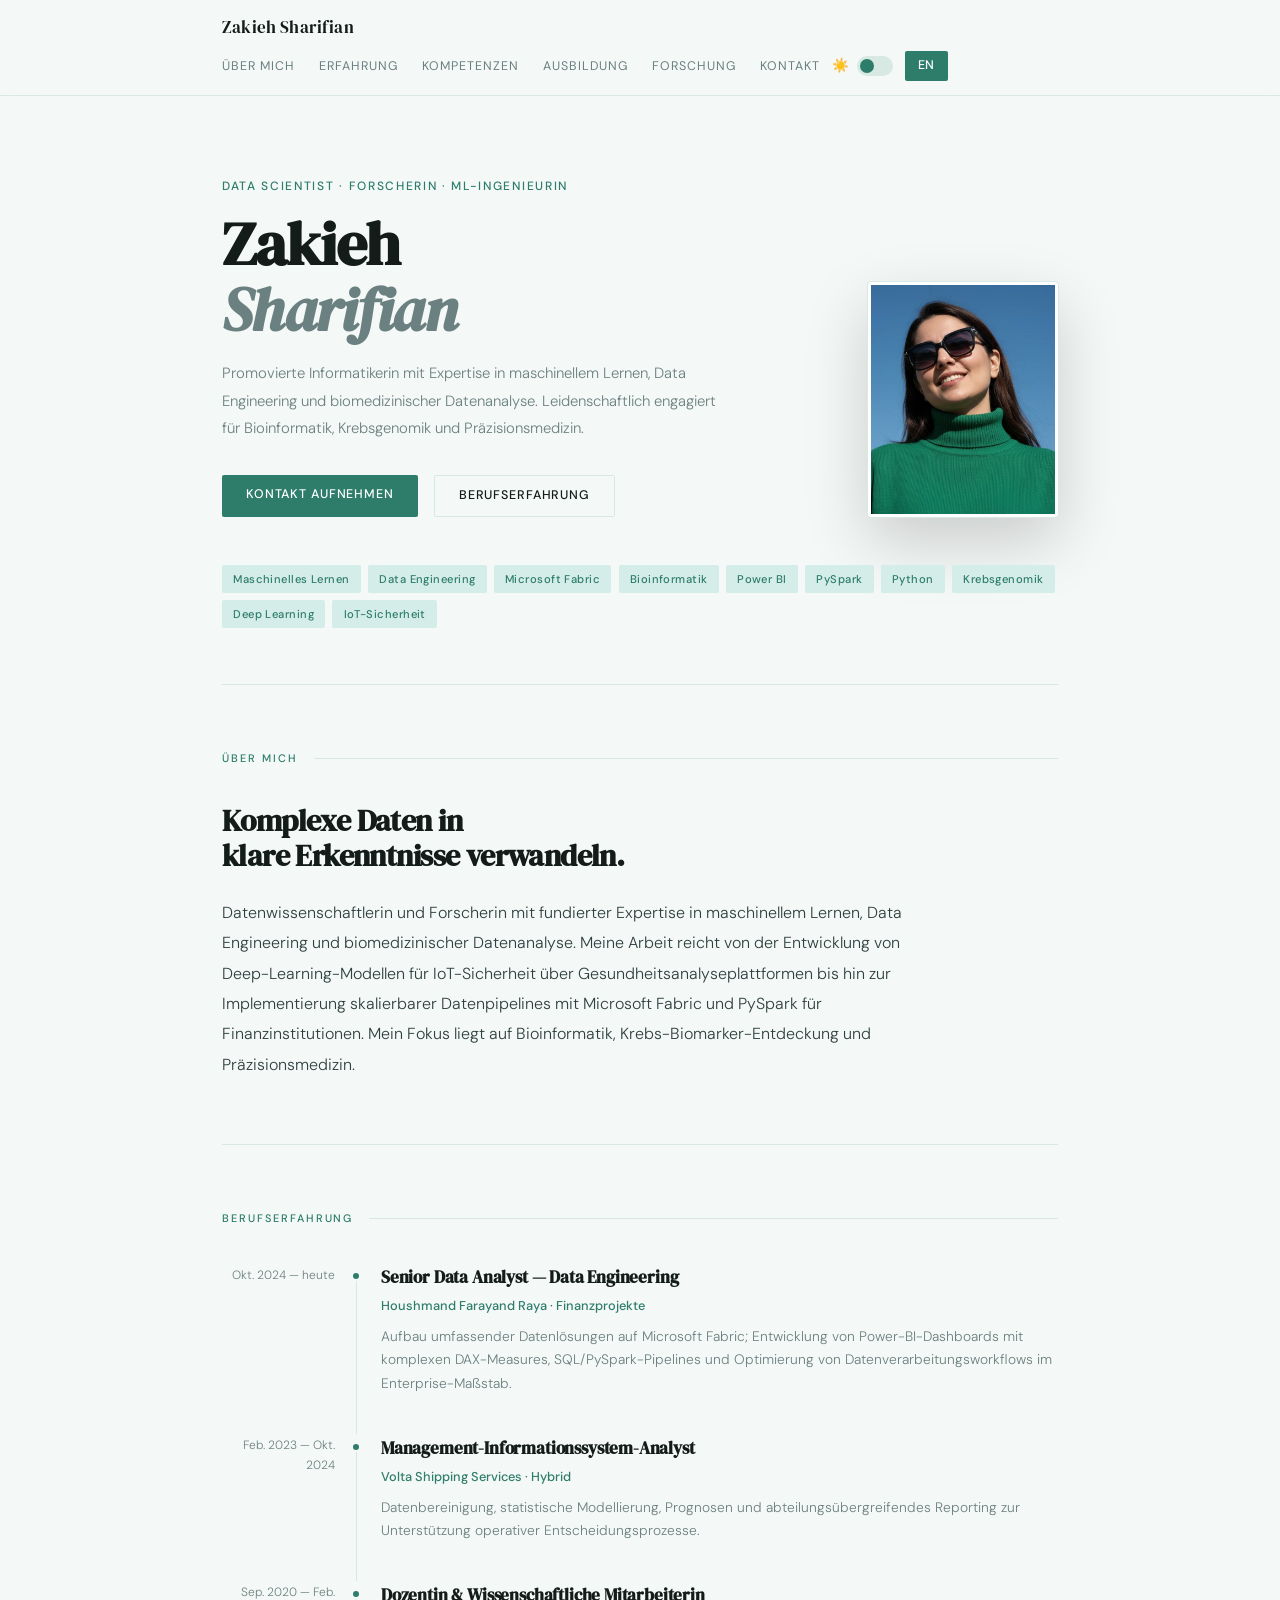
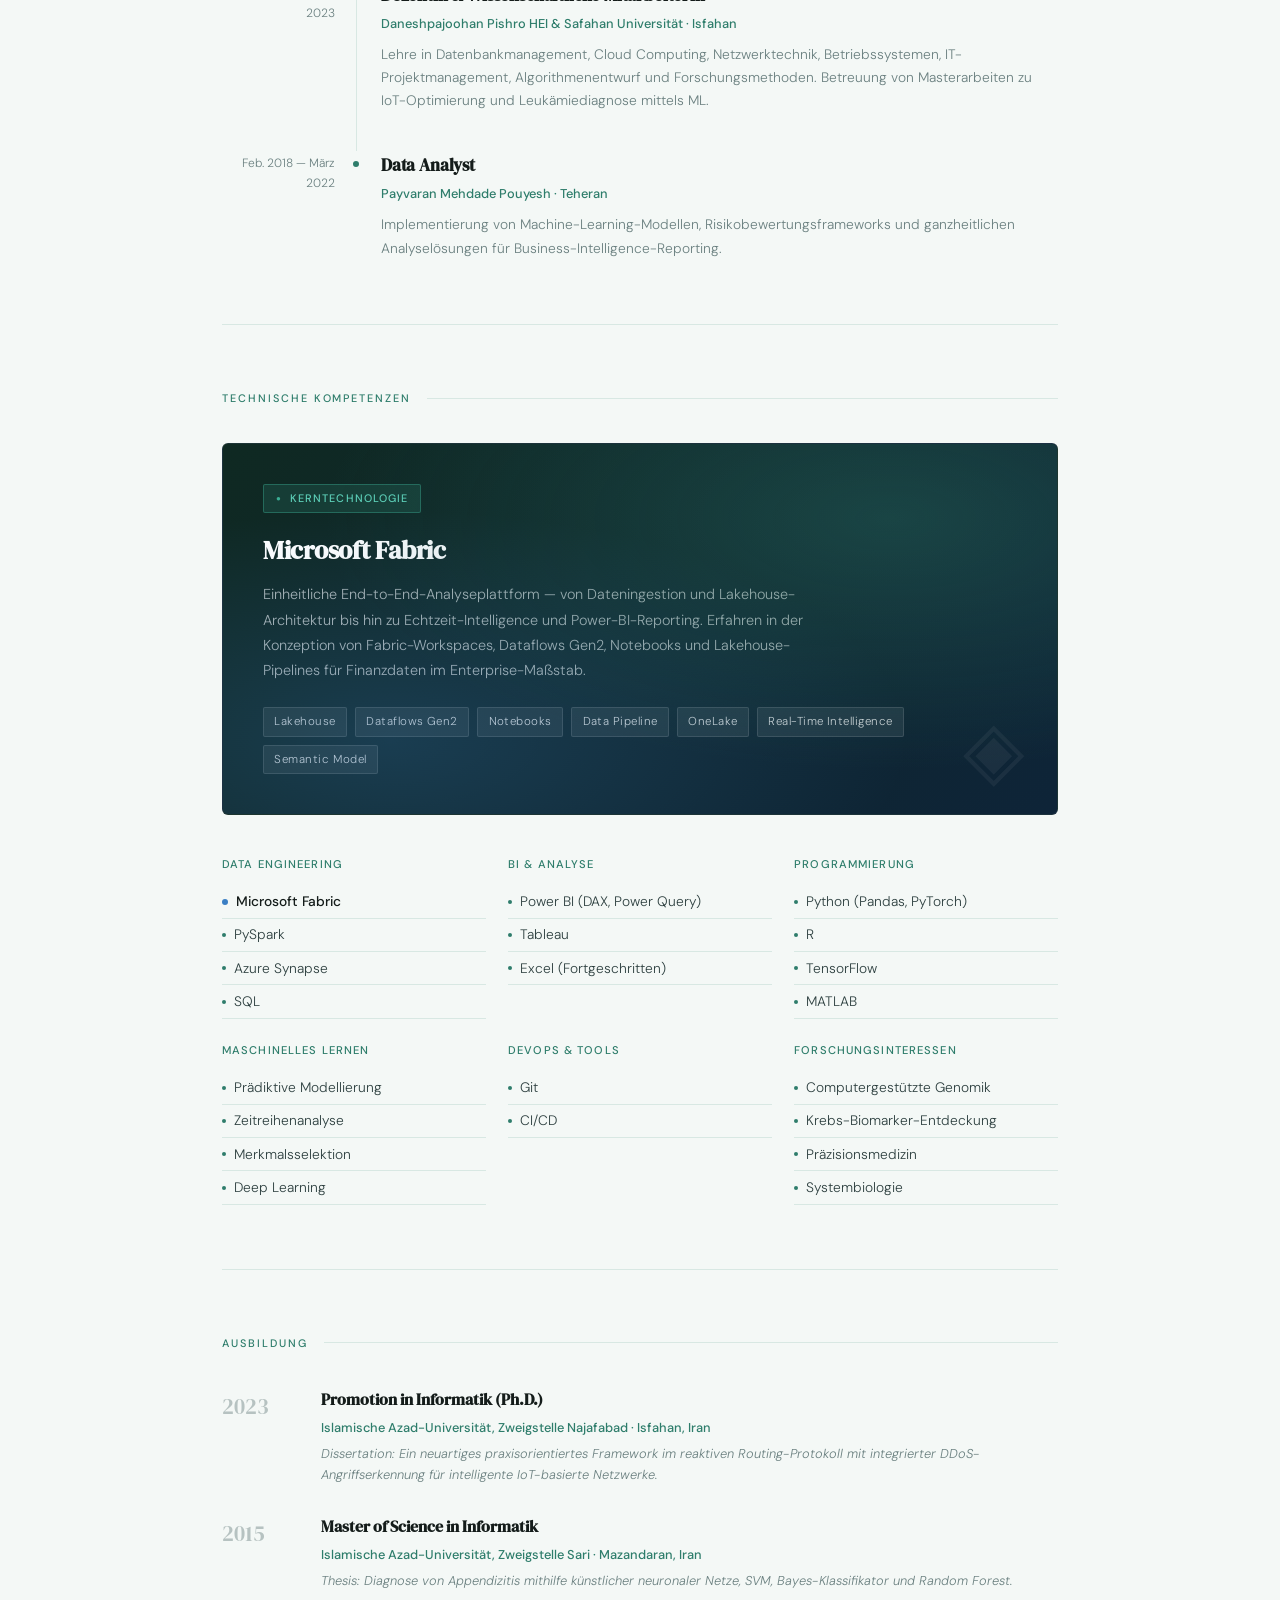
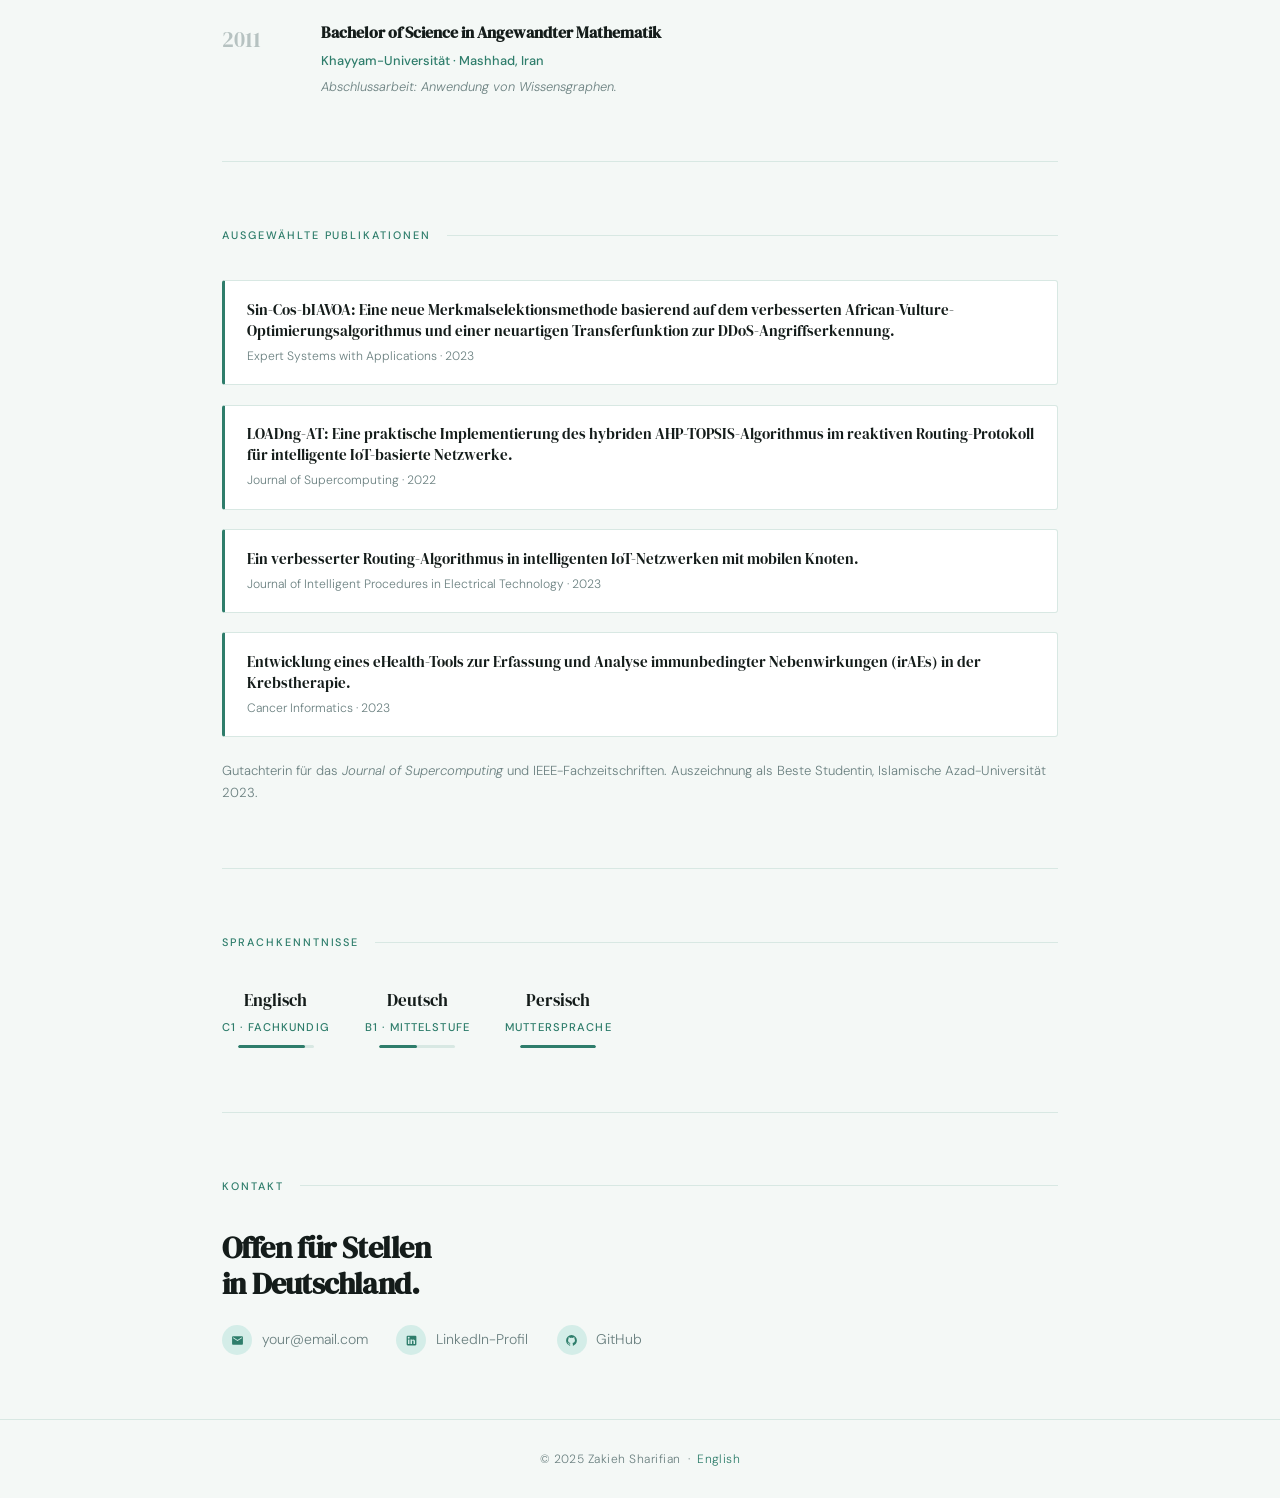
==== de.html @ 58f63179 "Update de.html" ====
<!DOCTYPE html>
<html lang="de" data-theme="light">
<head>
<meta charset="UTF-8">
<meta name="viewport" content="width=device-width, initial-scale=1.0">
<title>Zakieh Sharifian — Data Scientist</title>
<link rel="preconnect" href="https://fonts.googleapis.com">
<link rel="preconnect" href="https://fonts.gstatic.com" crossorigin>
<link href="https://fonts.googleapis.com/css2?family=DM+Serif+Display:ital@0;1&family=DM+Sans:opsz,wght@9..40,300;9..40,400;9..40,500&display=swap" rel="stylesheet">
<style>
:root{
  --green:#2E7D6B;--green-mid:#3A9B85;--green-light:#D4EDE8;
  --blue:#3B7FC4;--blue-light:#DDE9F5;--near-black:#141C1A;
  --bg:#F4F8F6;--bg-alt:#FFFFFF;--ink:#141C1A;--ink-mid:#2E4040;
  --muted:#6B8080;--rule:#D8E8E3;--card:#FFFFFF;
  --accent:var(--green);--accent-rgb:46,125,107;--accent-light:var(--green-light);--accent2:var(--blue);
  --serif:'DM Serif Display',Georgia,serif;--sans:'DM Sans',sans-serif;--transition:.25s ease;
}
[data-theme="dark"]{
  --bg:#0D1514;--bg-alt:#141C1A;--ink:#E8F4F0;--ink-mid:#B0CEC7;
  --muted:#6E9990;--rule:#1E3330;--card:#182220;
  --accent:#3AAD93;--accent-rgb:58,173,147;--accent-light:#0F2922;--accent2:#5BA3D4;
}
*,*::before,*::after{box-sizing:border-box;margin:0;padding:0}
html{scroll-behavior:smooth}
body{background:var(--bg);color:var(--ink);font-family:var(--sans);font-weight:300;font-size:15px;line-height:1.7;-webkit-font-smoothing:antialiased;transition:background var(--transition),color var(--transition)}
.page{max-width:900px;margin:0 auto;padding:0 2rem}
nav{position:sticky;top:0;z-index:100;backdrop-filter:blur(16px);-webkit-backdrop-filter:blur(16px);border-bottom:1px solid var(--rule);padding:.9rem 0;transition:background var(--transition),border-color var(--transition)}
[data-theme="light"] nav{background:rgba(244,248,246,0.88)}
[data-theme="dark"] nav{background:rgba(13,21,20,0.88)}
nav .page{display:flex;align-items:center;justify-content:space-between;flex-wrap:wrap;gap:.5rem}
nav .brand{font-family:var(--serif);font-size:1.05rem;color:var(--ink);text-decoration:none;letter-spacing:.01em;transition:color var(--transition)}
nav .links{display:flex;gap:1.5rem;list-style:none;align-items:center;flex-wrap:wrap}
nav .links a{text-decoration:none;color:var(--muted);font-size:.78rem;font-weight:400;letter-spacing:.08em;text-transform:uppercase;transition:color .2s}
nav .links a:hover{color:var(--accent)}
.nav-right{display:flex;align-items:center;gap:.75rem}
.theme-btn{width:36px;height:20px;background:var(--rule);border:none;border-radius:10px;cursor:pointer;position:relative;transition:background .25s;flex-shrink:0}
.theme-btn::after{content:'';position:absolute;top:3px;left:3px;width:14px;height:14px;border-radius:50%;background:var(--accent);transition:transform .25s,background .25s}
[data-theme="dark"] .theme-btn::after{transform:translateX(16px)}
.theme-btn-wrap{display:flex;align-items:center;gap:.45rem;font-size:.72rem;color:var(--muted);letter-spacing:.06em;text-transform:uppercase}
.theme-icon{font-size:.85rem;line-height:1}
.lang-toggle{background:var(--accent);color:#fff !important;padding:.28rem .8rem;border-radius:2px;font-size:.78rem;letter-spacing:.06em;text-decoration:none;font-weight:500;transition:opacity .2s}
.lang-toggle:hover{opacity:.82}
.hero{padding:5rem 0 3rem;display:grid;grid-template-columns:1fr auto;gap:3rem;align-items:end}
.hero-meta{font-size:.75rem;letter-spacing:.14em;text-transform:uppercase;color:var(--accent);font-weight:500;margin-bottom:.9rem;opacity:0;animation:fadeUp .6s ease forwards}
.hero h1{font-family:var(--serif);font-size:clamp(2.5rem,6vw,3.8rem);line-height:1.08;letter-spacing:-.02em;margin-bottom:1.1rem;opacity:0;animation:fadeUp .6s ease .1s forwards;color:var(--ink)}
.hero h1 em{font-style:italic;color:var(--muted)}
.hero-desc{max-width:500px;color:var(--muted);font-size:.93rem;line-height:1.85;margin-bottom:2rem;opacity:0;animation:fadeUp .6s ease .2s forwards}
.hero-cta{display:flex;gap:1rem;flex-wrap:wrap;opacity:0;animation:fadeUp .6s ease .3s forwards}
.btn{display:inline-block;padding:.6rem 1.5rem;font-family:var(--sans);font-size:.78rem;font-weight:500;letter-spacing:.07em;text-transform:uppercase;text-decoration:none;border-radius:2px;transition:all .2s;cursor:pointer;border:none}
.btn-primary{background:var(--accent);color:#fff}
.btn-primary:hover{filter:brightness(1.1)}
.btn-outline{background:transparent;color:var(--ink);border:1.5px solid var(--rule);transition:border-color .2s,color .2s}
.btn-outline:hover{border-color:var(--accent);color:var(--accent)}
.hero-photo{width:190px;height:235px;object-fit:cover;object-position:center top;border-radius:3px;filter:grayscale(8%);box-shadow:0 24px 64px rgba(0,0,0,.18);opacity:0;animation:fadeIn .8s ease .4s forwards;flex-shrink:0;border:3px solid var(--bg-alt);outline:1px solid var(--rule)}
.tags{display:flex;gap:.45rem;flex-wrap:wrap;margin-bottom:3.5rem;opacity:0;animation:fadeUp .6s ease .35s forwards}
.tag{background:var(--accent-light);color:var(--accent);font-size:.7rem;font-weight:500;padding:.28rem .7rem;border-radius:2px;letter-spacing:.04em;transition:background var(--transition),color var(--transition)}
section{padding:4rem 0;border-top:1px solid var(--rule);transition:border-color var(--transition)}
.section-label{font-size:.68rem;letter-spacing:.18em;text-transform:uppercase;color:var(--accent);font-weight:500;margin-bottom:2.2rem;display:flex;align-items:center;gap:1rem}
.section-label::after{content:'';flex:1;height:1px;background:var(--rule);transition:background var(--transition)}
h2{font-family:var(--serif);font-size:1.85rem;letter-spacing:-.02em;margin-bottom:1.5rem;line-height:1.2;color:var(--ink)}
.about-text{font-size:1rem;line-height:1.9;max-width:680px;color:var(--ink-mid)}
.fabric-spotlight{background:linear-gradient(135deg,var(--near-black) 0%,#1A2E2A 60%,#1A3048 100%);border-radius:6px;padding:2.5rem;margin-bottom:2.5rem;position:relative;overflow:hidden;border:1px solid rgba(255,255,255,.06)}
[data-theme="light"] .fabric-spotlight{background:linear-gradient(135deg,#0F2922 0%,#0E2438 100%)}
.fabric-spotlight::before{content:'';position:absolute;inset:0;background:radial-gradient(ellipse at 80% 20%,rgba(46,125,107,.35) 0%,transparent 60%),radial-gradient(ellipse at 20% 80%,rgba(59,127,196,.25) 0%,transparent 55%);pointer-events:none}
.fabric-spotlight::after{content:'◈';position:absolute;right:2rem;bottom:1.5rem;font-size:5rem;opacity:.05;color:#fff;line-height:1;pointer-events:none}
.fabric-badge{display:inline-flex;align-items:center;gap:.5rem;background:rgba(46,125,107,.25);border:1px solid rgba(58,173,147,.4);color:#5DCFB8;font-size:.68rem;font-weight:500;letter-spacing:.1em;text-transform:uppercase;padding:.28rem .75rem;border-radius:2px;margin-bottom:1rem}
.fabric-badge::before{content:'●';font-size:.5rem;color:#3AAD93}
.fabric-spotlight h3{font-family:var(--serif);font-size:1.6rem;color:#fff;margin-bottom:.6rem;letter-spacing:-.01em}
.fabric-spotlight .fabric-desc{color:rgba(255,255,255,.65);font-size:.9rem;line-height:1.75;max-width:560px;margin-bottom:1.5rem}
.fabric-pills{display:flex;gap:.5rem;flex-wrap:wrap}
.fabric-pill{background:rgba(255,255,255,.08);border:1px solid rgba(255,255,255,.12);color:rgba(255,255,255,.8);font-size:.72rem;padding:.25rem .65rem;border-radius:2px;letter-spacing:.04em}
.skills-grid{display:grid;grid-template-columns:repeat(auto-fill,minmax(195px,1fr));gap:1.4rem}
.skill-group h4{font-size:.7rem;letter-spacing:.1em;text-transform:uppercase;color:var(--accent);font-weight:500;margin-bottom:.7rem}
.skill-group ul{list-style:none}
.skill-group li{font-size:.86rem;color:var(--ink-mid);padding:.28rem 0;border-bottom:1px solid var(--rule);display:flex;align-items:center;gap:.5rem;transition:color .2s,border-color var(--transition)}
.skill-group li::before{content:'';width:4px;height:4px;background:var(--accent);border-radius:50%;flex-shrink:0}
.skill-group li.highlight{color:var(--ink);font-weight:500}
.skill-group li.highlight::before{background:var(--accent2);width:6px;height:6px}
.timeline{display:flex;flex-direction:column;gap:2.4rem}
.entry{display:grid;grid-template-columns:135px 1fr;gap:1.5rem;position:relative}
.entry::before{content:'';position:absolute;left:134px;top:8px;bottom:-2.4rem;width:1px;background:var(--rule);transition:background var(--transition)}
.entry:last-child::before{display:none}
.entry-date{font-size:.75rem;color:var(--muted);padding-top:.1rem;text-align:right;padding-right:1.4rem}
.entry-dot{position:absolute;left:129px;top:8px;width:10px;height:10px;background:var(--accent);border-radius:50%;border:2px solid var(--bg);transition:background var(--transition),border-color var(--transition)}
.entry-content h3{font-family:var(--serif);font-size:1.08rem;margin-bottom:.18rem;letter-spacing:-.01em;color:var(--ink)}
.entry-org{font-size:.8rem;color:var(--accent);font-weight:500;margin-bottom:.5rem}
.entry-content p{font-size:.86rem;color:var(--muted);line-height:1.7}
.edu-grid{display:flex;flex-direction:column;gap:1.8rem}
.edu-item{display:grid;grid-template-columns:75px 1fr;gap:1.5rem;align-items:start}
.edu-year{font-family:var(--serif);font-size:1.35rem;color:var(--muted);opacity:.45;padding-top:.1rem}
.edu-item h3{font-family:var(--serif);font-size:.98rem;margin-bottom:.18rem;color:var(--ink)}
.edu-item .edu-inst{font-size:.8rem;color:var(--accent);font-weight:500;margin-bottom:.35rem}
.edu-item .edu-thesis{font-size:.8rem;color:var(--muted);font-style:italic;line-height:1.6}
.pubs{display:flex;flex-direction:column;gap:1.2rem}
.pub{padding:1.1rem 1.4rem;background:var(--card);border:1px solid var(--rule);border-radius:3px;border-left:3px solid var(--accent);transition:box-shadow .2s,background var(--transition),border-color var(--transition)}
.pub:hover{box-shadow:0 4px 24px rgba(var(--accent-rgb),.1)}
.pub-title{font-family:var(--serif);font-size:.95rem;margin-bottom:.3rem;line-height:1.4;color:var(--ink)}
.pub-meta{font-size:.76rem;color:var(--muted)}
.lang-grid{display:flex;gap:2.2rem;flex-wrap:wrap}
.lang-item{text-align:center}
.lang-name{font-family:var(--serif);font-size:1.05rem;margin-bottom:.18rem;color:var(--ink)}
.lang-level{font-size:.7rem;letter-spacing:.1em;text-transform:uppercase;color:var(--accent);font-weight:500}
.lang-bar{width:76px;height:3px;background:var(--rule);border-radius:2px;margin:.45rem auto 0;overflow:hidden;transition:background var(--transition)}
.lang-fill{height:100%;background:var(--accent);border-radius:2px;transition:background var(--transition)}
.contact-grid{display:flex;gap:1.8rem;flex-wrap:wrap}
.contact-item{display:flex;align-items:center;gap:.6rem;font-size:.88rem;color:var(--muted);text-decoration:none;transition:color .2s}
.contact-item:hover{color:var(--accent)}
.contact-icon{width:30px;height:30px;background:var(--accent-light);border-radius:50%;display:flex;align-items:center;justify-content:center;flex-shrink:0;transition:background var(--transition)}
.contact-icon svg{width:13px;height:13px;fill:var(--accent)}
footer{border-top:1px solid var(--rule);padding:1.8rem 0;text-align:center;font-size:.75rem;color:var(--muted);letter-spacing:.04em;transition:border-color var(--transition)}
footer a{color:var(--accent);text-decoration:none}
@keyframes fadeUp{from{opacity:0;transform:translateY(16px)}to{opacity:1;transform:translateY(0)}}
@keyframes fadeIn{from{opacity:0}to{opacity:1}}
@media(max-width:660px){
  .hero{grid-template-columns:1fr}
  .hero-photo{width:130px;height:156px;justify-self:start;order:-1}
  .entry{grid-template-columns:1fr}
  .entry-date{text-align:left;padding-right:0}
  .entry::before,.entry-dot{display:none}
  .edu-item{grid-template-columns:1fr}
  .edu-year{font-size:1rem}
  nav .links{gap:1rem}
}
</style>
</head>
<body>

<nav>
  <div class="page">
    <a href="#" class="brand">Zakieh Sharifian</a>
    <div class="nav-right">
      <ul class="links">
        <li><a href="#ueber-mich">Über mich</a></li>
        <li><a href="#erfahrung">Erfahrung</a></li>
        <li><a href="#kompetenzen">Kompetenzen</a></li>
        <li><a href="#ausbildung">Ausbildung</a></li>
        <li><a href="#publikationen">Forschung</a></li>
        <li><a href="#kontakt">Kontakt</a></li>
      </ul>
      <div class="theme-btn-wrap">
        <span class="theme-icon" id="theme-icon">☀️</span>
        <button class="theme-btn" id="theme-btn" aria-label="Dunkelmodus umschalten"></button>
      </div>
      <a href="index.html" class="lang-toggle">EN</a>
    </div>
  </div>
</nav>

<div class="page">
  <div class="hero">
    <div>
      <div class="hero-meta">Data Scientist · Forscherin · ML-Ingenieurin</div>
      <h1>Zakieh<br><em>Sharifian</em></h1>
      <p class="hero-desc">
        Promovierte Informatikerin mit Expertise in maschinellem Lernen, Data Engineering und biomedizinischer Datenanalyse. Leidenschaftlich engagiert für Bioinformatik, Krebsgenomik und Präzisionsmedizin.
      </p>
      <div class="hero-cta">
        <a href="#kontakt" class="btn btn-primary">Kontakt aufnehmen</a>
        <a href="#erfahrung" class="btn btn-outline">Berufserfahrung</a>
      </div>
    </div>
    <img class="hero-photo" src="[data-uri]" alt="Zakieh Sharifian">
  </div>
  <div class="tags">
    <span class="tag">Maschinelles Lernen</span>
    <span class="tag">Data Engineering</span>
    <span class="tag">Microsoft Fabric</span>
    <span class="tag">Bioinformatik</span>
    <span class="tag">Power BI</span>
    <span class="tag">PySpark</span>
    <span class="tag">Python</span>
    <span class="tag">Krebsgenomik</span>
    <span class="tag">Deep Learning</span>
    <span class="tag">IoT-Sicherheit</span>
  </div>
</div>

<div class="page">
  <section id="ueber-mich">
    <div class="section-label">Über mich</div>
    <h2>Komplexe Daten in<br>klare Erkenntnisse verwandeln.</h2>
    <p class="about-text">
      Datenwissenschaftlerin und Forscherin mit fundierter Expertise in maschinellem Lernen, Data Engineering und biomedizinischer Datenanalyse. Meine Arbeit reicht von der Entwicklung von Deep-Learning-Modellen für IoT-Sicherheit über Gesundheitsanalyseplattformen bis hin zur Implementierung skalierbarer Datenpipelines mit Microsoft Fabric und PySpark für Finanzinstitutionen. Mein Fokus liegt auf Bioinformatik, Krebs-Biomarker-Entdeckung und Präzisionsmedizin.
    </p>
  </section>
</div>

<div class="page">
  <section id="erfahrung">
    <div class="section-label">Berufserfahrung</div>
    <div class="timeline">
      <div class="entry">
        <div class="entry-date">Okt. 2024 — heute</div>
        <div class="entry-dot"></div>
        <div class="entry-content">
          <h3>Senior Data Analyst — Data Engineering</h3>
          <div class="entry-org">Houshmand Farayand Raya · Finanzprojekte</div>
          <p>Aufbau umfassender Datenlösungen auf Microsoft Fabric; Entwicklung von Power-BI-Dashboards mit komplexen DAX-Measures, SQL/PySpark-Pipelines und Optimierung von Datenverarbeitungsworkflows im Enterprise-Maßstab.</p>
        </div>
      </div>
      <div class="entry">
        <div class="entry-date">Feb. 2023 — Okt. 2024</div>
        <div class="entry-dot"></div>
        <div class="entry-content">
          <h3>Management-Informationssystem-Analyst</h3>
          <div class="entry-org">Volta Shipping Services · Hybrid</div>
          <p>Datenbereinigung, statistische Modellierung, Prognosen und abteilungsübergreifendes Reporting zur Unterstützung operativer Entscheidungsprozesse.</p>
        </div>
      </div>
      <div class="entry">
        <div class="entry-date">Sep. 2020 — Feb. 2023</div>
        <div class="entry-dot"></div>
        <div class="entry-content">
          <h3>Dozentin & Wissenschaftliche Mitarbeiterin</h3>
          <div class="entry-org">Daneshpajoohan Pishro HEI & Safahan Universität · Isfahan</div>
          <p>Lehre in Datenbankmanagement, Cloud Computing, Netzwerktechnik, Betriebssystemen, IT-Projektmanagement, Algorithmenentwurf und Forschungsmethoden. Betreuung von Masterarbeiten zu IoT-Optimierung und Leukämiediagnose mittels ML.</p>
        </div>
      </div>
      <div class="entry">
        <div class="entry-date">Feb. 2018 — März 2022</div>
        <div class="entry-dot"></div>
        <div class="entry-content">
          <h3>Data Analyst</h3>
          <div class="entry-org">Payvaran Mehdade Pouyesh · Teheran</div>
          <p>Implementierung von Machine-Learning-Modellen, Risikobewertungsframeworks und ganzheitlichen Analyselösungen für Business-Intelligence-Reporting.</p>
        </div>
      </div>
    </div>
  </section>
</div>

<div class="page">
  <section id="kompetenzen">
    <div class="section-label">Technische Kompetenzen</div>
    <div class="fabric-spotlight">
      <div class="fabric-badge">Kerntechnologie</div>
      <h3>Microsoft Fabric</h3>
      <p class="fabric-desc">
        Einheitliche End-to-End-Analyseplattform — von Dateningestion und Lakehouse-Architektur bis hin zu Echtzeit-Intelligence und Power-BI-Reporting. Erfahren in der Konzeption von Fabric-Workspaces, Dataflows Gen2, Notebooks und Lakehouse-Pipelines für Finanzdaten im Enterprise-Maßstab.
      </p>
      <div class="fabric-pills">
        <span class="fabric-pill">Lakehouse</span>
        <span class="fabric-pill">Dataflows Gen2</span>
        <span class="fabric-pill">Notebooks</span>
        <span class="fabric-pill">Data Pipeline</span>
        <span class="fabric-pill">OneLake</span>
        <span class="fabric-pill">Real-Time Intelligence</span>
        <span class="fabric-pill">Semantic Model</span>
      </div>
    </div>
    <div class="skills-grid">
      <div class="skill-group">
        <h4>Data Engineering</h4>
        <ul>
          <li class="highlight">Microsoft Fabric</li>
          <li>PySpark</li>
          <li>Azure Synapse</li>
          <li>SQL</li>
        </ul>
      </div>
      <div class="skill-group">
        <h4>BI & Analyse</h4>
        <ul>
          <li>Power BI (DAX, Power Query)</li>
          <li>Tableau</li>
          <li>Excel (Fortgeschritten)</li>
        </ul>
      </div>
      <div class="skill-group">
        <h4>Programmierung</h4>
        <ul>
          <li>Python (Pandas, PyTorch)</li>
          <li>R</li>
          <li>TensorFlow</li>
          <li>MATLAB</li>
        </ul>
      </div>
      <div class="skill-group">
        <h4>Maschinelles Lernen</h4>
        <ul>
          <li>Prädiktive Modellierung</li>
          <li>Zeitreihenanalyse</li>
          <li>Merkmalsselektion</li>
          <li>Deep Learning</li>
        </ul>
      </div>
      <div class="skill-group">
        <h4>DevOps & Tools</h4>
        <ul>
          <li>Git</li>
          <li>CI/CD</li>
        </ul>
      </div>
      <div class="skill-group">
        <h4>Forschungsinteressen</h4>
        <ul>
          <li>Computergestützte Genomik</li>
          <li>Krebs-Biomarker-Entdeckung</li>
          <li>Präzisionsmedizin</li>
          <li>Systembiologie</li>
        </ul>
      </div>
    </div>
  </section>
</div>

<div class="page">
  <section id="ausbildung">
    <div class="section-label">Ausbildung</div>
    <div class="edu-grid">
      <div class="edu-item">
        <div class="edu-year">2023</div>
        <div>
          <h3>Promotion in Informatik (Ph.D.)</h3>
          <div class="edu-inst">Islamische Azad-Universität, Zweigstelle Najafabad · Isfahan, Iran</div>
          <div class="edu-thesis">Dissertation: Ein neuartiges praxisorientiertes Framework im reaktiven Routing-Protokoll mit integrierter DDoS-Angriffserkennung für intelligente IoT-basierte Netzwerke.</div>
        </div>
      </div>
      <div class="edu-item">
        <div class="edu-year">2015</div>
        <div>
          <h3>Master of Science in Informatik</h3>
          <div class="edu-inst">Islamische Azad-Universität, Zweigstelle Sari · Mazandaran, Iran</div>
          <div class="edu-thesis">Thesis: Diagnose von Appendizitis mithilfe künstlicher neuronaler Netze, SVM, Bayes-Klassifikator und Random Forest.</div>
        </div>
      </div>
      <div class="edu-item">
        <div class="edu-year">2011</div>
        <div>
          <h3>Bachelor of Science in Angewandter Mathematik</h3>
          <div class="edu-inst">Khayyam-Universität · Mashhad, Iran</div>
          <div class="edu-thesis">Abschlussarbeit: Anwendung von Wissensgraphen.</div>
        </div>
      </div>
    </div>
  </section>
</div>

<div class="page">
  <section id="publikationen">
    <div class="section-label">Ausgewählte Publikationen</div>
    <div class="pubs">
      <div class="pub">
        <div class="pub-title">Sin-Cos-bIAVOA: Eine neue Merkmalselektionsmethode basierend auf dem verbesserten African-Vulture-Optimierungsalgorithmus und einer neuartigen Transferfunktion zur DDoS-Angriffserkennung.</div>
        <div class="pub-meta">Expert Systems with Applications · 2023</div>
      </div>
      <div class="pub">
        <div class="pub-title">LOADng-AT: Eine praktische Implementierung des hybriden AHP-TOPSIS-Algorithmus im reaktiven Routing-Protokoll für intelligente IoT-basierte Netzwerke.</div>
        <div class="pub-meta">Journal of Supercomputing · 2022</div>
      </div>
      <div class="pub">
        <div class="pub-title">Ein verbesserter Routing-Algorithmus in intelligenten IoT-Netzwerken mit mobilen Knoten.</div>
        <div class="pub-meta">Journal of Intelligent Procedures in Electrical Technology · 2023</div>
      </div>
      <div class="pub">
        <div class="pub-title">Entwicklung eines eHealth-Tools zur Erfassung und Analyse immunbedingter Nebenwirkungen (irAEs) in der Krebstherapie.</div>
        <div class="pub-meta">Cancer Informatics · 2023</div>
      </div>
    </div>
    <p style="margin-top:1.4rem;font-size:.82rem;color:var(--muted)">Gutachterin für das <em>Journal of Supercomputing</em> und IEEE-Fachzeitschriften. Auszeichnung als Beste Studentin, Islamische Azad-Universität 2023.</p>
  </section>
</div>

<div class="page">
  <section id="sprachen">
    <div class="section-label">Sprachkenntnisse</div>
    <div class="lang-grid">
      <div class="lang-item">
        <div class="lang-name">Englisch</div>
        <div class="lang-level">C1 · Fachkundig</div>
        <div class="lang-bar"><div class="lang-fill" style="width:88%"></div></div>
      </div>
      <div class="lang-item">
        <div class="lang-name">Deutsch</div>
        <div class="lang-level">B1 · Mittelstufe</div>
        <div class="lang-bar"><div class="lang-fill" style="width:50%"></div></div>
      </div>
      <div class="lang-item">
        <div class="lang-name">Persisch</div>
        <div class="lang-level">Muttersprache</div>
        <div class="lang-bar"><div class="lang-fill" style="width:100%"></div></div>
      </div>
    </div>
  </section>
</div>

<div class="page">
  <section id="kontakt">
    <div class="section-label">Kontakt</div>
    <h2>Offen für Stellen<br>in Deutschland.</h2>
    <div class="contact-grid">
      <a href="mailto:your@email.com" class="contact-item">
        <div class="contact-icon"><svg viewBox="0 0 24 24"><path d="M20 4H4c-1.1 0-2 .9-2 2v12c0 1.1.9 2 2 2h16c1.1 0 2-.9 2-2V6c0-1.1-.9-2-2-2zm0 4l-8 5-8-5V6l8 5 8-5v2z"/></svg></div>
        your@email.com
      </a>
      <a href="https://linkedin.com/in/zaksharifian" target="_blank" class="contact-item">
        <div class="contact-icon"><svg viewBox="0 0 24 24"><path d="M19 3a2 2 0 0 1 2 2v14a2 2 0 0 1-2 2H5a2 2 0 0 1-2-2V5a2 2 0 0 1 2-2h14m-.5 15.5v-5.3a3.26 3.26 0 0 0-3.26-3.26c-.85 0-1.84.52-2.32 1.3v-1.11h-2.79v8.37h2.79v-4.93c0-.77.62-1.4 1.39-1.4a1.4 1.4 0 0 1 1.4 1.4v4.93h2.79M6.88 8.56a1.68 1.68 0 0 0 1.68-1.68c0-.93-.75-1.69-1.68-1.69a1.69 1.69 0 0 0-1.69 1.69c0 .93.76 1.68 1.69 1.68m1.39 9.94v-8.37H5.5v8.37h2.77z"/></svg></div>
        LinkedIn-Profil
      </a>
      <a href="https://github.com/ZakShar/zaksharifian.github.io" target="_blank" class="contact-item">
        <div class="contact-icon"><svg viewBox="0 0 24 24"><path d="M12 2A10 10 0 0 0 2 12c0 4.42 2.87 8.17 6.84 9.5.5.08.66-.23.66-.5v-1.69c-2.77.6-3.36-1.34-3.36-1.34-.46-1.16-1.11-1.47-1.11-1.47-.91-.62.07-.6.07-.6 1 .07 1.53 1.03 1.53 1.03.87 1.52 2.34 1.07 2.91.83.09-.65.35-1.09.63-1.34-2.22-.25-4.55-1.11-4.55-4.92 0-1.11.38-2 1.03-2.71-.1-.25-.45-1.29.1-2.64 0 0 .84-.27 2.75 1.02.79-.22 1.65-.33 2.5-.33.85 0 1.71.11 2.5.33 1.91-1.29 2.75-1.02 2.75-1.02.55 1.35.2 2.39.1 2.64.65.71 1.03 1.6 1.03 2.71 0 3.82-2.34 4.66-4.57 4.91.36.31.69.92.69 1.85V21c0 .27.16.59.67.5C19.14 20.16 22 16.42 22 12A10 10 0 0 0 12 2z"/></svg></div>
        GitHub
      </a>
    </div>
  </section>
</div>

<footer>
  <div class="page">© 2025 Zakieh Sharifian &nbsp;·&nbsp; <a href="index.html">English</a></div>
</footer>

<script>
  const btn = document.getElementById('theme-btn');
  const icon = document.getElementById('theme-icon');
  const html = document.documentElement;
  const saved = localStorage.getItem('theme') || 'light';
  html.setAttribute('data-theme', saved);
  icon.textContent = saved === 'dark' ? '🌙' : '☀️';
  btn.addEventListener('click', () => {
    const next = html.getAttribute('data-theme') === 'dark' ? 'light' : 'dark';
    html.setAttribute('data-theme', next);
    icon.textContent = next === 'dark' ? '🌙' : '☀️';
    localStorage.setItem('theme', next);
  });
</script>
</body>
</html>
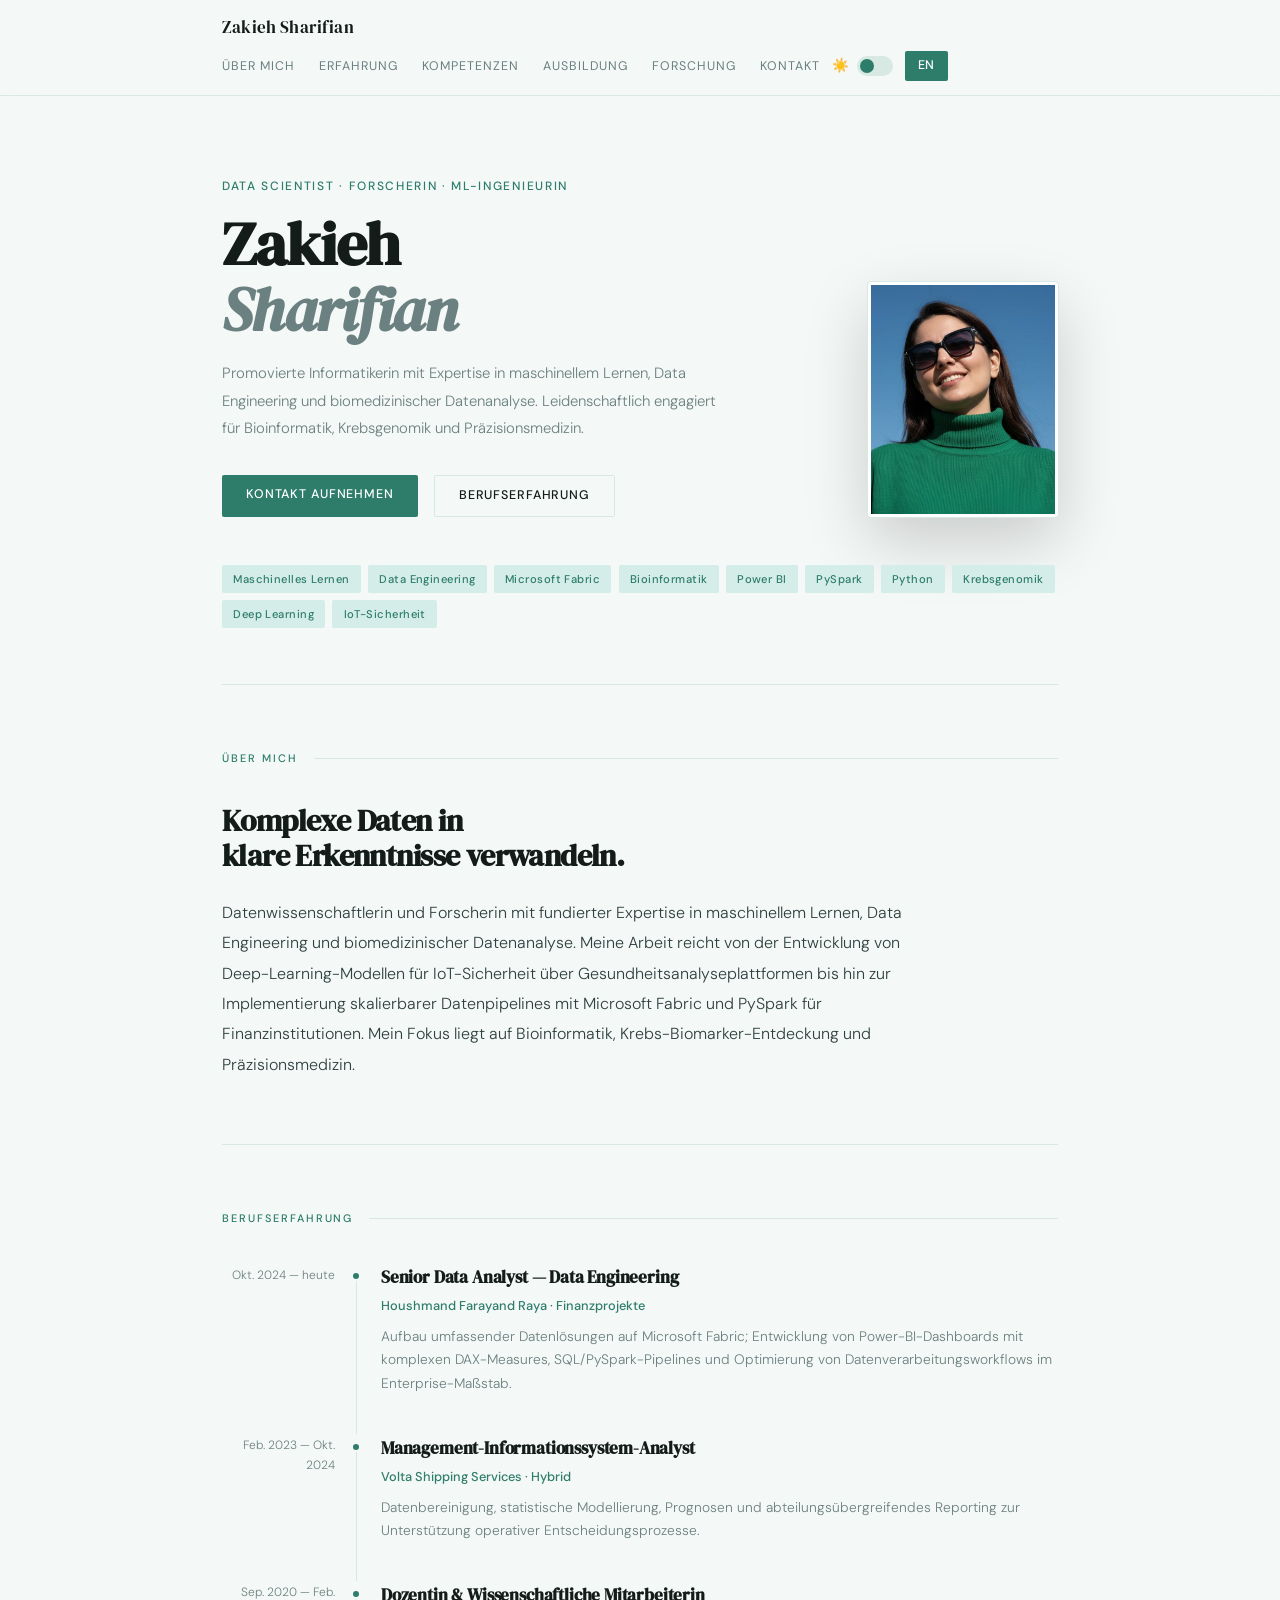
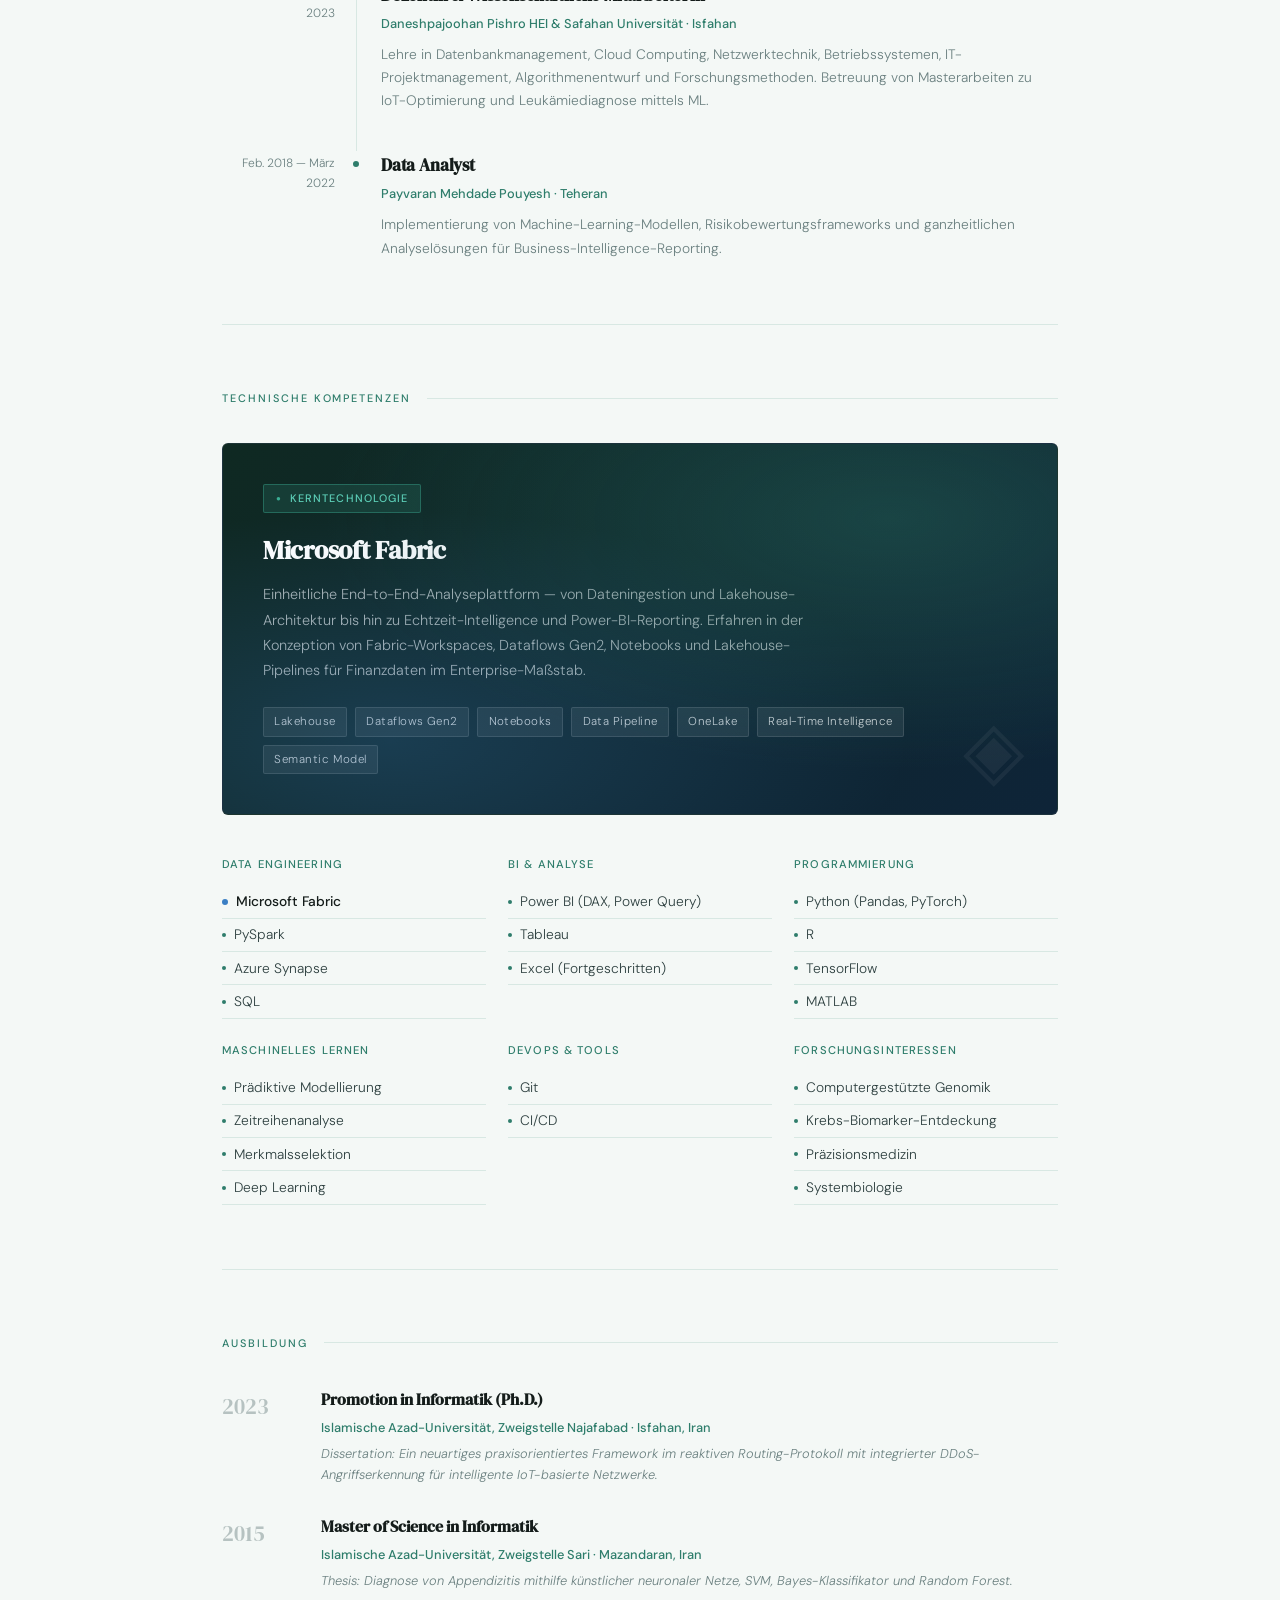
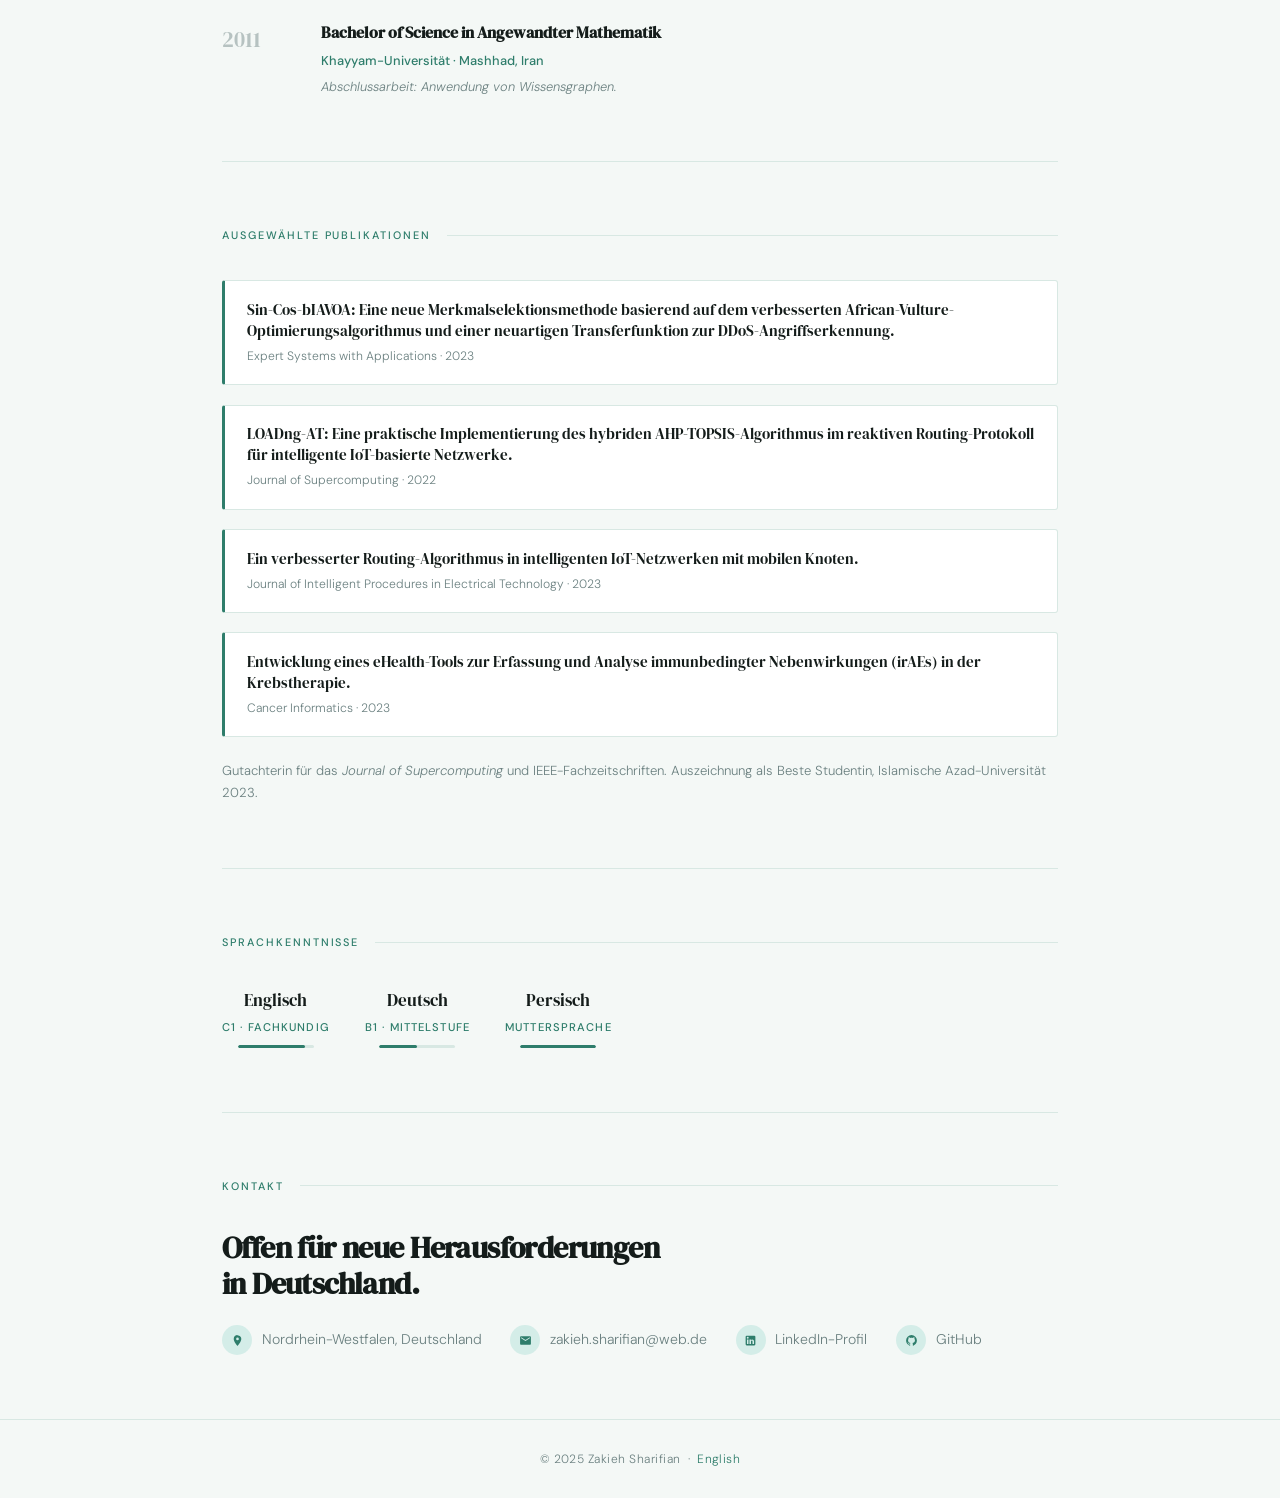
==== commit 95dac332: "Update de.html" ====
--- a/de.html
+++ b/de.html
@@ -384,24 +384,40 @@
     </div>
   </section>
 </div>
-
 <div class="page">
   <section id="kontakt">
     <div class="section-label">Kontakt</div>
-    <h2>Offen für Stellen<br>in Deutschland.</h2>
+    <h2>Offen für neue Herausforderungen<br>in Deutschland.</h2>
     <div class="contact-grid">
-      <a href="mailto:your@email.com" class="contact-item">
-        <div class="contact-icon"><svg viewBox="0 0 24 24"><path d="M20 4H4c-1.1 0-2 .9-2 2v12c0 1.1.9 2 2 2h16c1.1 0 2-.9 2-2V6c0-1.1-.9-2-2-2zm0 4l-8 5-8-5V6l8 5 8-5v2z"/></svg></div>
-        your@email.com
+      
+      <div class="contact-item">
+        <div class="contact-icon">
+          <svg viewBox="0 0 24 24"><path d="M12 2C8.13 2 5 5.13 5 9c0 5.25 7 13 7 13s7-7.75 7-13c0-3.87-3.13-7-12-7zm0 9.5a2.5 2.5 0 0 1 0-5 2.5 2.5 0 0 1 0 5z"/></svg>
+        </div>
+        <span> Nordrhein-Westfalen, Deutschland</span>
+      </div>
+
+      <a href="mailto:zakieh.sharifian@web.de" class="contact-item">
+        <div class="contact-icon">
+          <svg viewBox="0 0 24 24"><path d="M20 4H4c-1.1 0-2 .9-2 2v12c0 1.1.9 2 2 2h16c1.1 0 2-.9 2-2V6c0-1.1-.9-2-2-2zm0 4l-8 5-8-5V6l8 5 8-5v2z"/></svg>
+        </div>
+        zakieh.sharifian@web.de
       </a>
-      <a href="https://linkedin.com/in/zaksharifian" target="_blank" class="contact-item">
-        <div class="contact-icon"><svg viewBox="0 0 24 24"><path d="M19 3a2 2 0 0 1 2 2v14a2 2 0 0 1-2 2H5a2 2 0 0 1-2-2V5a2 2 0 0 1 2-2h14m-.5 15.5v-5.3a3.26 3.26 0 0 0-3.26-3.26c-.85 0-1.84.52-2.32 1.3v-1.11h-2.79v8.37h2.79v-4.93c0-.77.62-1.4 1.39-1.4a1.4 1.4 0 0 1 1.4 1.4v4.93h2.79M6.88 8.56a1.68 1.68 0 0 0 1.68-1.68c0-.93-.75-1.69-1.68-1.69a1.69 1.69 0 0 0-1.69 1.69c0 .93.76 1.68 1.69 1.68m1.39 9.94v-8.37H5.5v8.37h2.77z"/></svg></div>
+
+      <a href="https://www.linkedin.com/in/zakieh-sharifian/" target="_blank" class="contact-item">
+        <div class="contact-icon">
+          <svg viewBox="0 0 24 24"><path d="M19 3a2 2 0 0 1 2 2v14a2 2 0 0 1-2 2H5a2 2 0 0 1-2-2V5a2 2 0 0 1 2-2h14m-.5 15.5v-5.3a3.26 3.26 0 0 0-3.26-3.26c-.85 0-1.84.52-2.32 1.3v-1.11h-2.79v8.37h2.79v-4.93c0-.77.62-1.4 1.39-1.4a1.4 1.4 0 0 1 1.4 1.4v4.93h2.79M6.88 8.56a1.68 1.68 0 0 0 1.68-1.68c0-.93-.75-1.69-1.68-1.69a1.69 1.69 0 0 0-1.69 1.69c0 .93.76 1.68 1.69 1.68m1.39 9.94v-8.37H5.5v8.37h2.77z"/></svg>
+        </div>
         LinkedIn-Profil
       </a>
-      <a href="https://github.com/ZakShar/zaksharifian.github.io" target="_blank" class="contact-item">
-        <div class="contact-icon"><svg viewBox="0 0 24 24"><path d="M12 2A10 10 0 0 0 2 12c0 4.42 2.87 8.17 6.84 9.5.5.08.66-.23.66-.5v-1.69c-2.77.6-3.36-1.34-3.36-1.34-.46-1.16-1.11-1.47-1.11-1.47-.91-.62.07-.6.07-.6 1 .07 1.53 1.03 1.53 1.03.87 1.52 2.34 1.07 2.91.83.09-.65.35-1.09.63-1.34-2.22-.25-4.55-1.11-4.55-4.92 0-1.11.38-2 1.03-2.71-.1-.25-.45-1.29.1-2.64 0 0 .84-.27 2.75 1.02.79-.22 1.65-.33 2.5-.33.85 0 1.71.11 2.5.33 1.91-1.29 2.75-1.02 2.75-1.02.55 1.35.2 2.39.1 2.64.65.71 1.03 1.6 1.03 2.71 0 3.82-2.34 4.66-4.57 4.91.36.31.69.92.69 1.85V21c0 .27.16.59.67.5C19.14 20.16 22 16.42 22 12A10 10 0 0 0 12 2z"/></svg></div>
+
+      <a href="https://github.com/ZakShar" target="_blank" class="contact-item">
+        <div class="contact-icon">
+          <svg viewBox="0 0 24 24"><path d="M12 2A10 10 0 0 0 2 12c0 4.42 2.87 8.17 6.84 9.5.5.08.66-.23.66-.5v-1.69c-2.77.6-3.36-1.34-3.36-1.34-.46-1.16-1.11-1.47-1.11-1.47-.91-.62.07-.6.07-.6 1 .07 1.53 1.03 1.53 1.03.87 1.52 2.34 1.07 2.91.83.09-.65.35-1.09.63-1.34-2.22-.25-4.55-1.11-4.55-4.92 0-1.11.38-2 1.03-2.71-.1-.25-.45-1.29.1-2.64 0 0 .84-.27 2.75 1.02.79-.22 1.65-.33 2.5-.33.85 0 1.71.11 2.5.33 1.91-1.29 2.75-1.02 2.75-1.02.55 1.35.2 2.39.1 2.64.65.71 1.03 1.6 1.03 2.71 0 3.82-2.34 4.66-4.57 4.91.36.31.69.92.69 1.85V21c0 .27.16.59.67.5C19.14 20.16 22 16.42 22 12A10 10 0 0 0 12 2z"/></svg>
+        </div>
         GitHub
       </a>
+
     </div>
   </section>
 </div>
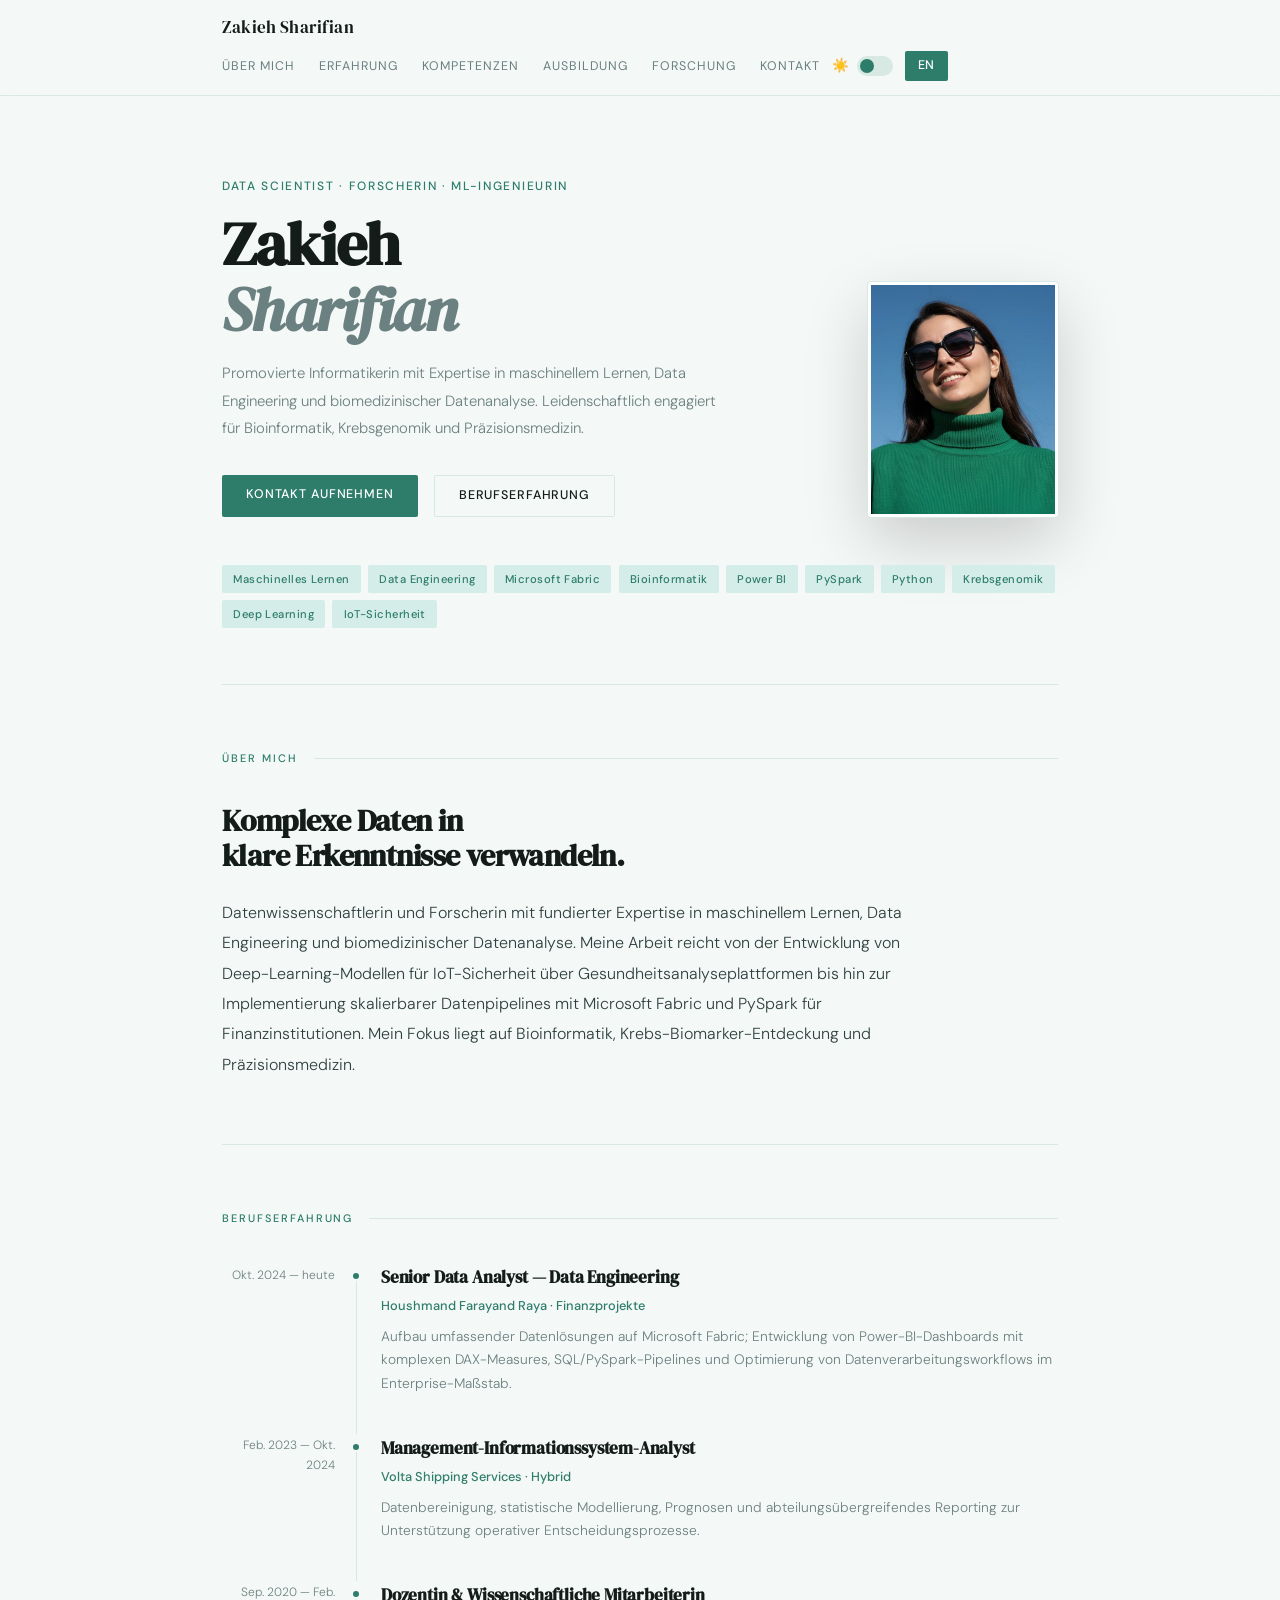
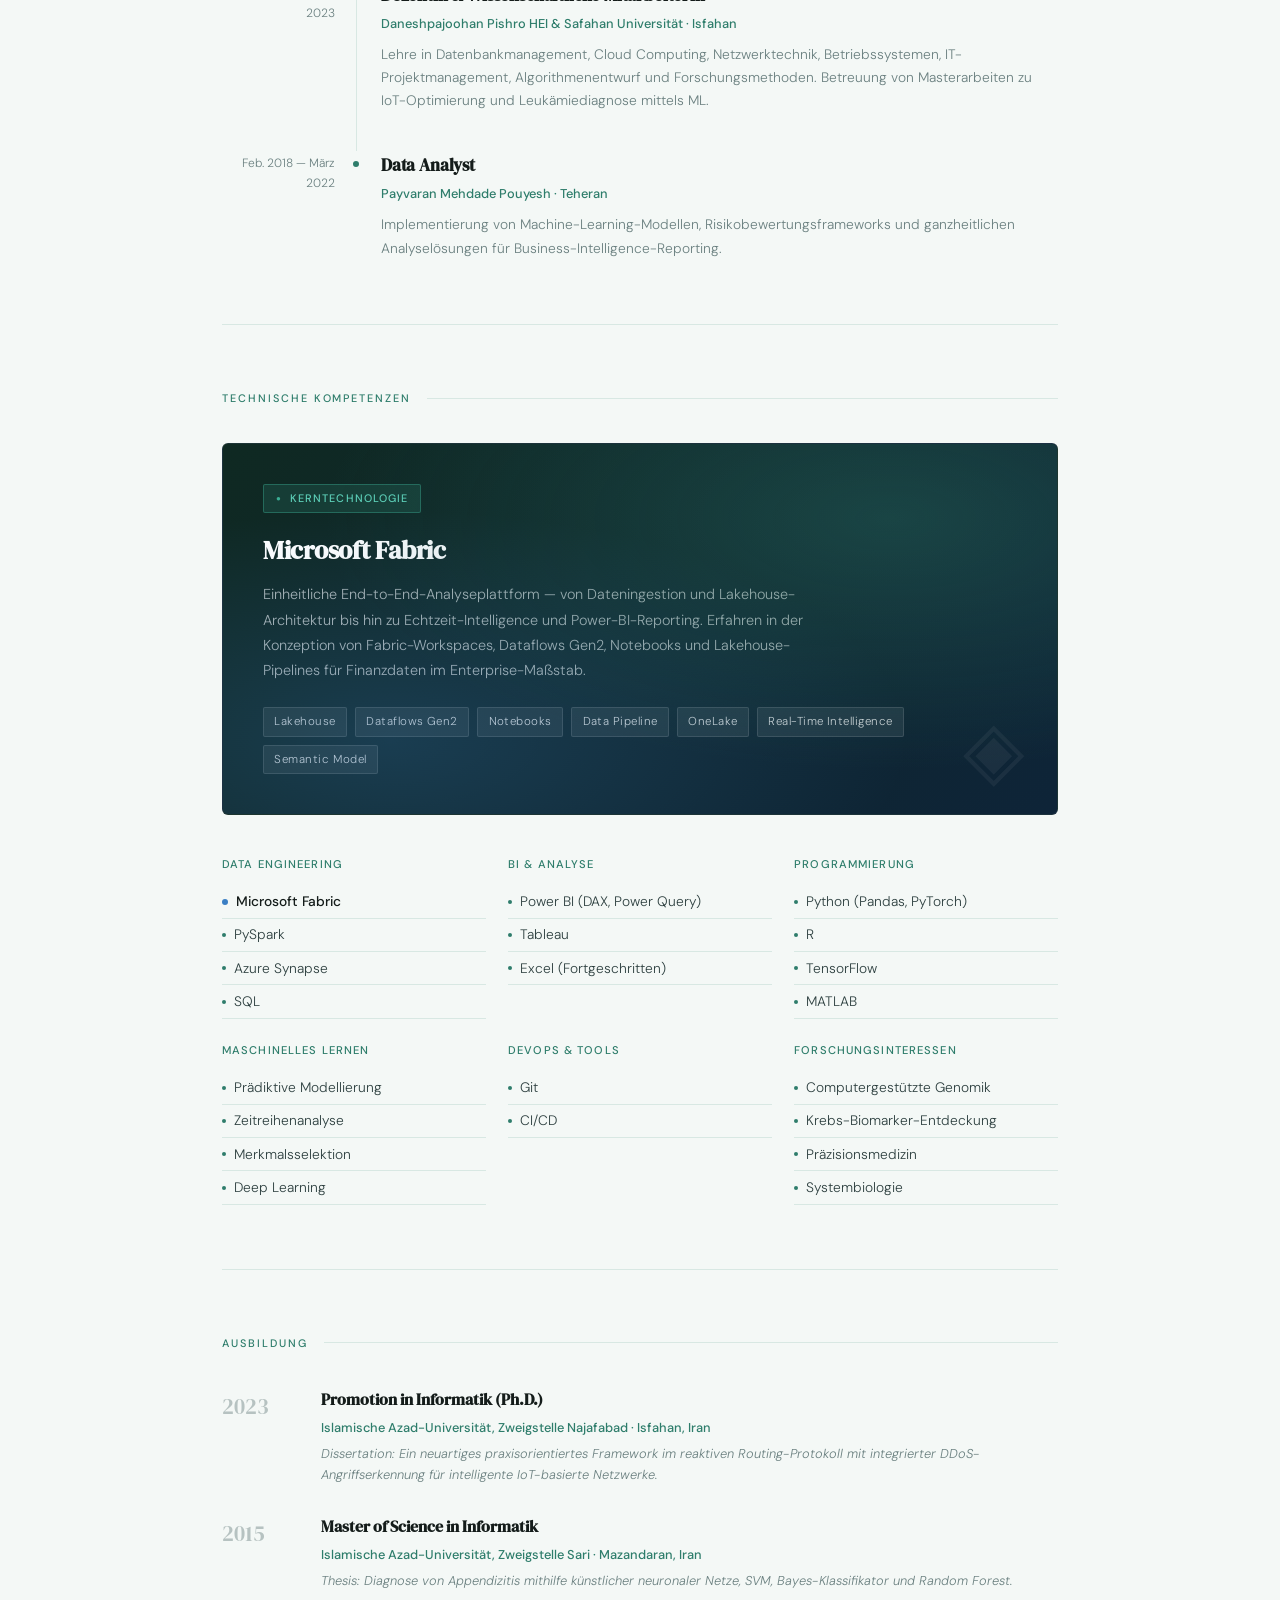
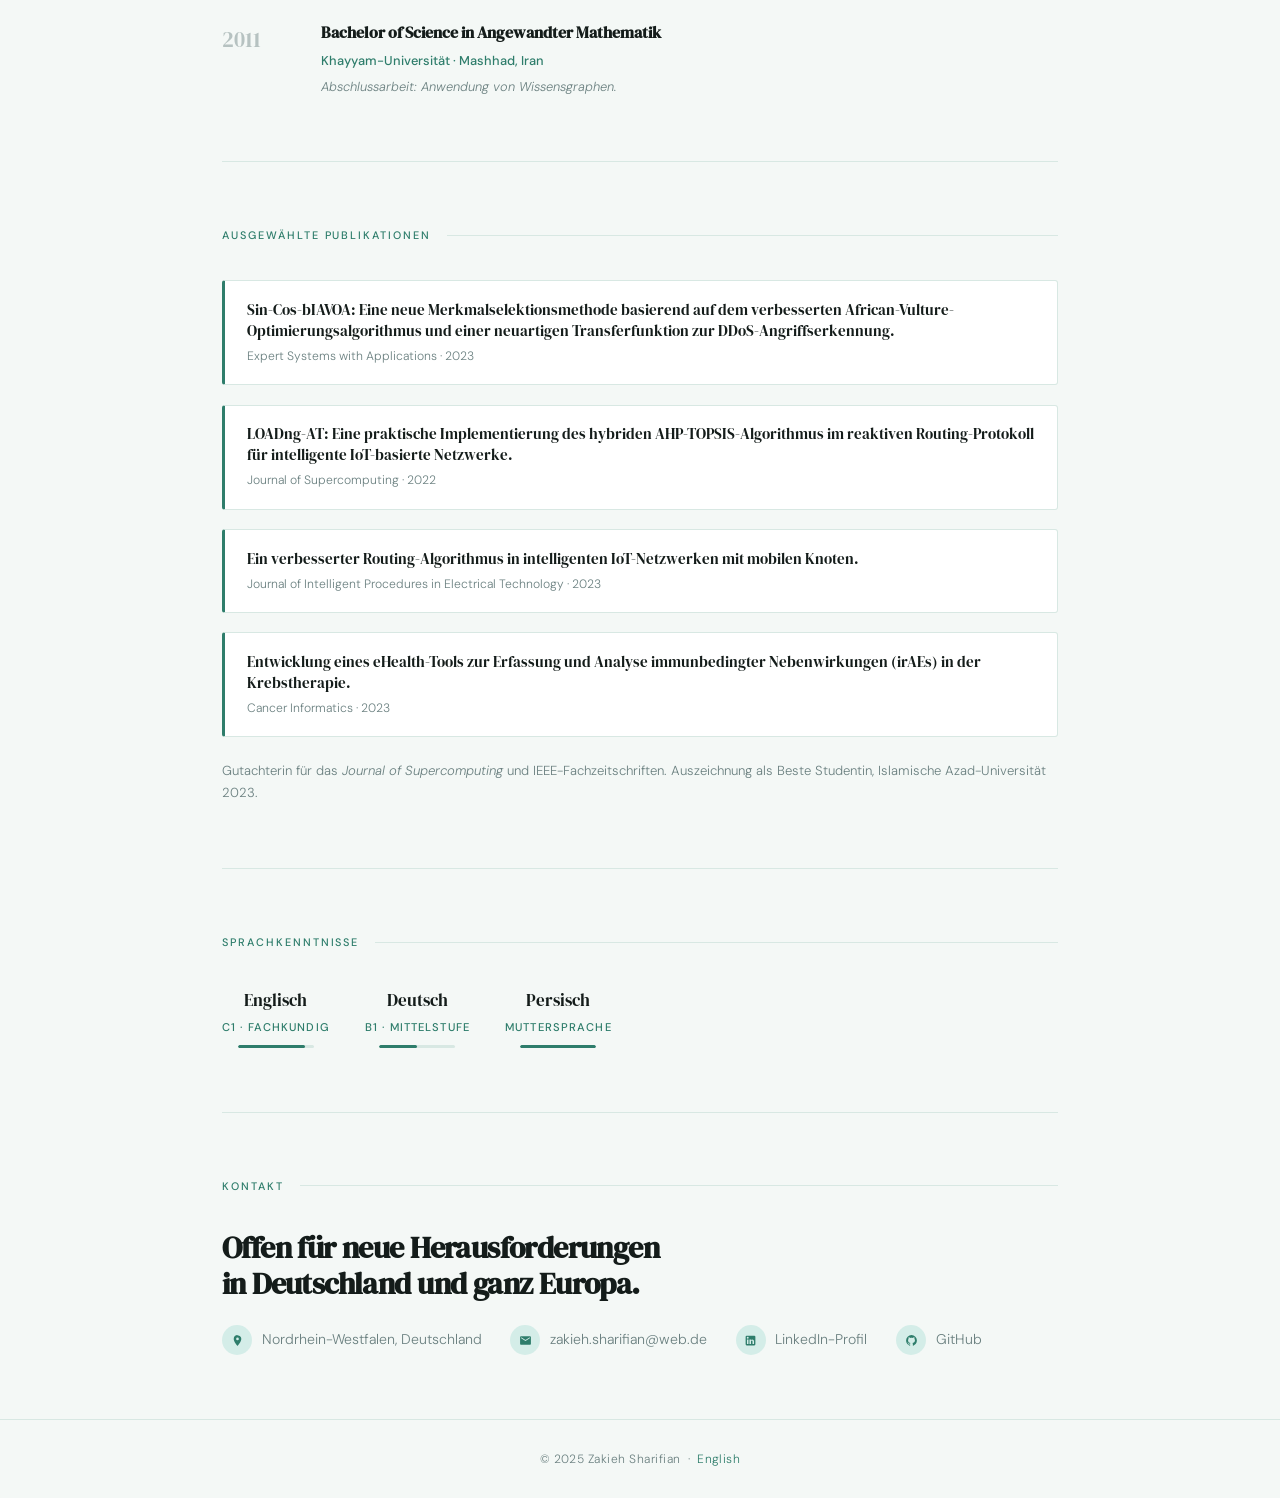
==== commit c344d14f: "Update de.html" ====
--- a/de.html
+++ b/de.html
@@ -387,7 +387,7 @@
 <div class="page">
   <section id="kontakt">
     <div class="section-label">Kontakt</div>
-    <h2>Offen für neue Herausforderungen<br>in Deutschland.</h2>
+    <h2>Offen für neue Herausforderungen<br>in Deutschland und ganz Europa.</h2>
     <div class="contact-grid">
       
       <div class="contact-item">
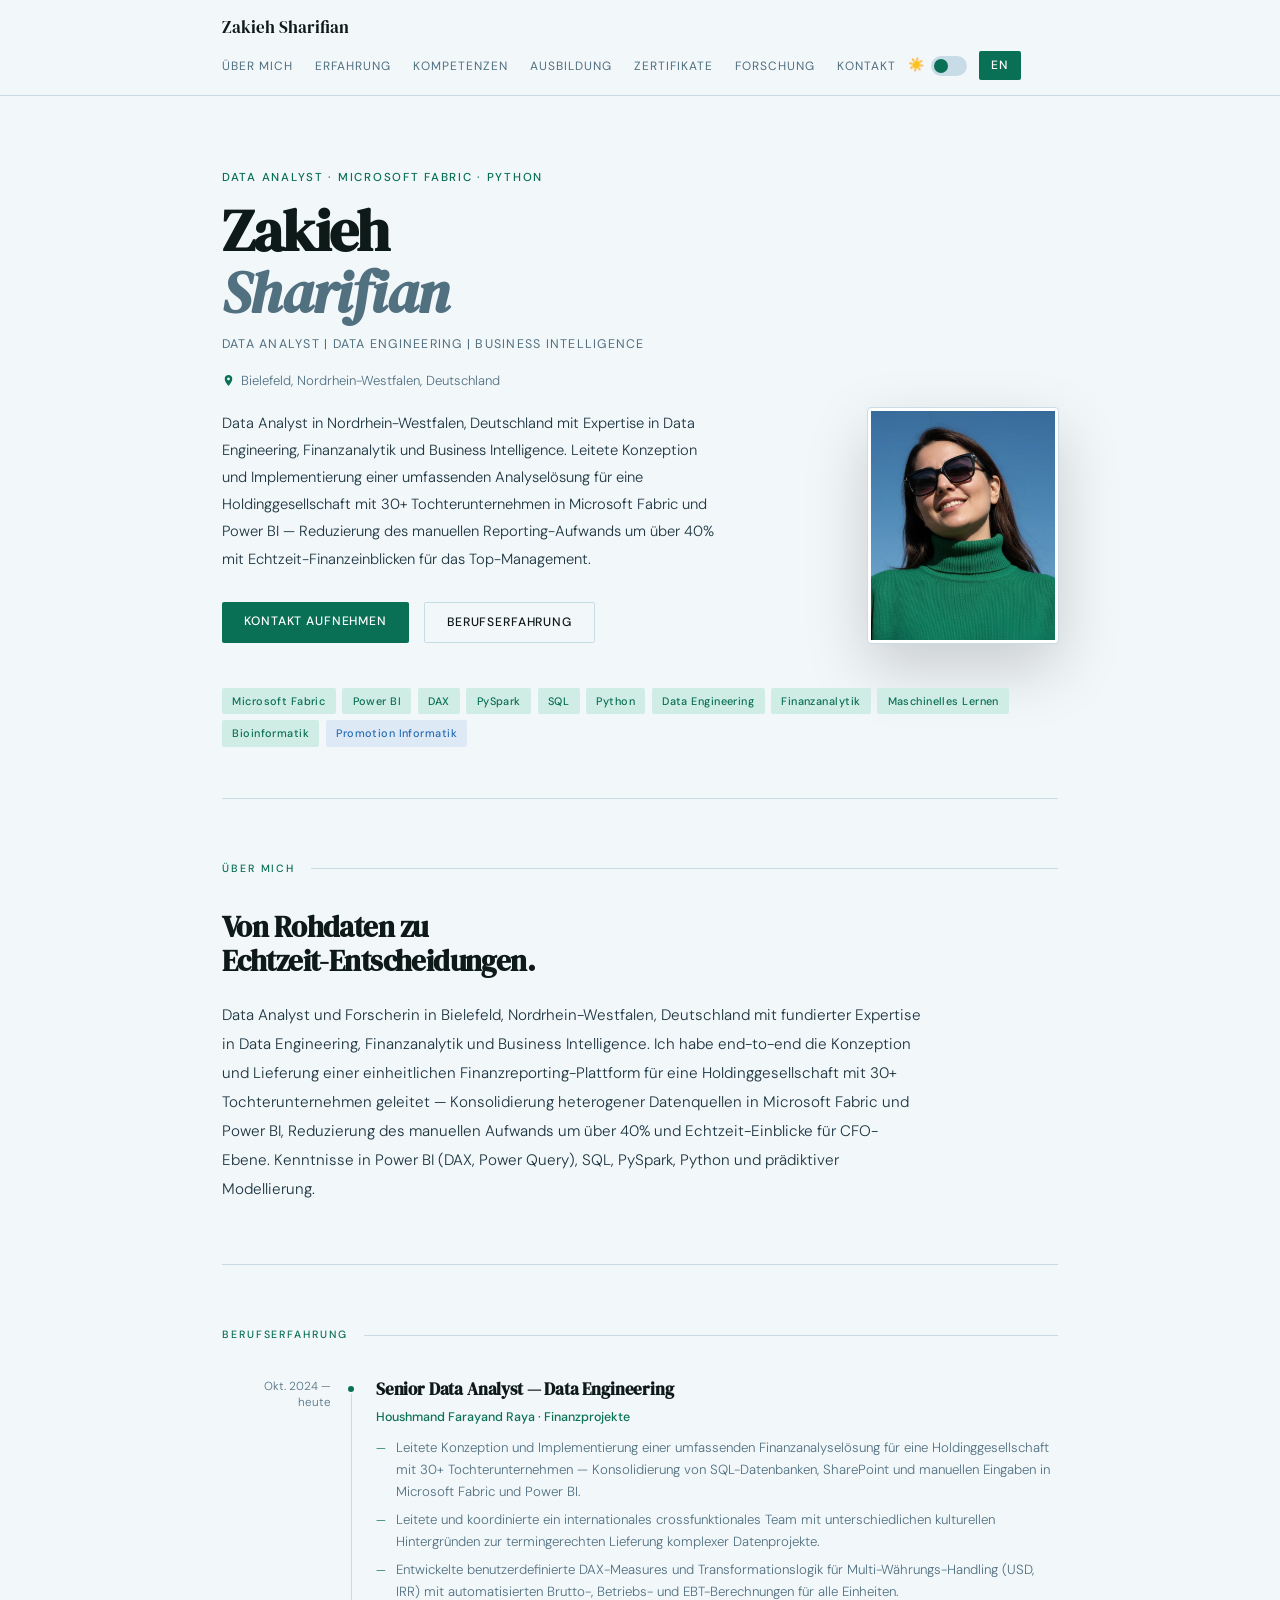
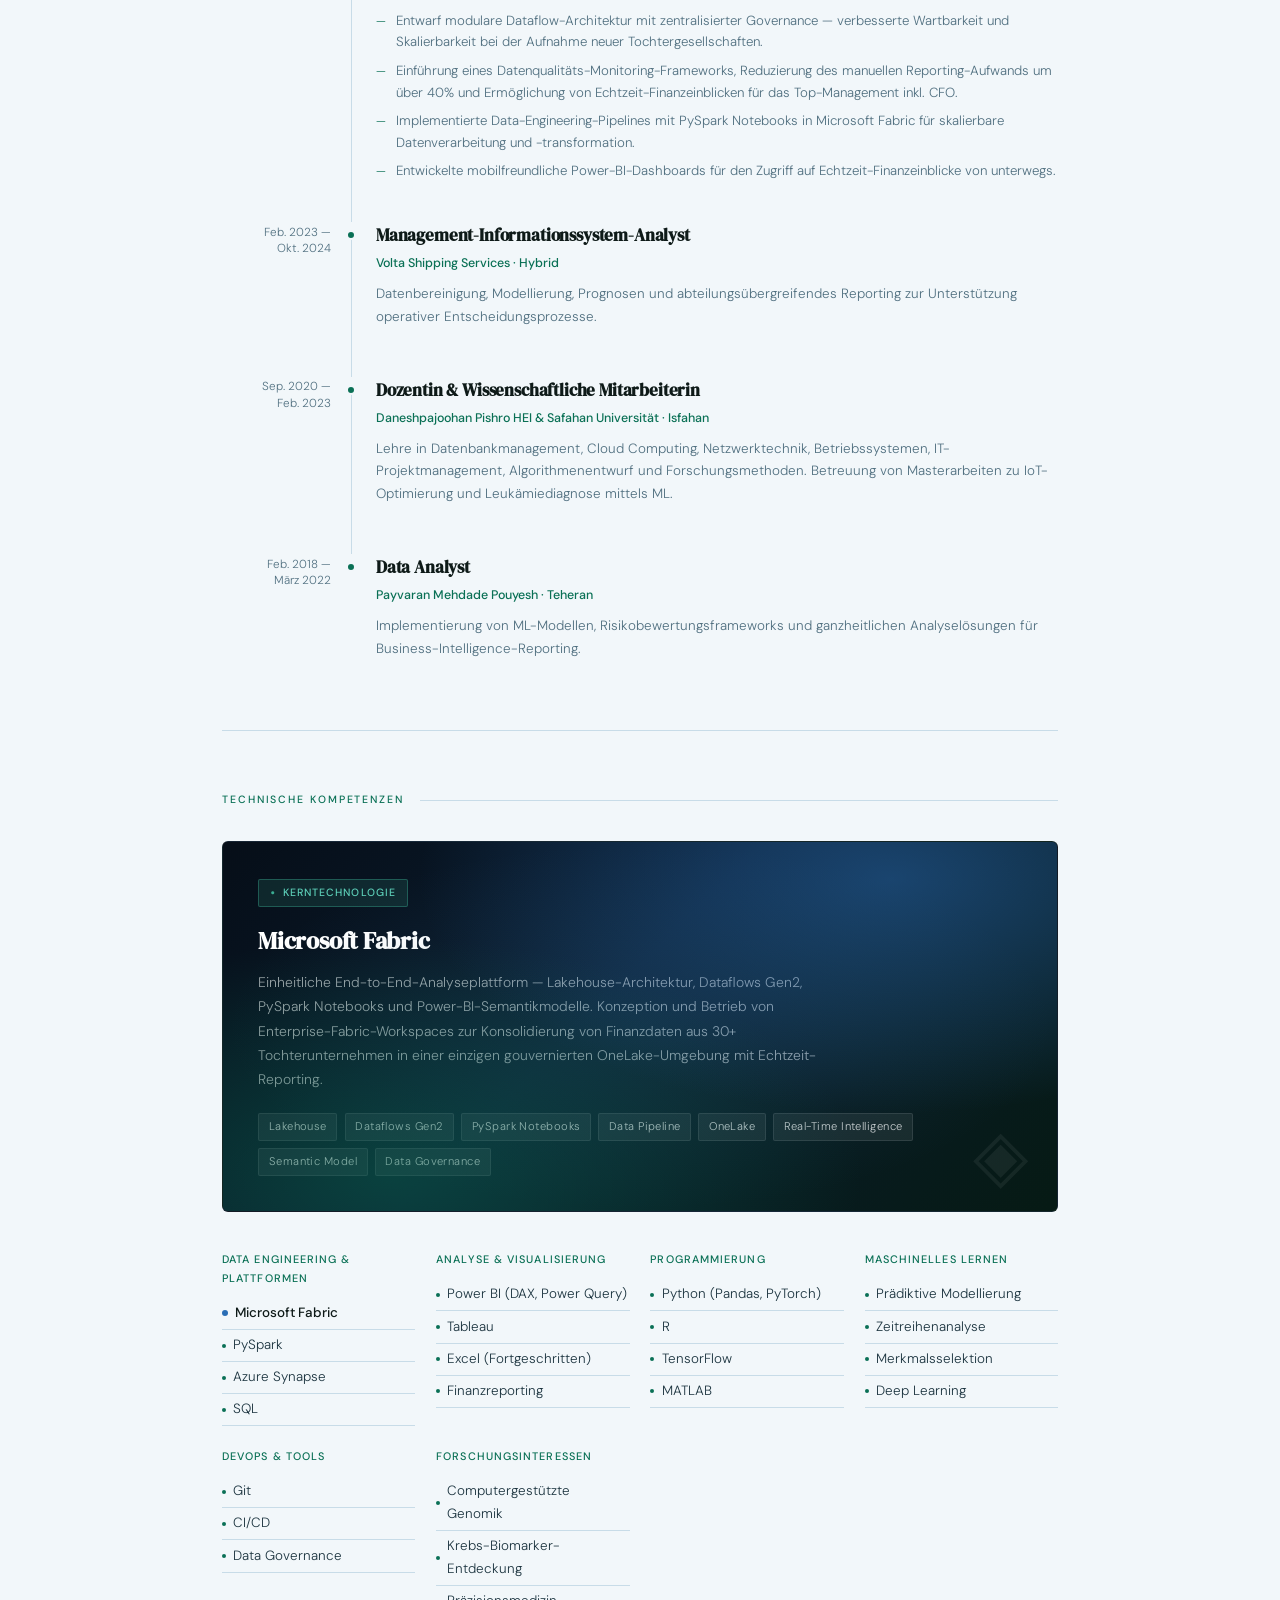
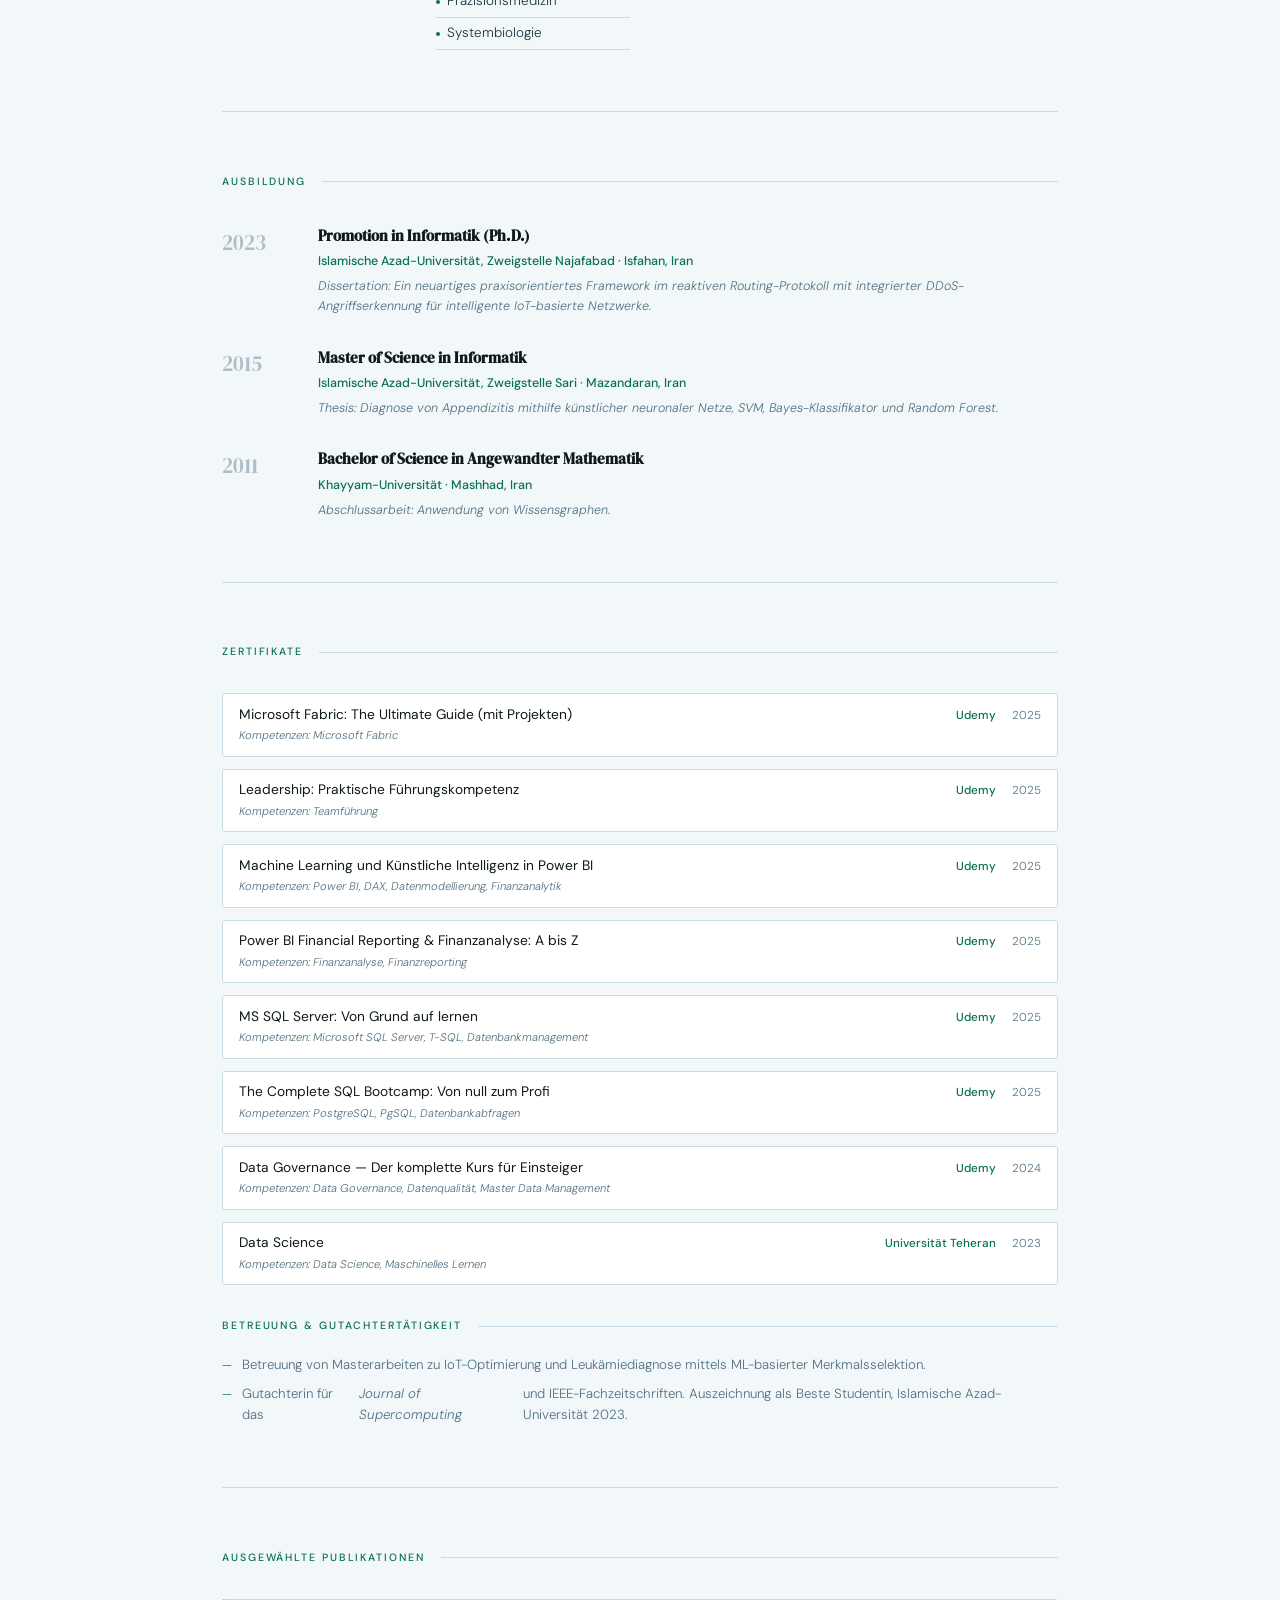
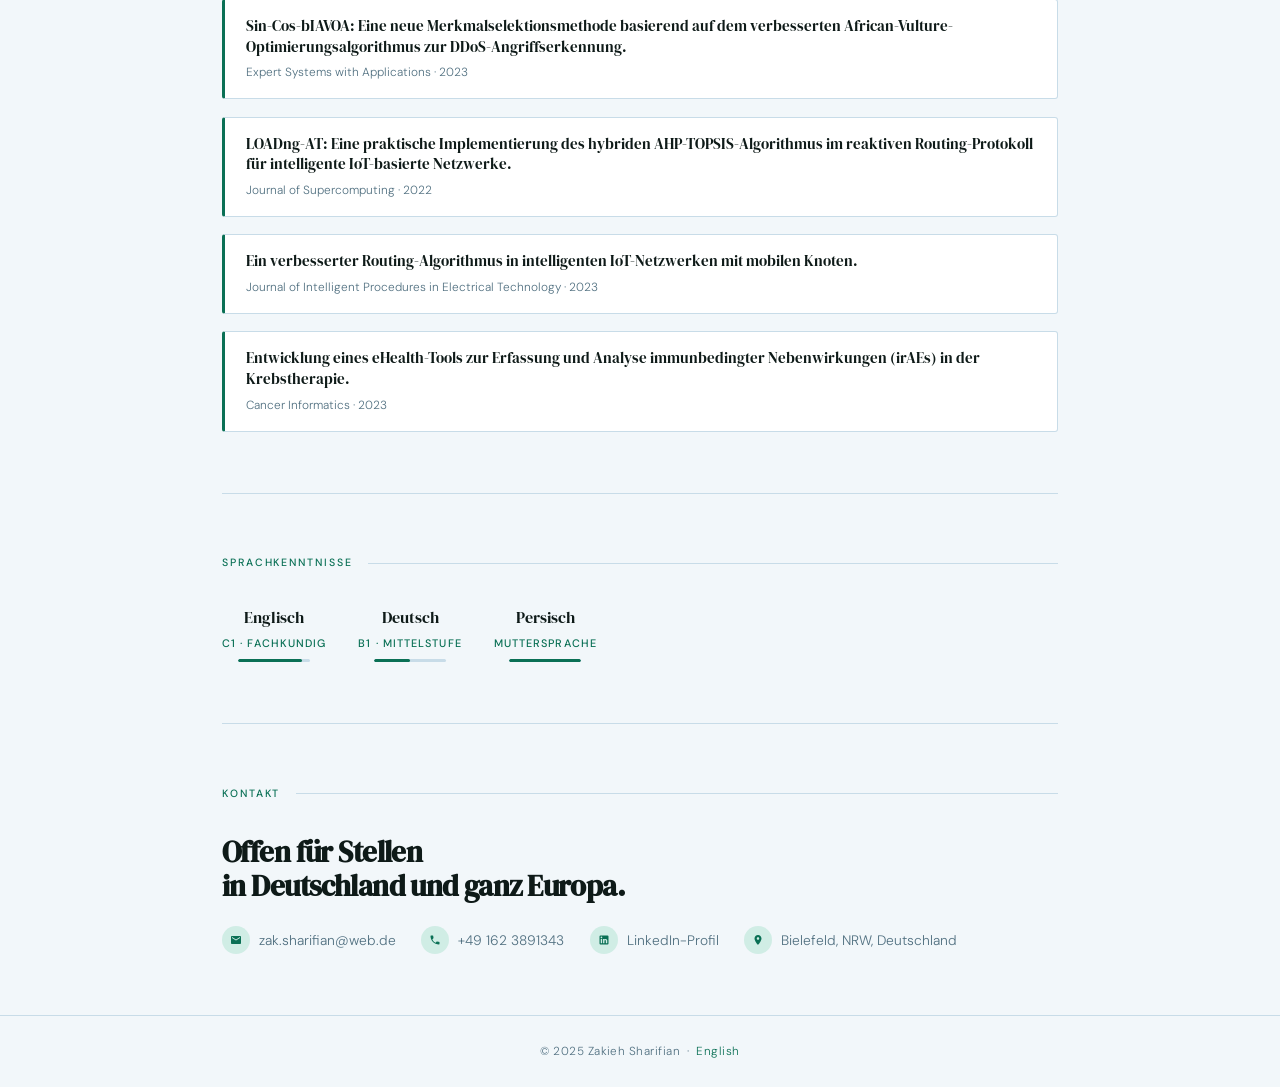
==== commit 5ef2b4a8: "Update de.html" ====
--- a/de.html
+++ b/de.html
@@ -3,125 +3,165 @@
 <head>
 <meta charset="UTF-8">
 <meta name="viewport" content="width=device-width, initial-scale=1.0">
-<title>Zakieh Sharifian — Data Scientist</title>
+<title>Zakieh Sharifian — Data Analyst</title>
 <link rel="preconnect" href="https://fonts.googleapis.com">
 <link rel="preconnect" href="https://fonts.gstatic.com" crossorigin>
 <link href="https://fonts.googleapis.com/css2?family=DM+Serif+Display:ital@0;1&family=DM+Sans:opsz,wght@9..40,300;9..40,400;9..40,500&display=swap" rel="stylesheet">
 <style>
 :root{
-  --green:#2E7D6B;--green-mid:#3A9B85;--green-light:#D4EDE8;
-  --blue:#3B7FC4;--blue-light:#DDE9F5;--near-black:#141C1A;
-  --bg:#F4F8F6;--bg-alt:#FFFFFF;--ink:#141C1A;--ink-mid:#2E4040;
-  --muted:#6B8080;--rule:#D8E8E3;--card:#FFFFFF;
-  --accent:var(--green);--accent-rgb:46,125,107;--accent-light:var(--green-light);--accent2:var(--blue);
-  --serif:'DM Serif Display',Georgia,serif;--sans:'DM Sans',sans-serif;--transition:.25s ease;
+  /* ── Exact photo palette ──────────────────────────────── */
+  /* Sky blue dominant: #2060A0 / #4080C0               */
+  /* Teal-green:        #006040 / #008060               */
+  /* Deep blue:         #4060A0                         */
+  /* Near-black:        #141C1A                         */
+  --photo-blue:      #2A6DB5;   /* sky blue, main blue   */
+  --photo-teal:      #0A7055;   /* rich teal-green       */
+  --photo-deep:      #1A4A8A;   /* deep navy-blue        */
+  --photo-mid:       #3D85B0;   /* mid sky blue          */
+  --near-black:      #0E1A18;
+
+  /* ── Light theme ─────────────────────────────────────── */
+  --bg:          #F2F7FA;        /* very faint blue-white  */
+  --bg-alt:      #FFFFFF;
+  --ink:         #0E1A18;
+  --ink-mid:     #1D3540;
+  --muted:       #517080;
+  --rule:        #C8DCE8;        /* blue-tinted dividers   */
+  --card:        #FFFFFF;
+
+  /* Primary accent = teal-green, secondary = sky blue   */
+  --accent:      #0A7055;
+  --accent-rgb:  10,112,85;
+  --accent-light:#D0EDE5;
+  --accent2:     #2A6DB5;        /* sky blue accent        */
+  --accent2-rgb: 42,109,181;
+  --accent2-light:#D4E6F5;
+
+  --serif:'DM Serif Display',Georgia,serif;
+  --sans:'DM Sans',sans-serif;
+  --transition:.25s ease;
 }
 [data-theme="dark"]{
-  --bg:#0D1514;--bg-alt:#141C1A;--ink:#E8F4F0;--ink-mid:#B0CEC7;
-  --muted:#6E9990;--rule:#1E3330;--card:#182220;
-  --accent:#3AAD93;--accent-rgb:58,173,147;--accent-light:#0F2922;--accent2:#5BA3D4;
+  --bg:          #080F14;        /* deep navy-black        */
+  --bg-alt:      #0E1A24;
+  --ink:         #E4F0F8;
+  --ink-mid:     #A8C8D8;
+  --muted:       #5A8898;
+  --rule:        #0E2A38;
+  --card:        #0C1C28;
+  --accent:      #1A9E78;        /* brighter teal in dark  */
+  --accent-rgb:  26,158,120;
+  --accent-light:#062218;
+  --accent2:     #4A90D4;        /* brighter blue in dark  */
+  --accent2-rgb: 74,144,212;
+  --accent2-light:#061828;
 }
 *,*::before,*::after{box-sizing:border-box;margin:0;padding:0}
 html{scroll-behavior:smooth}
 body{background:var(--bg);color:var(--ink);font-family:var(--sans);font-weight:300;font-size:15px;line-height:1.7;-webkit-font-smoothing:antialiased;transition:background var(--transition),color var(--transition)}
 .page{max-width:900px;margin:0 auto;padding:0 2rem}
 nav{position:sticky;top:0;z-index:100;backdrop-filter:blur(16px);-webkit-backdrop-filter:blur(16px);border-bottom:1px solid var(--rule);padding:.9rem 0;transition:background var(--transition),border-color var(--transition)}
-[data-theme="light"] nav{background:rgba(244,248,246,0.88)}
-[data-theme="dark"] nav{background:rgba(13,21,20,0.88)}
+[data-theme="light"] nav{background:rgba(242,247,250,0.92)}
+[data-theme="dark"] nav{background:rgba(8,15,20,0.93)}
 nav .page{display:flex;align-items:center;justify-content:space-between;flex-wrap:wrap;gap:.5rem}
-nav .brand{font-family:var(--serif);font-size:1.05rem;color:var(--ink);text-decoration:none;letter-spacing:.01em;transition:color var(--transition)}
-nav .links{display:flex;gap:1.5rem;list-style:none;align-items:center;flex-wrap:wrap}
-nav .links a{text-decoration:none;color:var(--muted);font-size:.78rem;font-weight:400;letter-spacing:.08em;text-transform:uppercase;transition:color .2s}
+nav .brand{font-family:var(--serif);font-size:1.05rem;color:var(--ink);text-decoration:none;transition:color var(--transition)}
+.nav-right{display:flex;align-items:center;gap:.75rem;flex-wrap:wrap}
+nav .links{display:flex;gap:1.4rem;list-style:none;align-items:center;flex-wrap:wrap}
+nav .links a{text-decoration:none;color:var(--muted);font-size:.75rem;font-weight:400;letter-spacing:.08em;text-transform:uppercase;transition:color .2s}
 nav .links a:hover{color:var(--accent)}
-.nav-right{display:flex;align-items:center;gap:.75rem}
+.theme-btn-wrap{display:flex;align-items:center;gap:.4rem;font-size:.7rem;color:var(--muted);letter-spacing:.05em;text-transform:uppercase}
+.theme-icon{font-size:.82rem}
 .theme-btn{width:36px;height:20px;background:var(--rule);border:none;border-radius:10px;cursor:pointer;position:relative;transition:background .25s;flex-shrink:0}
-.theme-btn::after{content:'';position:absolute;top:3px;left:3px;width:14px;height:14px;border-radius:50%;background:var(--accent);transition:transform .25s,background .25s}
+.theme-btn::after{content:'';position:absolute;top:3px;left:3px;width:14px;height:14px;border-radius:50%;background:var(--accent);transition:transform .25s}
 [data-theme="dark"] .theme-btn::after{transform:translateX(16px)}
-.theme-btn-wrap{display:flex;align-items:center;gap:.45rem;font-size:.72rem;color:var(--muted);letter-spacing:.06em;text-transform:uppercase}
-.theme-icon{font-size:.85rem;line-height:1}
-.lang-toggle{background:var(--accent);color:#fff !important;padding:.28rem .8rem;border-radius:2px;font-size:.78rem;letter-spacing:.06em;text-decoration:none;font-weight:500;transition:opacity .2s}
+.lang-toggle{background:var(--accent);color:#fff !important;padding:.28rem .8rem;border-radius:2px;font-size:.75rem;letter-spacing:.06em;text-decoration:none;font-weight:500;transition:opacity .2s}
 .lang-toggle:hover{opacity:.82}
-.hero{padding:5rem 0 3rem;display:grid;grid-template-columns:1fr auto;gap:3rem;align-items:end}
-.hero-meta{font-size:.75rem;letter-spacing:.14em;text-transform:uppercase;color:var(--accent);font-weight:500;margin-bottom:.9rem;opacity:0;animation:fadeUp .6s ease forwards}
-.hero h1{font-family:var(--serif);font-size:clamp(2.5rem,6vw,3.8rem);line-height:1.08;letter-spacing:-.02em;margin-bottom:1.1rem;opacity:0;animation:fadeUp .6s ease .1s forwards;color:var(--ink)}
+.hero{padding:4.5rem 0 2.8rem;display:grid;grid-template-columns:1fr auto;gap:3rem;align-items:end}
+.hero-meta{font-size:.72rem;letter-spacing:.15em;text-transform:uppercase;color:var(--accent);font-weight:500;margin-bottom:.8rem;opacity:0;animation:fadeUp .6s ease forwards}
+.hero h1{font-family:var(--serif);font-size:clamp(2.4rem,5.5vw,3.6rem);line-height:1.08;letter-spacing:-.02em;margin-bottom:.6rem;opacity:0;animation:fadeUp .6s ease .1s forwards;color:var(--ink)}
 .hero h1 em{font-style:italic;color:var(--muted)}
-.hero-desc{max-width:500px;color:var(--muted);font-size:.93rem;line-height:1.85;margin-bottom:2rem;opacity:0;animation:fadeUp .6s ease .2s forwards}
-.hero-cta{display:flex;gap:1rem;flex-wrap:wrap;opacity:0;animation:fadeUp .6s ease .3s forwards}
-.btn{display:inline-block;padding:.6rem 1.5rem;font-family:var(--sans);font-size:.78rem;font-weight:500;letter-spacing:.07em;text-transform:uppercase;text-decoration:none;border-radius:2px;transition:all .2s;cursor:pointer;border:none}
-.btn-primary{background:var(--accent);color:#fff}
-.btn-primary:hover{filter:brightness(1.1)}
-.btn-outline{background:transparent;color:var(--ink);border:1.5px solid var(--rule);transition:border-color .2s,color .2s}
-.btn-outline:hover{border-color:var(--accent);color:var(--accent)}
+.hero-role{font-size:.78rem;letter-spacing:.1em;text-transform:uppercase;color:var(--muted);margin-bottom:.9rem;font-weight:400;opacity:0;animation:fadeUp .6s ease .15s forwards}
+.hero-location{display:flex;align-items:center;gap:.4rem;font-size:.82rem;color:var(--muted);margin-bottom:1.1rem;opacity:0;animation:fadeUp .6s ease .18s forwards}
+.hero-location svg{width:13px;height:13px;fill:var(--accent);flex-shrink:0}
+.hero-desc{max-width:500px;color:var(--ink-mid);font-size:.92rem;line-height:1.85;margin-bottom:1.8rem;opacity:0;animation:fadeUp .6s ease .2s forwards}
+.hero-desc strong{color:var(--ink);font-weight:500}
+.hero-cta{display:flex;gap:.9rem;flex-wrap:wrap;opacity:0;animation:fadeUp .6s ease .3s forwards}
+.btn{display:inline-block;padding:.58rem 1.4rem;font-family:var(--sans);font-size:.76rem;font-weight:500;letter-spacing:.07em;text-transform:uppercase;text-decoration:none;border-radius:2px;transition:all .2s;cursor:pointer;border:none}
+.btn-primary{background:var(--accent);color:#fff}.btn-primary:hover{filter:brightness(1.12)}
+.btn-outline{background:transparent;color:var(--ink);border:1.5px solid var(--rule);transition:border-color .2s,color .2s}.btn-outline:hover{border-color:var(--accent);color:var(--accent)}
 .hero-photo{width:190px;height:235px;object-fit:cover;object-position:center top;border-radius:3px;filter:grayscale(8%);box-shadow:0 24px 64px rgba(0,0,0,.18);opacity:0;animation:fadeIn .8s ease .4s forwards;flex-shrink:0;border:3px solid var(--bg-alt);outline:1px solid var(--rule)}
-.tags{display:flex;gap:.45rem;flex-wrap:wrap;margin-bottom:3.5rem;opacity:0;animation:fadeUp .6s ease .35s forwards}
-.tag{background:var(--accent-light);color:var(--accent);font-size:.7rem;font-weight:500;padding:.28rem .7rem;border-radius:2px;letter-spacing:.04em;transition:background var(--transition),color var(--transition)}
-section{padding:4rem 0;border-top:1px solid var(--rule);transition:border-color var(--transition)}
-.section-label{font-size:.68rem;letter-spacing:.18em;text-transform:uppercase;color:var(--accent);font-weight:500;margin-bottom:2.2rem;display:flex;align-items:center;gap:1rem}
+.tags{display:flex;gap:.4rem;flex-wrap:wrap;margin-bottom:3.2rem;opacity:0;animation:fadeUp .6s ease .35s forwards}
+.tag{background:var(--accent-light);color:var(--accent);font-size:.68rem;font-weight:500;padding:.25rem .65rem;border-radius:2px;letter-spacing:.04em;transition:background var(--transition),color var(--transition)}
+.tag.blue{background:#DDE9F5;color:var(--accent2)}[data-theme="dark"] .tag.blue{background:#0D2040;color:var(--accent2)}
+section{padding:3.8rem 0;border-top:1px solid var(--rule);transition:border-color var(--transition)}
+.section-label{font-size:.66rem;letter-spacing:.18em;text-transform:uppercase;color:var(--accent);font-weight:500;margin-bottom:2rem;display:flex;align-items:center;gap:1rem}
 .section-label::after{content:'';flex:1;height:1px;background:var(--rule);transition:background var(--transition)}
-h2{font-family:var(--serif);font-size:1.85rem;letter-spacing:-.02em;margin-bottom:1.5rem;line-height:1.2;color:var(--ink)}
-.about-text{font-size:1rem;line-height:1.9;max-width:680px;color:var(--ink-mid)}
-.fabric-spotlight{background:linear-gradient(135deg,var(--near-black) 0%,#1A2E2A 60%,#1A3048 100%);border-radius:6px;padding:2.5rem;margin-bottom:2.5rem;position:relative;overflow:hidden;border:1px solid rgba(255,255,255,.06)}
-[data-theme="light"] .fabric-spotlight{background:linear-gradient(135deg,#0F2922 0%,#0E2438 100%)}
-.fabric-spotlight::before{content:'';position:absolute;inset:0;background:radial-gradient(ellipse at 80% 20%,rgba(46,125,107,.35) 0%,transparent 60%),radial-gradient(ellipse at 20% 80%,rgba(59,127,196,.25) 0%,transparent 55%);pointer-events:none}
-.fabric-spotlight::after{content:'◈';position:absolute;right:2rem;bottom:1.5rem;font-size:5rem;opacity:.05;color:#fff;line-height:1;pointer-events:none}
-.fabric-badge{display:inline-flex;align-items:center;gap:.5rem;background:rgba(46,125,107,.25);border:1px solid rgba(58,173,147,.4);color:#5DCFB8;font-size:.68rem;font-weight:500;letter-spacing:.1em;text-transform:uppercase;padding:.28rem .75rem;border-radius:2px;margin-bottom:1rem}
-.fabric-badge::before{content:'●';font-size:.5rem;color:#3AAD93}
-.fabric-spotlight h3{font-family:var(--serif);font-size:1.6rem;color:#fff;margin-bottom:.6rem;letter-spacing:-.01em}
-.fabric-spotlight .fabric-desc{color:rgba(255,255,255,.65);font-size:.9rem;line-height:1.75;max-width:560px;margin-bottom:1.5rem}
-.fabric-pills{display:flex;gap:.5rem;flex-wrap:wrap}
-.fabric-pill{background:rgba(255,255,255,.08);border:1px solid rgba(255,255,255,.12);color:rgba(255,255,255,.8);font-size:.72rem;padding:.25rem .65rem;border-radius:2px;letter-spacing:.04em}
-.skills-grid{display:grid;grid-template-columns:repeat(auto-fill,minmax(195px,1fr));gap:1.4rem}
-.skill-group h4{font-size:.7rem;letter-spacing:.1em;text-transform:uppercase;color:var(--accent);font-weight:500;margin-bottom:.7rem}
+h2{font-family:var(--serif);font-size:1.8rem;letter-spacing:-.02em;margin-bottom:1.4rem;line-height:1.2;color:var(--ink)}
+.about-text{font-size:.95rem;line-height:1.9;max-width:700px;color:var(--ink-mid)}
+.about-text strong{color:var(--ink);font-weight:500}
+.fabric-spotlight{background:linear-gradient(135deg,#060E18 0%,#0A1C2E 45%,#061A14 100%);border-radius:6px;padding:2.2rem;margin-bottom:2.4rem;position:relative;overflow:hidden;border:1px solid rgba(255,255,255,.05)}
+.fabric-spotlight::before{content:'';position:absolute;inset:0;background:radial-gradient(ellipse at 80% 10%,rgba(42,109,181,.5) 0%,transparent 50%),radial-gradient(ellipse at 20% 90%,rgba(10,112,85,.45) 0%,transparent 50%),radial-gradient(ellipse at 50% 50%,rgba(61,133,176,.15) 0%,transparent 70%);pointer-events:none}
+.fabric-spotlight::after{content:'◈';position:absolute;right:1.8rem;bottom:1.2rem;font-size:4.5rem;opacity:.06;color:#fff;line-height:1;pointer-events:none}
+.fabric-badge{display:inline-flex;align-items:center;gap:.45rem;background:rgba(46,125,107,.22);border:1px solid rgba(58,173,147,.38);color:#5DCFB8;font-size:.66rem;font-weight:500;letter-spacing:.1em;text-transform:uppercase;padding:.26rem .7rem;border-radius:2px;margin-bottom:.9rem}
+.fabric-badge::before{content:'●';font-size:.45rem;color:#3AAD93}
+.fabric-spotlight h3{font-family:var(--serif);font-size:1.5rem;color:#fff;margin-bottom:.5rem;letter-spacing:-.01em}
+.fabric-spotlight .fabric-desc{color:rgba(255,255,255,.62);font-size:.87rem;line-height:1.75;max-width:580px;margin-bottom:1.3rem}
+.fabric-pills{display:flex;gap:.45rem;flex-wrap:wrap}
+.fabric-pill{background:rgba(255,255,255,.07);border:1px solid rgba(255,255,255,.1);color:rgba(255,255,255,.78);font-size:.7rem;padding:.22rem .6rem;border-radius:2px;letter-spacing:.04em}
+.skills-grid{display:grid;grid-template-columns:repeat(auto-fill,minmax(190px,1fr));gap:1.3rem}
+.skill-group h4{font-size:.68rem;letter-spacing:.1em;text-transform:uppercase;color:var(--accent);font-weight:500;margin-bottom:.65rem}
 .skill-group ul{list-style:none}
-.skill-group li{font-size:.86rem;color:var(--ink-mid);padding:.28rem 0;border-bottom:1px solid var(--rule);display:flex;align-items:center;gap:.5rem;transition:color .2s,border-color var(--transition)}
+.skill-group li{font-size:.84rem;color:var(--ink-mid);padding:.26rem 0;border-bottom:1px solid var(--rule);display:flex;align-items:center;gap:.45rem;transition:color .2s,border-color var(--transition)}
 .skill-group li::before{content:'';width:4px;height:4px;background:var(--accent);border-radius:50%;flex-shrink:0}
 .skill-group li.highlight{color:var(--ink);font-weight:500}
 .skill-group li.highlight::before{background:var(--accent2);width:6px;height:6px}
-.timeline{display:flex;flex-direction:column;gap:2.4rem}
-.entry{display:grid;grid-template-columns:135px 1fr;gap:1.5rem;position:relative}
-.entry::before{content:'';position:absolute;left:134px;top:8px;bottom:-2.4rem;width:1px;background:var(--rule);transition:background var(--transition)}
+.timeline{display:flex;flex-direction:column;gap:2.5rem}
+.entry{display:grid;grid-template-columns:130px 1fr;gap:1.5rem;position:relative}
+.entry::before{content:'';position:absolute;left:129px;top:8px;bottom:-2.5rem;width:1px;background:var(--rule);transition:background var(--transition)}
 .entry:last-child::before{display:none}
-.entry-date{font-size:.75rem;color:var(--muted);padding-top:.1rem;text-align:right;padding-right:1.4rem}
-.entry-dot{position:absolute;left:129px;top:8px;width:10px;height:10px;background:var(--accent);border-radius:50%;border:2px solid var(--bg);transition:background var(--transition),border-color var(--transition)}
-.entry-content h3{font-family:var(--serif);font-size:1.08rem;margin-bottom:.18rem;letter-spacing:-.01em;color:var(--ink)}
-.entry-org{font-size:.8rem;color:var(--accent);font-weight:500;margin-bottom:.5rem}
-.entry-content p{font-size:.86rem;color:var(--muted);line-height:1.7}
-.edu-grid{display:flex;flex-direction:column;gap:1.8rem}
-.edu-item{display:grid;grid-template-columns:75px 1fr;gap:1.5rem;align-items:start}
-.edu-year{font-family:var(--serif);font-size:1.35rem;color:var(--muted);opacity:.45;padding-top:.1rem}
-.edu-item h3{font-family:var(--serif);font-size:.98rem;margin-bottom:.18rem;color:var(--ink)}
-.edu-item .edu-inst{font-size:.8rem;color:var(--accent);font-weight:500;margin-bottom:.35rem}
-.edu-item .edu-thesis{font-size:.8rem;color:var(--muted);font-style:italic;line-height:1.6}
-.pubs{display:flex;flex-direction:column;gap:1.2rem}
-.pub{padding:1.1rem 1.4rem;background:var(--card);border:1px solid var(--rule);border-radius:3px;border-left:3px solid var(--accent);transition:box-shadow .2s,background var(--transition),border-color var(--transition)}
-.pub:hover{box-shadow:0 4px 24px rgba(var(--accent-rgb),.1)}
-.pub-title{font-family:var(--serif);font-size:.95rem;margin-bottom:.3rem;line-height:1.4;color:var(--ink)}
-.pub-meta{font-size:.76rem;color:var(--muted)}
-.lang-grid{display:flex;gap:2.2rem;flex-wrap:wrap}
+.entry-date{font-size:.73rem;color:var(--muted);padding-top:.1rem;text-align:right;padding-right:1.3rem;line-height:1.4}
+.entry-dot{position:absolute;left:124px;top:8px;width:10px;height:10px;background:var(--accent);border-radius:50%;border:2px solid var(--bg);transition:background var(--transition),border-color var(--transition)}
+.entry-content h3{font-family:var(--serif);font-size:1.05rem;margin-bottom:.15rem;letter-spacing:-.01em;color:var(--ink)}
+.entry-org{font-size:.78rem;color:var(--accent);font-weight:500;margin-bottom:.55rem}
+.entry-content p{font-size:.84rem;color:var(--muted);line-height:1.7;margin-bottom:.5rem}
+.entry-bullets{list-style:none;margin-top:.4rem;display:flex;flex-direction:column;gap:.4rem}
+.entry-bullets li{font-size:.83rem;color:var(--muted);line-height:1.65;display:flex;gap:.6rem;align-items:baseline}
+.entry-bullets li::before{content:'—';color:var(--accent);font-size:.75rem;flex-shrink:0;margin-top:.05rem}
+.entry-bullets li strong{color:var(--ink-mid);font-weight:500}
+.edu-grid{display:flex;flex-direction:column;gap:1.7rem}
+.edu-item{display:grid;grid-template-columns:72px 1fr;gap:1.5rem;align-items:start}
+.edu-year{font-family:var(--serif);font-size:1.3rem;color:var(--muted);opacity:.42;padding-top:.1rem}
+.edu-item h3{font-family:var(--serif);font-size:.96rem;margin-bottom:.15rem;color:var(--ink)}
+.edu-item .edu-inst{font-size:.78rem;color:var(--accent);font-weight:500;margin-bottom:.3rem}
+.edu-item .edu-thesis{font-size:.78rem;color:var(--muted);font-style:italic;line-height:1.6}
+.certs-grid{display:flex;flex-direction:column;gap:.75rem}
+.cert-item{display:flex;align-items:baseline;gap:1rem;padding:.65rem 1rem;background:var(--card);border:1px solid var(--rule);border-radius:3px;transition:box-shadow .2s,background var(--transition),border-color var(--transition)}
+.cert-item:hover{box-shadow:0 3px 16px rgba(var(--accent-rgb),.08)}
+.cert-name{font-size:.86rem;color:var(--ink);font-weight:400;flex:1;line-height:1.4}
+.cert-issuer{font-size:.73rem;color:var(--accent);font-weight:500;white-space:nowrap}
+.cert-year{font-size:.72rem;color:var(--muted);white-space:nowrap}
+.cert-skills{font-size:.7rem;color:var(--muted);font-style:italic;margin-top:.15rem}
+.pubs{display:flex;flex-direction:column;gap:1.1rem}
+.pub{padding:1rem 1.3rem;background:var(--card);border:1px solid var(--rule);border-radius:3px;border-left:3px solid var(--accent);transition:box-shadow .2s,background var(--transition),border-color var(--transition)}
+.pub:hover{box-shadow:0 4px 20px rgba(var(--accent-rgb),.1)}
+.pub-title{font-family:var(--serif);font-size:.93rem;margin-bottom:.28rem;line-height:1.4;color:var(--ink)}
+.pub-meta{font-size:.74rem;color:var(--muted)}
+.lang-grid{display:flex;gap:2rem;flex-wrap:wrap}
 .lang-item{text-align:center}
-.lang-name{font-family:var(--serif);font-size:1.05rem;margin-bottom:.18rem;color:var(--ink)}
-.lang-level{font-size:.7rem;letter-spacing:.1em;text-transform:uppercase;color:var(--accent);font-weight:500}
-.lang-bar{width:76px;height:3px;background:var(--rule);border-radius:2px;margin:.45rem auto 0;overflow:hidden;transition:background var(--transition)}
-.lang-fill{height:100%;background:var(--accent);border-radius:2px;transition:background var(--transition)}
-.contact-grid{display:flex;gap:1.8rem;flex-wrap:wrap}
-.contact-item{display:flex;align-items:center;gap:.6rem;font-size:.88rem;color:var(--muted);text-decoration:none;transition:color .2s}
+.lang-name{font-family:var(--serif);font-size:1.02rem;margin-bottom:.15rem;color:var(--ink)}
+.lang-level{font-size:.68rem;letter-spacing:.1em;text-transform:uppercase;color:var(--accent);font-weight:500}
+.lang-bar{width:72px;height:3px;background:var(--rule);border-radius:2px;margin:.4rem auto 0;overflow:hidden;transition:background var(--transition)}
+.lang-fill{height:100%;background:var(--accent);border-radius:2px}
+.contact-grid{display:flex;gap:1.6rem;flex-wrap:wrap}
+.contact-item{display:flex;align-items:center;gap:.55rem;font-size:.86rem;color:var(--muted);text-decoration:none;transition:color .2s}
 .contact-item:hover{color:var(--accent)}
-.contact-icon{width:30px;height:30px;background:var(--accent-light);border-radius:50%;display:flex;align-items:center;justify-content:center;flex-shrink:0;transition:background var(--transition)}
-.contact-icon svg{width:13px;height:13px;fill:var(--accent)}
-footer{border-top:1px solid var(--rule);padding:1.8rem 0;text-align:center;font-size:.75rem;color:var(--muted);letter-spacing:.04em;transition:border-color var(--transition)}
+.contact-icon{width:28px;height:28px;background:var(--accent-light);border-radius:50%;display:flex;align-items:center;justify-content:center;flex-shrink:0;transition:background var(--transition)}
+.contact-icon svg{width:12px;height:12px;fill:var(--accent)}
+footer{border-top:1px solid var(--rule);padding:1.6rem 0;text-align:center;font-size:.73rem;color:var(--muted);letter-spacing:.04em;transition:border-color var(--transition)}
 footer a{color:var(--accent);text-decoration:none}
-@keyframes fadeUp{from{opacity:0;transform:translateY(16px)}to{opacity:1;transform:translateY(0)}}
+@keyframes fadeUp{from{opacity:0;transform:translateY(15px)}to{opacity:1;transform:translateY(0)}}
 @keyframes fadeIn{from{opacity:0}to{opacity:1}}
-@media(max-width:660px){
-  .hero{grid-template-columns:1fr}
-  .hero-photo{width:130px;height:156px;justify-self:start;order:-1}
-  .entry{grid-template-columns:1fr}
-  .entry-date{text-align:left;padding-right:0}
-  .entry::before,.entry-dot{display:none}
-  .edu-item{grid-template-columns:1fr}
-  .edu-year{font-size:1rem}
-  nav .links{gap:1rem}
-}
+@media(max-width:660px){.hero{grid-template-columns:1fr}.hero-photo{width:130px;height:156px;justify-self:start;order:-1}.entry{grid-template-columns:1fr}.entry-date{text-align:left;padding-right:0}.entry::before,.entry-dot{display:none}.edu-item{grid-template-columns:1fr}.cert-item{flex-wrap:wrap}nav .links{gap:.9rem}}
 </style>
 </head>
 <body>
@@ -135,6 +175,7 @@
         <li><a href="#erfahrung">Erfahrung</a></li>
         <li><a href="#kompetenzen">Kompetenzen</a></li>
         <li><a href="#ausbildung">Ausbildung</a></li>
+        <li><a href="#zertifikate">Zertifikate</a></li>
         <li><a href="#publikationen">Forschung</a></li>
         <li><a href="#kontakt">Kontakt</a></li>
       </ul>
@@ -150,10 +191,15 @@
 <div class="page">
   <div class="hero">
     <div>
-      <div class="hero-meta">Data Scientist · Forscherin · ML-Ingenieurin</div>
+      <div class="hero-meta">Data Analyst · Microsoft Fabric · Python</div>
       <h1>Zakieh<br><em>Sharifian</em></h1>
+      <div class="hero-role">Data Analyst | Data Engineering | Business Intelligence</div>
+      <div class="hero-location">
+        <svg viewBox="0 0 24 24"><path d="M12 2C8.13 2 5 5.13 5 9c0 5.25 7 13 7 13s7-7.75 7-13c0-3.87-3.13-7-7-7zm0 9.5c-1.38 0-2.5-1.12-2.5-2.5s1.12-2.5 2.5-2.5 2.5 1.12 2.5 2.5-1.12 2.5-2.5 2.5z"/></svg>
+        Bielefeld, Nordrhein-Westfalen, Deutschland
+      </div>
       <p class="hero-desc">
-        Promovierte Informatikerin mit Expertise in maschinellem Lernen, Data Engineering und biomedizinischer Datenanalyse. Leidenschaftlich engagiert für Bioinformatik, Krebsgenomik und Präzisionsmedizin.
+        Data Analyst in Nordrhein-Westfalen, Deutschland</strong> mit Expertise in Data Engineering, Finanzanalytik und Business Intelligence. Leitete Konzeption und Implementierung einer umfassenden Analyselösung für eine Holdinggesellschaft mit 30+ Tochterunternehmen</strong> in Microsoft Fabric und Power BI — Reduzierung des manuellen Reporting-Aufwands um über 40%</strong> mit Echtzeit-Finanzeinblicken für das Top-Management.
       </p>
       <div class="hero-cta">
         <a href="#kontakt" class="btn btn-primary">Kontakt aufnehmen</a>
@@ -163,25 +209,26 @@
     <img class="hero-photo" src="[data-uri]" alt="Zakieh Sharifian">
   </div>
   <div class="tags">
+    <span class="tag">Microsoft Fabric</span>
+    <span class="tag">Power BI</span>
+    <span class="tag">DAX</span>
+    <span class="tag">PySpark</span>
+    <span class="tag">SQL</span>
+    <span class="tag">Python</span>
+    <span class="tag">Data Engineering</span>
+    <span class="tag">Finanzanalytik</span>
     <span class="tag">Maschinelles Lernen</span>
-    <span class="tag">Data Engineering</span>
-    <span class="tag">Microsoft Fabric</span>
     <span class="tag">Bioinformatik</span>
-    <span class="tag">Power BI</span>
-    <span class="tag">PySpark</span>
-    <span class="tag">Python</span>
-    <span class="tag">Krebsgenomik</span>
-    <span class="tag">Deep Learning</span>
-    <span class="tag">IoT-Sicherheit</span>
+    <span class="tag blue">Promotion Informatik</span>
   </div>
 </div>
 
 <div class="page">
   <section id="ueber-mich">
     <div class="section-label">Über mich</div>
-    <h2>Komplexe Daten in<br>klare Erkenntnisse verwandeln.</h2>
+    <h2>Von Rohdaten zu<br>Echtzeit-Entscheidungen.</h2>
     <p class="about-text">
-      Datenwissenschaftlerin und Forscherin mit fundierter Expertise in maschinellem Lernen, Data Engineering und biomedizinischer Datenanalyse. Meine Arbeit reicht von der Entwicklung von Deep-Learning-Modellen für IoT-Sicherheit über Gesundheitsanalyseplattformen bis hin zur Implementierung skalierbarer Datenpipelines mit Microsoft Fabric und PySpark für Finanzinstitutionen. Mein Fokus liegt auf Bioinformatik, Krebs-Biomarker-Entdeckung und Präzisionsmedizin.
+      Data Analyst und Forscherin in Bielefeld, Nordrhein-Westfalen, Deutschland</strong> mit fundierter Expertise in Data Engineering, Finanzanalytik und Business Intelligence. Ich habe end-to-end die Konzeption und Lieferung einer einheitlichen Finanzreporting-Plattform für eine Holdinggesellschaft mit 30+ Tochterunternehmen</strong> geleitet — Konsolidierung heterogener Datenquellen in Microsoft Fabric und Power BI, Reduzierung des manuellen Aufwands um über 40%</strong> und Echtzeit-Einblicke für CFO-Ebene. Kenntnisse in Power BI (DAX, Power Query), SQL, PySpark, Python und prädiktiver Modellierung.
     </p>
   </section>
 </div>
@@ -191,25 +238,33 @@
     <div class="section-label">Berufserfahrung</div>
     <div class="timeline">
       <div class="entry">
-        <div class="entry-date">Okt. 2024 — heute</div>
+        <div class="entry-date">Okt. 2024 —<br>heute</div>
         <div class="entry-dot"></div>
         <div class="entry-content">
           <h3>Senior Data Analyst — Data Engineering</h3>
           <div class="entry-org">Houshmand Farayand Raya · Finanzprojekte</div>
-          <p>Aufbau umfassender Datenlösungen auf Microsoft Fabric; Entwicklung von Power-BI-Dashboards mit komplexen DAX-Measures, SQL/PySpark-Pipelines und Optimierung von Datenverarbeitungsworkflows im Enterprise-Maßstab.</p>
+          <ul class="entry-bullets">
+            <li>Leitete Konzeption und Implementierung einer umfassenden Finanzanalyselösung für eine Holdinggesellschaft mit 30+ Tochterunternehmen</strong> — Konsolidierung von SQL-Datenbanken, SharePoint und manuellen Eingaben in Microsoft Fabric und Power BI</strong>.</li>
+            <li>Leitete und koordinierte ein internationales crossfunktionales Team mit unterschiedlichen kulturellen Hintergründen zur termingerechten Lieferung komplexer Datenprojekte.</li>
+            <li>Entwickelte benutzerdefinierte DAX-Measures und Transformationslogik für Multi-Währungs-Handling (USD, IRR)</strong> mit automatisierten Brutto-, Betriebs- und EBT-Berechnungen für alle Einheiten.</li>
+            <li>Entwarf modulare Dataflow-Architektur mit zentralisierter Governance — verbesserte Wartbarkeit und Skalierbarkeit bei der Aufnahme neuer Tochtergesellschaften.</li>
+            <li>Einführung eines Datenqualitäts-Monitoring-Frameworks, Reduzierung des manuellen Reporting-Aufwands um über 40%</strong> und Ermöglichung von Echtzeit-Finanzeinblicken für das Top-Management inkl. CFO.</li>
+            <li>Implementierte Data-Engineering-Pipelines mit PySpark Notebooks in Microsoft Fabric</strong> für skalierbare Datenverarbeitung und -transformation.</li>
+            <li>Entwickelte mobilfreundliche Power-BI-Dashboards</strong> für den Zugriff auf Echtzeit-Finanzeinblicke von unterwegs.</li>
+          </ul>
         </div>
       </div>
       <div class="entry">
-        <div class="entry-date">Feb. 2023 — Okt. 2024</div>
+        <div class="entry-date">Feb. 2023 —<br>Okt. 2024</div>
         <div class="entry-dot"></div>
         <div class="entry-content">
           <h3>Management-Informationssystem-Analyst</h3>
           <div class="entry-org">Volta Shipping Services · Hybrid</div>
-          <p>Datenbereinigung, statistische Modellierung, Prognosen und abteilungsübergreifendes Reporting zur Unterstützung operativer Entscheidungsprozesse.</p>
+          <p>Datenbereinigung, Modellierung, Prognosen und abteilungsübergreifendes Reporting zur Unterstützung operativer Entscheidungsprozesse.</p>
         </div>
       </div>
       <div class="entry">
-        <div class="entry-date">Sep. 2020 — Feb. 2023</div>
+        <div class="entry-date">Sep. 2020 —<br>Feb. 2023</div>
         <div class="entry-dot"></div>
         <div class="entry-content">
           <h3>Dozentin & Wissenschaftliche Mitarbeiterin</h3>
@@ -218,12 +273,12 @@
         </div>
       </div>
       <div class="entry">
-        <div class="entry-date">Feb. 2018 — März 2022</div>
+        <div class="entry-date">Feb. 2018 —<br>März 2022</div>
         <div class="entry-dot"></div>
         <div class="entry-content">
           <h3>Data Analyst</h3>
           <div class="entry-org">Payvaran Mehdade Pouyesh · Teheran</div>
-          <p>Implementierung von Machine-Learning-Modellen, Risikobewertungsframeworks und ganzheitlichen Analyselösungen für Business-Intelligence-Reporting.</p>
+          <p>Implementierung von ML-Modellen, Risikobewertungsframeworks und ganzheitlichen Analyselösungen für Business-Intelligence-Reporting.</p>
         </div>
       </div>
     </div>
@@ -237,21 +292,22 @@
       <div class="fabric-badge">Kerntechnologie</div>
       <h3>Microsoft Fabric</h3>
       <p class="fabric-desc">
-        Einheitliche End-to-End-Analyseplattform — von Dateningestion und Lakehouse-Architektur bis hin zu Echtzeit-Intelligence und Power-BI-Reporting. Erfahren in der Konzeption von Fabric-Workspaces, Dataflows Gen2, Notebooks und Lakehouse-Pipelines für Finanzdaten im Enterprise-Maßstab.
+        Einheitliche End-to-End-Analyseplattform — Lakehouse-Architektur, Dataflows Gen2, PySpark Notebooks und Power-BI-Semantikmodelle. Konzeption und Betrieb von Enterprise-Fabric-Workspaces zur Konsolidierung von Finanzdaten aus 30+ Tochterunternehmen in einer einzigen gouvernierten OneLake-Umgebung mit Echtzeit-Reporting.
       </p>
       <div class="fabric-pills">
         <span class="fabric-pill">Lakehouse</span>
         <span class="fabric-pill">Dataflows Gen2</span>
-        <span class="fabric-pill">Notebooks</span>
+        <span class="fabric-pill">PySpark Notebooks</span>
         <span class="fabric-pill">Data Pipeline</span>
         <span class="fabric-pill">OneLake</span>
         <span class="fabric-pill">Real-Time Intelligence</span>
         <span class="fabric-pill">Semantic Model</span>
+        <span class="fabric-pill">Data Governance</span>
       </div>
     </div>
     <div class="skills-grid">
       <div class="skill-group">
-        <h4>Data Engineering</h4>
+        <h4>Data Engineering & Plattformen</h4>
         <ul>
           <li class="highlight">Microsoft Fabric</li>
           <li>PySpark</li>
@@ -260,11 +316,12 @@
         </ul>
       </div>
       <div class="skill-group">
-        <h4>BI & Analyse</h4>
+        <h4>Analyse & Visualisierung</h4>
         <ul>
           <li>Power BI (DAX, Power Query)</li>
           <li>Tableau</li>
           <li>Excel (Fortgeschritten)</li>
+          <li>Finanzreporting</li>
         </ul>
       </div>
       <div class="skill-group">
@@ -290,6 +347,7 @@
         <ul>
           <li>Git</li>
           <li>CI/CD</li>
+          <li>Data Governance</li>
         </ul>
       </div>
       <div class="skill-group">
@@ -338,27 +396,61 @@
 </div>
 
 <div class="page">
+  <section id="zertifikate">
+    <div class="section-label">Zertifikate</div>
+    <div class="certs-grid">
+      <div class="cert-item">
+        <div style="flex:1"><div class="cert-name">Microsoft Fabric: The Ultimate Guide (mit Projekten)</div><div class="cert-skills">Kompetenzen: Microsoft Fabric</div></div>
+        <div class="cert-issuer">Udemy</div><div class="cert-year">2025</div>
+      </div>
+      <div class="cert-item">
+        <div style="flex:1"><div class="cert-name">Leadership: Praktische Führungskompetenz</div><div class="cert-skills">Kompetenzen: Teamführung</div></div>
+        <div class="cert-issuer">Udemy</div><div class="cert-year">2025</div>
+      </div>
+      <div class="cert-item">
+        <div style="flex:1"><div class="cert-name">Machine Learning und Künstliche Intelligenz in Power BI</div><div class="cert-skills">Kompetenzen: Power BI, DAX, Datenmodellierung, Finanzanalytik</div></div>
+        <div class="cert-issuer">Udemy</div><div class="cert-year">2025</div>
+      </div>
+      <div class="cert-item">
+        <div style="flex:1"><div class="cert-name">Power BI Financial Reporting & Finanzanalyse: A bis Z</div><div class="cert-skills">Kompetenzen: Finanzanalyse, Finanzreporting</div></div>
+        <div class="cert-issuer">Udemy</div><div class="cert-year">2025</div>
+      </div>
+      <div class="cert-item">
+        <div style="flex:1"><div class="cert-name">MS SQL Server: Von Grund auf lernen</div><div class="cert-skills">Kompetenzen: Microsoft SQL Server, T-SQL, Datenbankmanagement</div></div>
+        <div class="cert-issuer">Udemy</div><div class="cert-year">2025</div>
+      </div>
+      <div class="cert-item">
+        <div style="flex:1"><div class="cert-name">The Complete SQL Bootcamp: Von null zum Profi</div><div class="cert-skills">Kompetenzen: PostgreSQL, PgSQL, Datenbankabfragen</div></div>
+        <div class="cert-issuer">Udemy</div><div class="cert-year">2025</div>
+      </div>
+      <div class="cert-item">
+        <div style="flex:1"><div class="cert-name">Data Governance — Der komplette Kurs für Einsteiger</div><div class="cert-skills">Kompetenzen: Data Governance, Datenqualität, Master Data Management</div></div>
+        <div class="cert-issuer">Udemy</div><div class="cert-year">2024</div>
+      </div>
+      <div class="cert-item">
+        <div style="flex:1"><div class="cert-name">Data Science</div><div class="cert-skills">Kompetenzen: Data Science, Maschinelles Lernen</div></div>
+        <div class="cert-issuer">Universität Teheran</div><div class="cert-year">2023</div>
+      </div>
+    </div>
+    <div style="margin-top:2rem">
+      <div class="section-label" style="margin-bottom:1.2rem">Betreuung & Gutachtertätigkeit</div>
+      <ul class="entry-bullets">
+        <li>Betreuung von Masterarbeiten zu IoT-Optimierung und Leukämiediagnose mittels ML-basierter Merkmalsselektion.</li>
+        <li>Gutachterin für das <em>Journal of Supercomputing</em> und IEEE-Fachzeitschriften. Auszeichnung als Beste Studentin, Islamische Azad-Universität 2023.</li>
+      </ul>
+    </div>
+  </section>
+</div>
+
+<div class="page">
   <section id="publikationen">
     <div class="section-label">Ausgewählte Publikationen</div>
     <div class="pubs">
-      <div class="pub">
-        <div class="pub-title">Sin-Cos-bIAVOA: Eine neue Merkmalselektionsmethode basierend auf dem verbesserten African-Vulture-Optimierungsalgorithmus und einer neuartigen Transferfunktion zur DDoS-Angriffserkennung.</div>
-        <div class="pub-meta">Expert Systems with Applications · 2023</div>
-      </div>
-      <div class="pub">
-        <div class="pub-title">LOADng-AT: Eine praktische Implementierung des hybriden AHP-TOPSIS-Algorithmus im reaktiven Routing-Protokoll für intelligente IoT-basierte Netzwerke.</div>
-        <div class="pub-meta">Journal of Supercomputing · 2022</div>
-      </div>
-      <div class="pub">
-        <div class="pub-title">Ein verbesserter Routing-Algorithmus in intelligenten IoT-Netzwerken mit mobilen Knoten.</div>
-        <div class="pub-meta">Journal of Intelligent Procedures in Electrical Technology · 2023</div>
-      </div>
-      <div class="pub">
-        <div class="pub-title">Entwicklung eines eHealth-Tools zur Erfassung und Analyse immunbedingter Nebenwirkungen (irAEs) in der Krebstherapie.</div>
-        <div class="pub-meta">Cancer Informatics · 2023</div>
-      </div>
-    </div>
-    <p style="margin-top:1.4rem;font-size:.82rem;color:var(--muted)">Gutachterin für das <em>Journal of Supercomputing</em> und IEEE-Fachzeitschriften. Auszeichnung als Beste Studentin, Islamische Azad-Universität 2023.</p>
+      <div class="pub"><div class="pub-title">Sin-Cos-bIAVOA: Eine neue Merkmalselektionsmethode basierend auf dem verbesserten African-Vulture-Optimierungsalgorithmus zur DDoS-Angriffserkennung.</div><div class="pub-meta">Expert Systems with Applications · 2023</div></div>
+      <div class="pub"><div class="pub-title">LOADng-AT: Eine praktische Implementierung des hybriden AHP-TOPSIS-Algorithmus im reaktiven Routing-Protokoll für intelligente IoT-basierte Netzwerke.</div><div class="pub-meta">Journal of Supercomputing · 2022</div></div>
+      <div class="pub"><div class="pub-title">Ein verbesserter Routing-Algorithmus in intelligenten IoT-Netzwerken mit mobilen Knoten.</div><div class="pub-meta">Journal of Intelligent Procedures in Electrical Technology · 2023</div></div>
+      <div class="pub"><div class="pub-title">Entwicklung eines eHealth-Tools zur Erfassung und Analyse immunbedingter Nebenwirkungen (irAEs) in der Krebstherapie.</div><div class="pub-meta">Cancer Informatics · 2023</div></div>
+    </div>
   </section>
 </div>
 
@@ -366,58 +458,34 @@
   <section id="sprachen">
     <div class="section-label">Sprachkenntnisse</div>
     <div class="lang-grid">
-      <div class="lang-item">
-        <div class="lang-name">Englisch</div>
-        <div class="lang-level">C1 · Fachkundig</div>
-        <div class="lang-bar"><div class="lang-fill" style="width:88%"></div></div>
-      </div>
-      <div class="lang-item">
-        <div class="lang-name">Deutsch</div>
-        <div class="lang-level">B1 · Mittelstufe</div>
-        <div class="lang-bar"><div class="lang-fill" style="width:50%"></div></div>
-      </div>
-      <div class="lang-item">
-        <div class="lang-name">Persisch</div>
-        <div class="lang-level">Muttersprache</div>
-        <div class="lang-bar"><div class="lang-fill" style="width:100%"></div></div>
-      </div>
-    </div>
-  </section>
-</div>
+      <div class="lang-item"><div class="lang-name">Englisch</div><div class="lang-level">C1 · Fachkundig</div><div class="lang-bar"><div class="lang-fill" style="width:88%"></div></div></div>
+      <div class="lang-item"><div class="lang-name">Deutsch</div><div class="lang-level">B1 · Mittelstufe</div><div class="lang-bar"><div class="lang-fill" style="width:50%"></div></div></div>
+      <div class="lang-item"><div class="lang-name">Persisch</div><div class="lang-level">Muttersprache</div><div class="lang-bar"><div class="lang-fill" style="width:100%"></div></div></div>
+    </div>
+  </section>
+</div>
+
 <div class="page">
   <section id="kontakt">
     <div class="section-label">Kontakt</div>
-    <h2>Offen für neue Herausforderungen<br>in Deutschland und ganz Europa.</h2>
+    <h2>Offen für Stellen<br>in Deutschland und ganz Europa.</h2>
     <div class="contact-grid">
-      
-      <div class="contact-item">
-        <div class="contact-icon">
-          <svg viewBox="0 0 24 24"><path d="M12 2C8.13 2 5 5.13 5 9c0 5.25 7 13 7 13s7-7.75 7-13c0-3.87-3.13-7-12-7zm0 9.5a2.5 2.5 0 0 1 0-5 2.5 2.5 0 0 1 0 5z"/></svg>
-        </div>
-        <span> Nordrhein-Westfalen, Deutschland</span>
-      </div>
-
-      <a href="mailto:zakieh.sharifian@web.de" class="contact-item">
-        <div class="contact-icon">
-          <svg viewBox="0 0 24 24"><path d="M20 4H4c-1.1 0-2 .9-2 2v12c0 1.1.9 2 2 2h16c1.1 0 2-.9 2-2V6c0-1.1-.9-2-2-2zm0 4l-8 5-8-5V6l8 5 8-5v2z"/></svg>
-        </div>
-        zakieh.sharifian@web.de
+      <a href="mailto:zak.sharifian@web.de" class="contact-item">
+        <div class="contact-icon"><svg viewBox="0 0 24 24"><path d="M20 4H4c-1.1 0-2 .9-2 2v12c0 1.1.9 2 2 2h16c1.1 0 2-.9 2-2V6c0-1.1-.9-2-2-2zm0 4l-8 5-8-5V6l8 5 8-5v2z"/></svg></div>
+        zak.sharifian@web.de
       </a>
-
+      <a href="tel:+4916238913" class="contact-item">
+        <div class="contact-icon"><svg viewBox="0 0 24 24"><path d="M6.62 10.79c1.44 2.83 3.76 5.14 6.59 6.59l2.2-2.2c.27-.27.67-.36 1.02-.24 1.12.37 2.33.57 3.57.57.55 0 1 .45 1 1V20c0 .55-.45 1-1 1-9.39 0-17-7.61-17-17 0-.55.45-1 1-1h3.5c.55 0 1 .45 1 1 0 1.25.2 2.45.57 3.57.11.35.03.74-.25 1.02l-2.2 2.2z"/></svg></div>
+        +49 162 3891343
+      </a>
       <a href="https://www.linkedin.com/in/zakieh-sharifian/" target="_blank" class="contact-item">
-        <div class="contact-icon">
-          <svg viewBox="0 0 24 24"><path d="M19 3a2 2 0 0 1 2 2v14a2 2 0 0 1-2 2H5a2 2 0 0 1-2-2V5a2 2 0 0 1 2-2h14m-.5 15.5v-5.3a3.26 3.26 0 0 0-3.26-3.26c-.85 0-1.84.52-2.32 1.3v-1.11h-2.79v8.37h2.79v-4.93c0-.77.62-1.4 1.39-1.4a1.4 1.4 0 0 1 1.4 1.4v4.93h2.79M6.88 8.56a1.68 1.68 0 0 0 1.68-1.68c0-.93-.75-1.69-1.68-1.69a1.69 1.69 0 0 0-1.69 1.69c0 .93.76 1.68 1.69 1.68m1.39 9.94v-8.37H5.5v8.37h2.77z"/></svg>
-        </div>
+        <div class="contact-icon"><svg viewBox="0 0 24 24"><path d="M19 3a2 2 0 0 1 2 2v14a2 2 0 0 1-2 2H5a2 2 0 0 1-2-2V5a2 2 0 0 1 2-2h14m-.5 15.5v-5.3a3.26 3.26 0 0 0-3.26-3.26c-.85 0-1.84.52-2.32 1.3v-1.11h-2.79v8.37h2.79v-4.93c0-.77.62-1.4 1.39-1.4a1.4 1.4 0 0 1 1.4 1.4v4.93h2.79M6.88 8.56a1.68 1.68 0 0 0 1.68-1.68c0-.93-.75-1.69-1.68-1.69a1.69 1.69 0 0 0-1.69 1.69c0 .93.76 1.68 1.69 1.68m1.39 9.94v-8.37H5.5v8.37h2.77z"/></svg></div>
         LinkedIn-Profil
       </a>
-
-      <a href="https://github.com/ZakShar" target="_blank" class="contact-item">
-        <div class="contact-icon">
-          <svg viewBox="0 0 24 24"><path d="M12 2A10 10 0 0 0 2 12c0 4.42 2.87 8.17 6.84 9.5.5.08.66-.23.66-.5v-1.69c-2.77.6-3.36-1.34-3.36-1.34-.46-1.16-1.11-1.47-1.11-1.47-.91-.62.07-.6.07-.6 1 .07 1.53 1.03 1.53 1.03.87 1.52 2.34 1.07 2.91.83.09-.65.35-1.09.63-1.34-2.22-.25-4.55-1.11-4.55-4.92 0-1.11.38-2 1.03-2.71-.1-.25-.45-1.29.1-2.64 0 0 .84-.27 2.75 1.02.79-.22 1.65-.33 2.5-.33.85 0 1.71.11 2.5.33 1.91-1.29 2.75-1.02 2.75-1.02.55 1.35.2 2.39.1 2.64.65.71 1.03 1.6 1.03 2.71 0 3.82-2.34 4.66-4.57 4.91.36.31.69.92.69 1.85V21c0 .27.16.59.67.5C19.14 20.16 22 16.42 22 12A10 10 0 0 0 12 2z"/></svg>
-        </div>
-        GitHub
-      </a>
-
+      <div class="contact-item">
+        <div class="contact-icon"><svg viewBox="0 0 24 24"><path d="M12 2C8.13 2 5 5.13 5 9c0 5.25 7 13 7 13s7-7.75 7-13c0-3.87-3.13-7-7-7zm0 9.5c-1.38 0-2.5-1.12-2.5-2.5s1.12-2.5 2.5-2.5 2.5 1.12 2.5 2.5-1.12 2.5-2.5 2.5z"/></svg></div>
+        Bielefeld, NRW, Deutschland
+      </div>
     </div>
   </section>
 </div>
@@ -427,18 +495,10 @@
 </footer>
 
 <script>
-  const btn = document.getElementById('theme-btn');
-  const icon = document.getElementById('theme-icon');
-  const html = document.documentElement;
-  const saved = localStorage.getItem('theme') || 'light';
-  html.setAttribute('data-theme', saved);
-  icon.textContent = saved === 'dark' ? '🌙' : '☀️';
-  btn.addEventListener('click', () => {
-    const next = html.getAttribute('data-theme') === 'dark' ? 'light' : 'dark';
-    html.setAttribute('data-theme', next);
-    icon.textContent = next === 'dark' ? '🌙' : '☀️';
-    localStorage.setItem('theme', next);
-  });
+  const btn=document.getElementById('theme-btn'),icon=document.getElementById('theme-icon'),html=document.documentElement;
+  const saved=localStorage.getItem('theme')||'light';
+  html.setAttribute('data-theme',saved);icon.textContent=saved==='dark'?'🌙':'☀️';
+  btn.addEventListener('click',()=>{const next=html.getAttribute('data-theme')==='dark'?'light':'dark';html.setAttribute('data-theme',next);icon.textContent=next==='dark'?'🌙':'☀️';localStorage.setItem('theme',next)});
 </script>
 </body>
 </html>
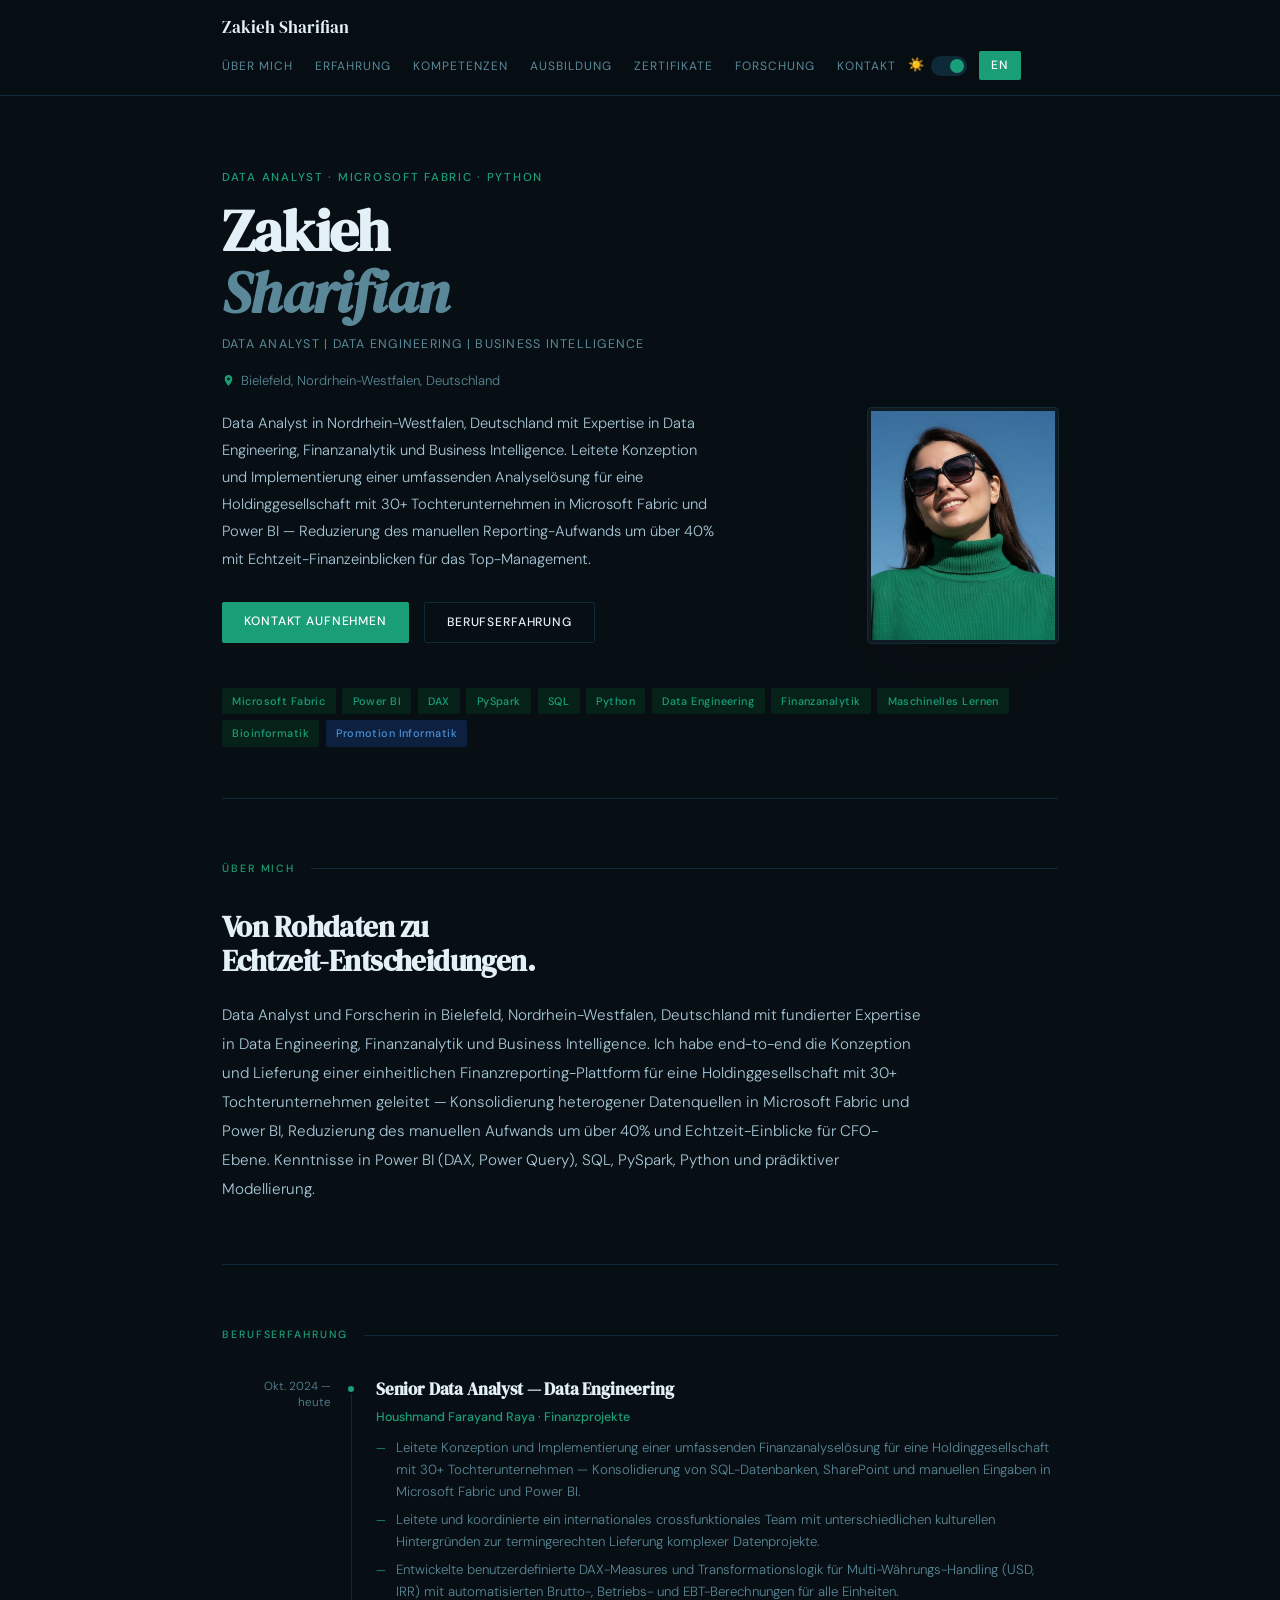
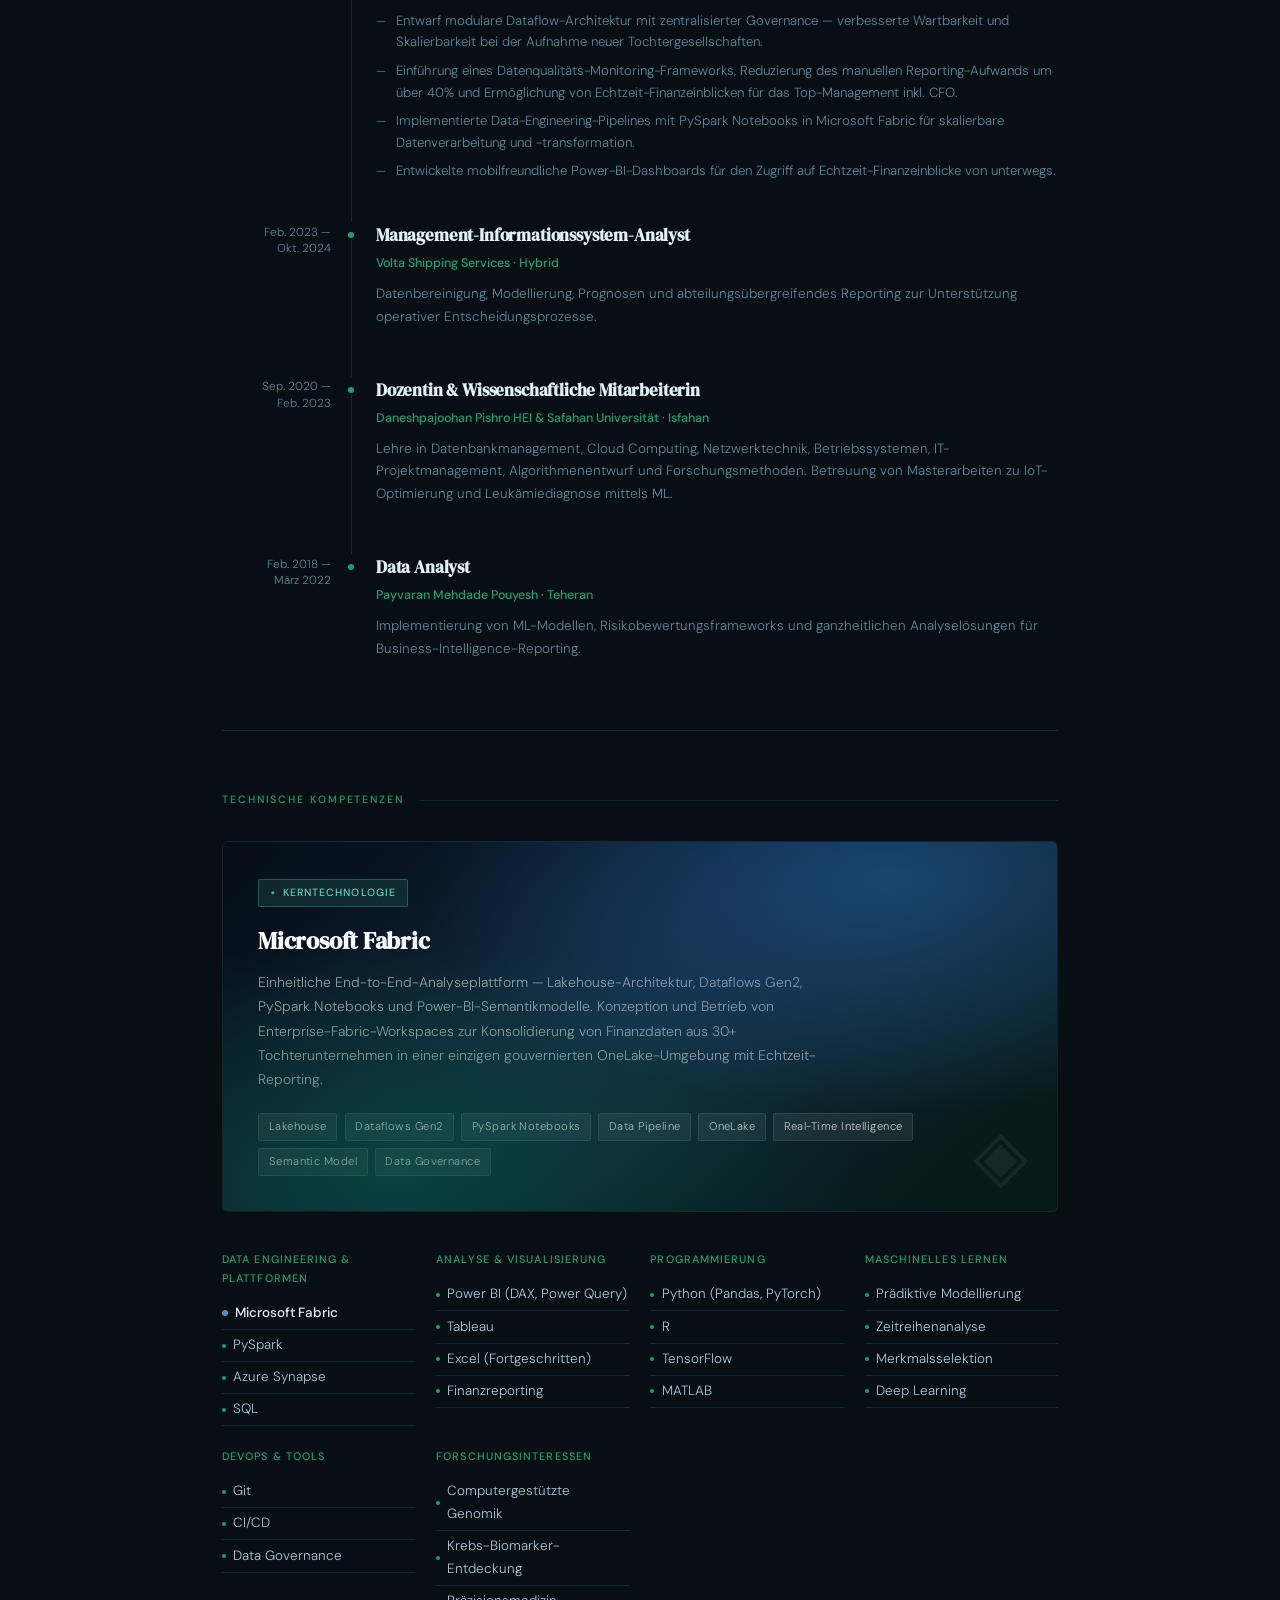
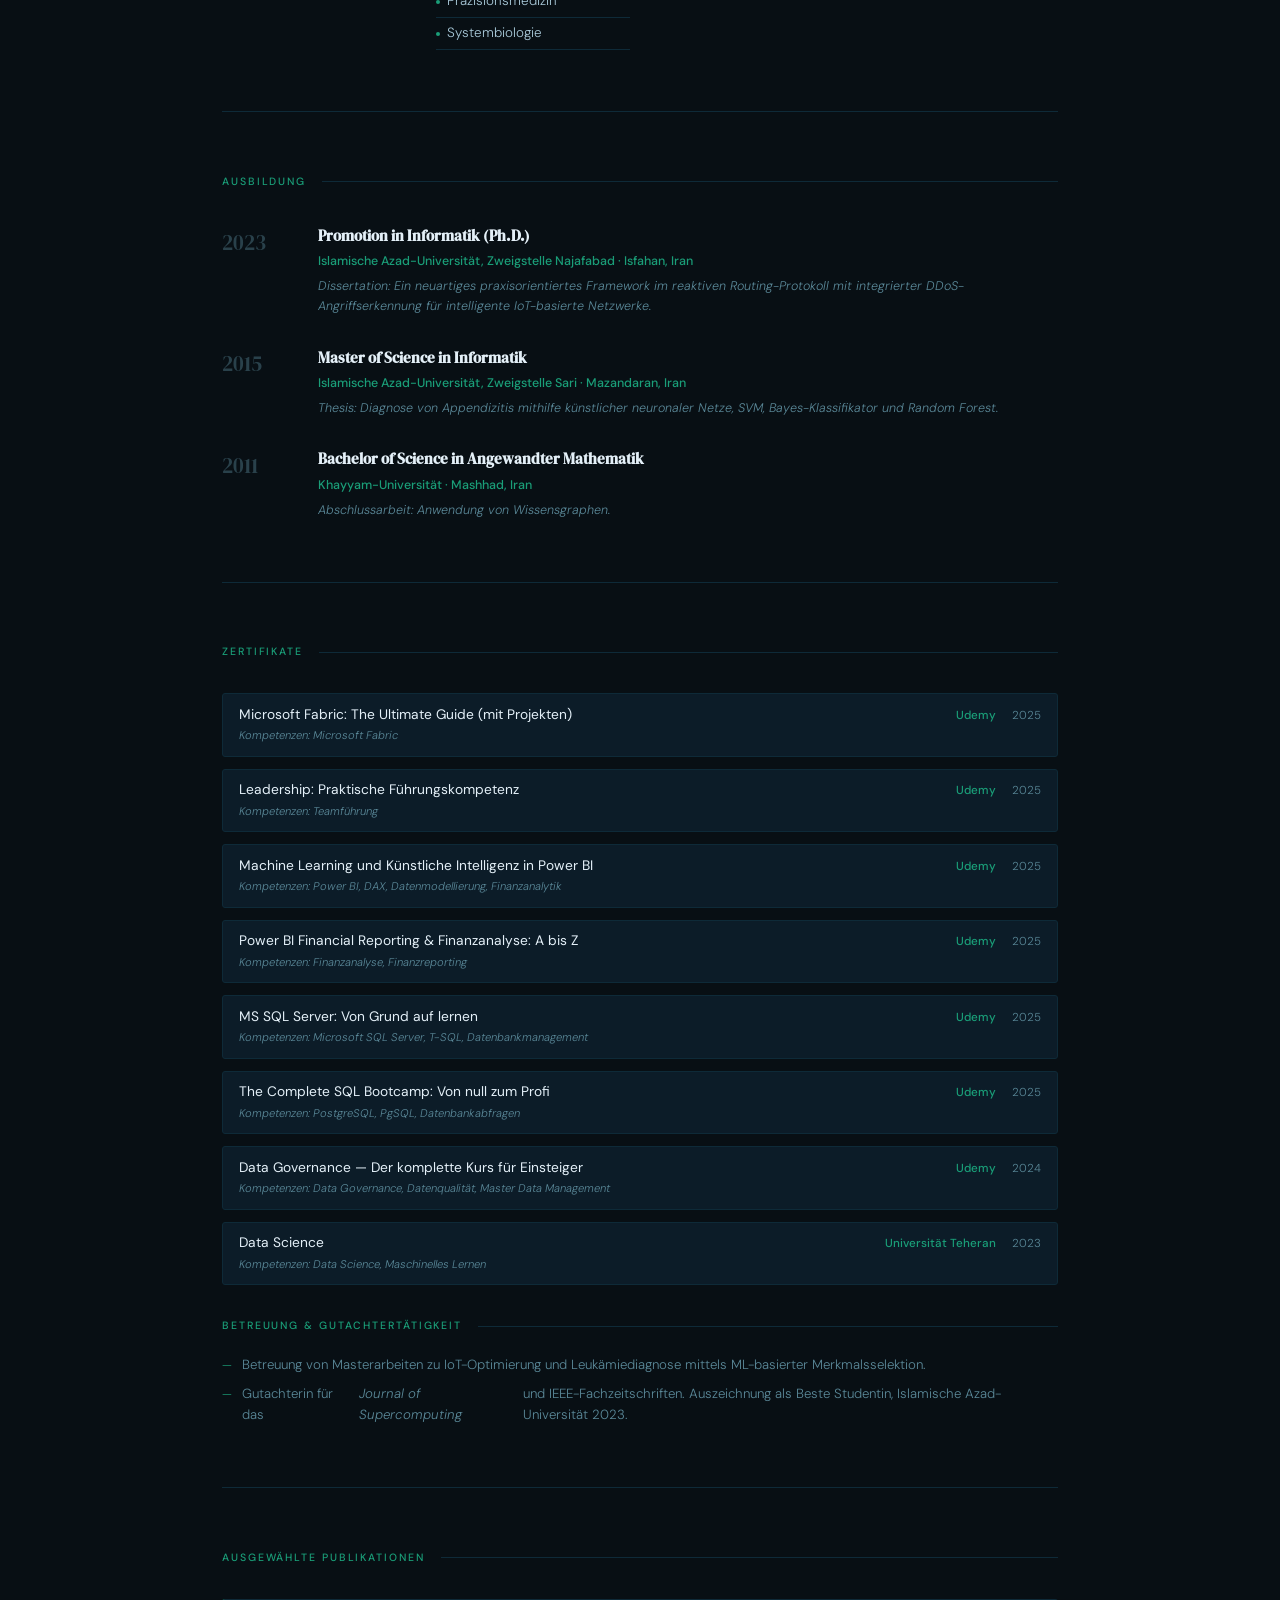
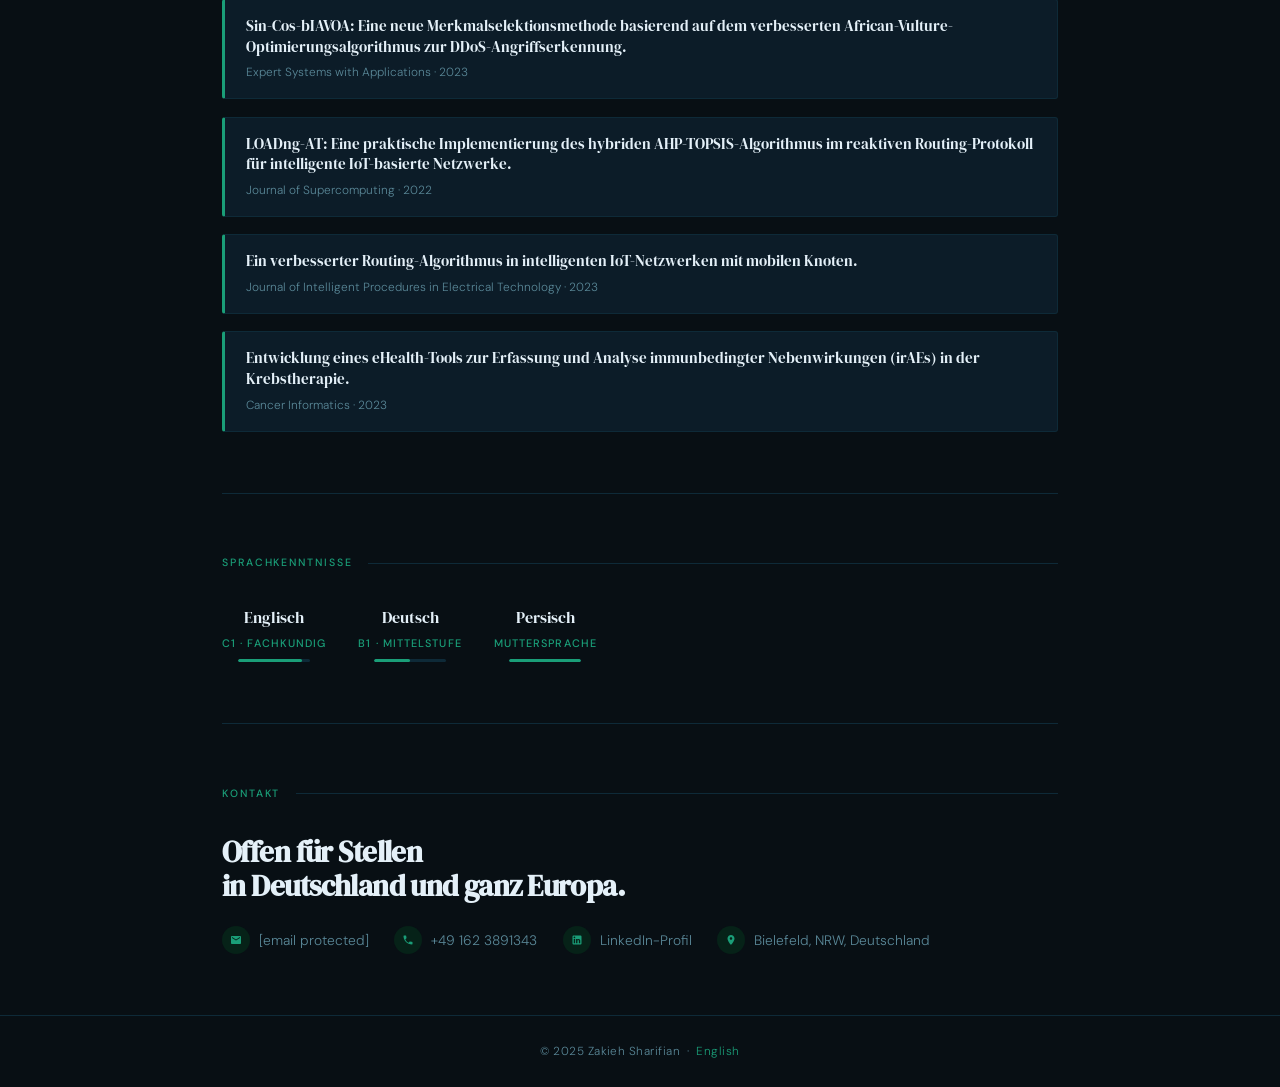
==== commit 19606f0c: "Update de.html" ====
--- a/de.html
+++ b/de.html
@@ -1,5 +1,5 @@
 <!DOCTYPE html>
-<html lang="de" data-theme="light">
+<html lang="de" data-theme="dark">
 <head>
 <meta charset="UTF-8">
 <meta name="viewport" content="width=device-width, initial-scale=1.0">
@@ -470,9 +470,9 @@
     <div class="section-label">Kontakt</div>
     <h2>Offen für Stellen<br>in Deutschland und ganz Europa.</h2>
     <div class="contact-grid">
-      <a href="mailto:zak.sharifian@web.de" class="contact-item">
+      <a href="/cdn-cgi/l/email-protection#c7bda6ace9b4afa6b5aea1aea6a987b0a2a5e9a3a2" class="contact-item">
         <div class="contact-icon"><svg viewBox="0 0 24 24"><path d="M20 4H4c-1.1 0-2 .9-2 2v12c0 1.1.9 2 2 2h16c1.1 0 2-.9 2-2V6c0-1.1-.9-2-2-2zm0 4l-8 5-8-5V6l8 5 8-5v2z"/></svg></div>
-        zak.sharifian@web.de
+        <span class="__cf_email__" data-cfemail="c1bba0aaefb2a9a0b3a8a7a8a0af81b6a4a3efa5a4">[email&#160;protected]</span>
       </a>
       <a href="tel:+4916238913" class="contact-item">
         <div class="contact-icon"><svg viewBox="0 0 24 24"><path d="M6.62 10.79c1.44 2.83 3.76 5.14 6.59 6.59l2.2-2.2c.27-.27.67-.36 1.02-.24 1.12.37 2.33.57 3.57.57.55 0 1 .45 1 1V20c0 .55-.45 1-1 1-9.39 0-17-7.61-17-17 0-.55.45-1 1-1h3.5c.55 0 1 .45 1 1 0 1.25.2 2.45.57 3.57.11.35.03.74-.25 1.02l-2.2 2.2z"/></svg></div>
@@ -494,11 +494,8 @@
   <div class="page">© 2025 Zakieh Sharifian &nbsp;·&nbsp; <a href="index.html">English</a></div>
 </footer>
 
-<script>
+<script data-cfasync="false" src="/cdn-cgi/scripts/5c5dd728/cloudflare-static/email-decode.min.js"></script><script>
   const btn=document.getElementById('theme-btn'),icon=document.getElementById('theme-icon'),html=document.documentElement;
   const saved=localStorage.getItem('theme')||'light';
   html.setAttribute('data-theme',saved);icon.textContent=saved==='dark'?'🌙':'☀️';
-  btn.addEventListener('click',()=>{const next=html.getAttribute('data-theme')==='dark'?'light':'dark';html.setAttribute('data-theme',next);icon.textContent=next==='dark'?'🌙':'☀️';localStorage.setItem('theme',next)});
-</script>
-</body>
-</html>
+  btn.
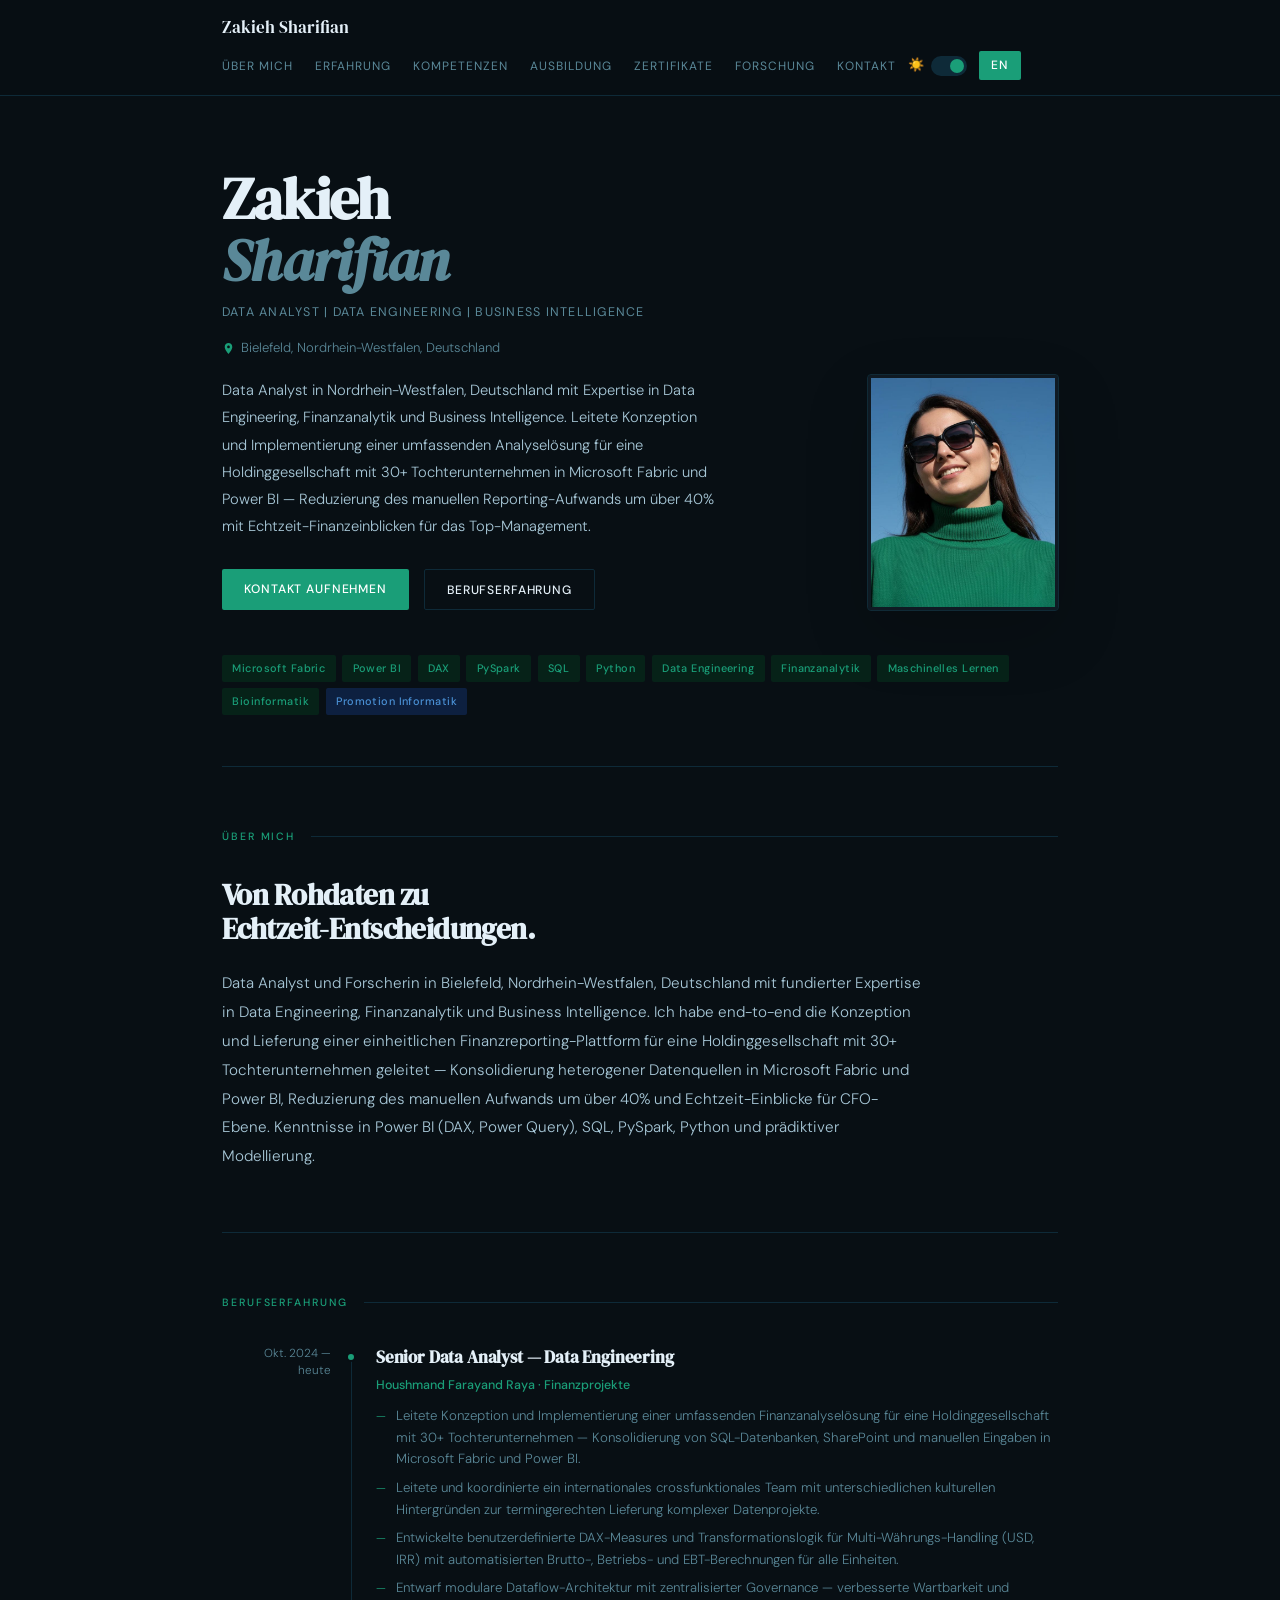
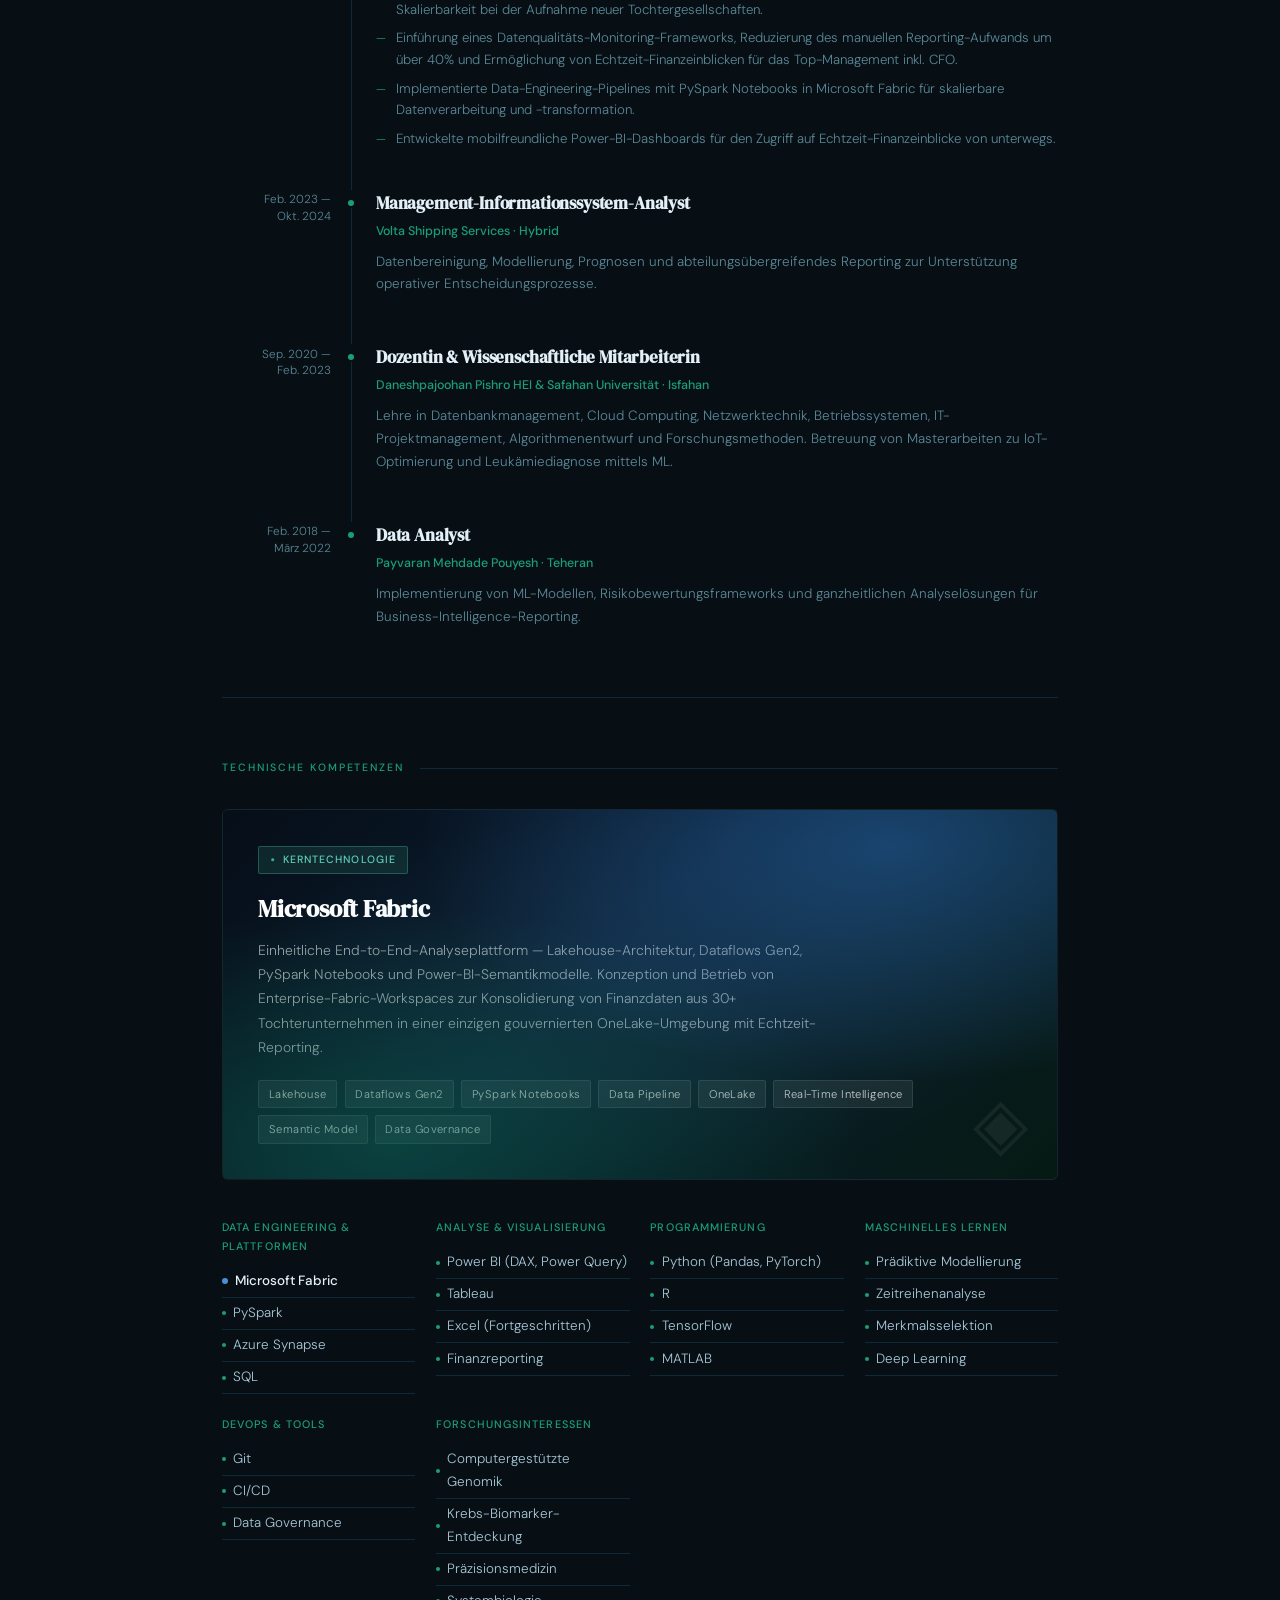
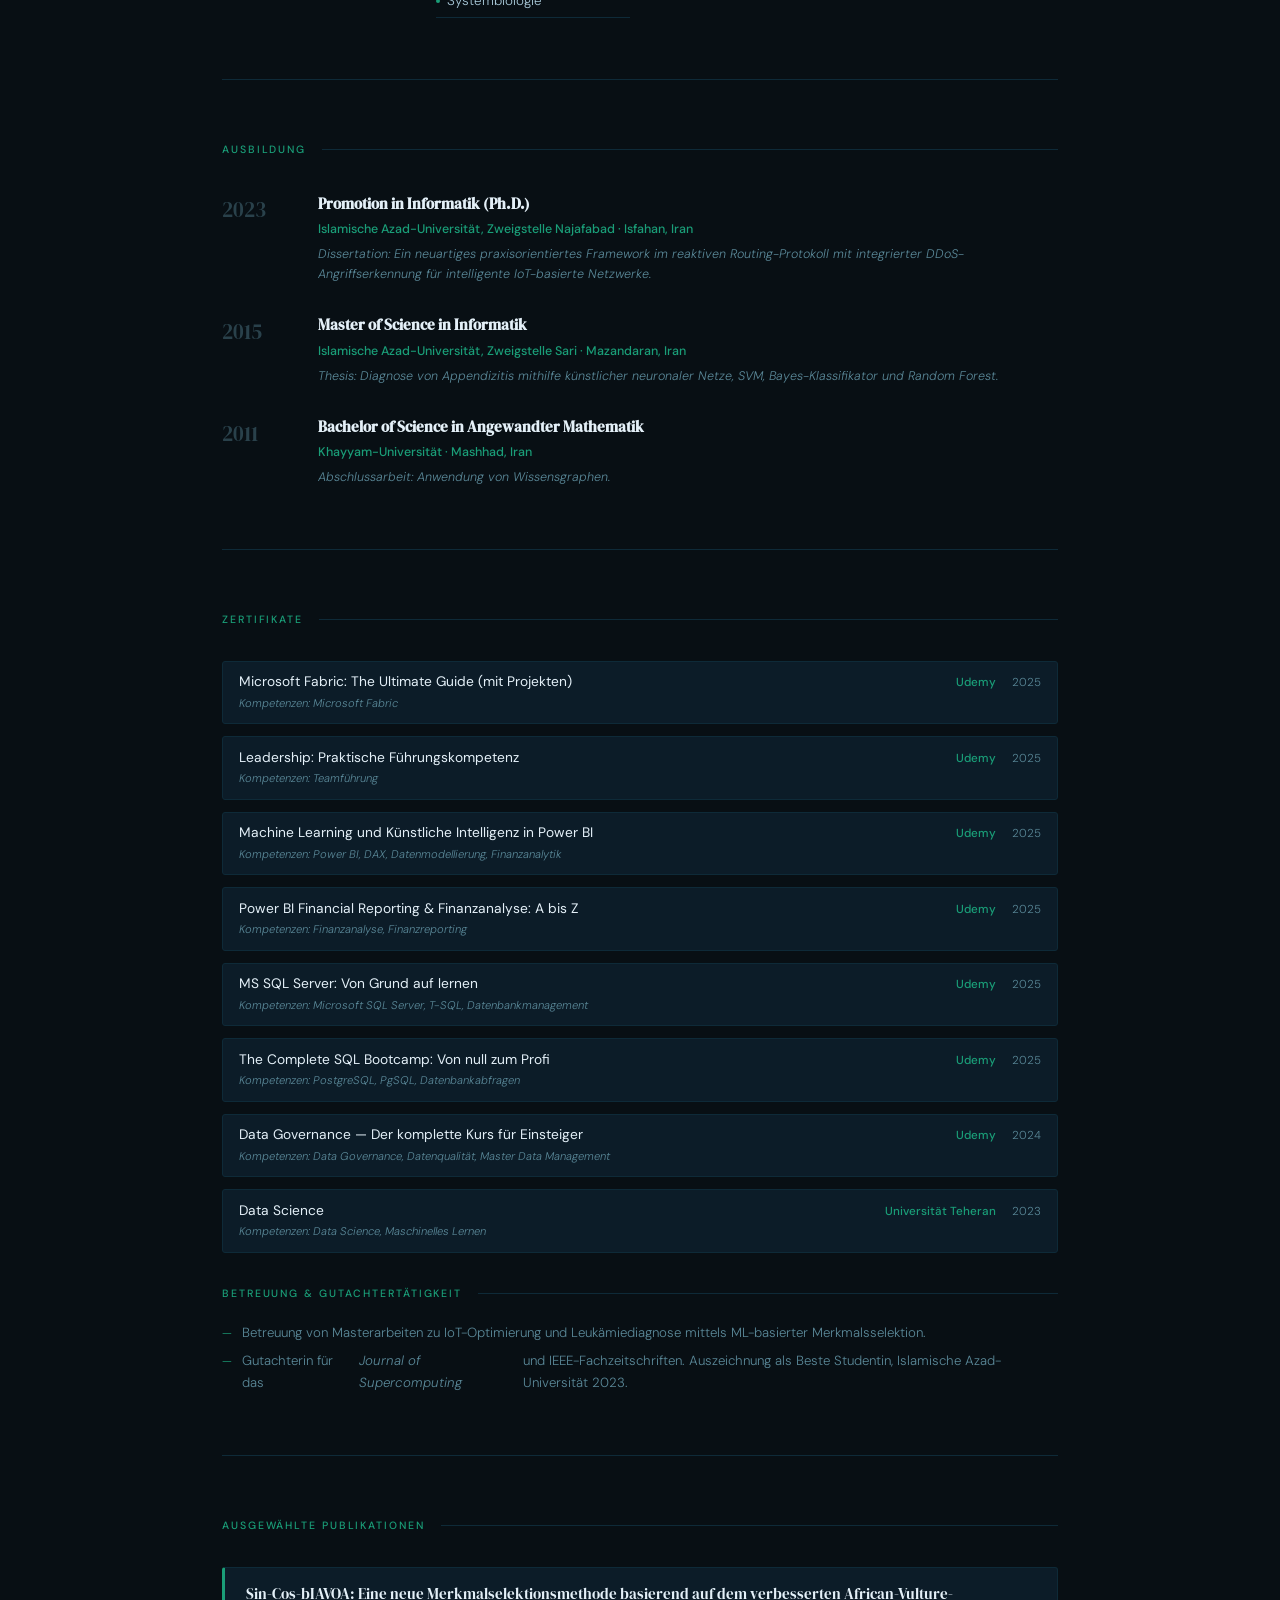
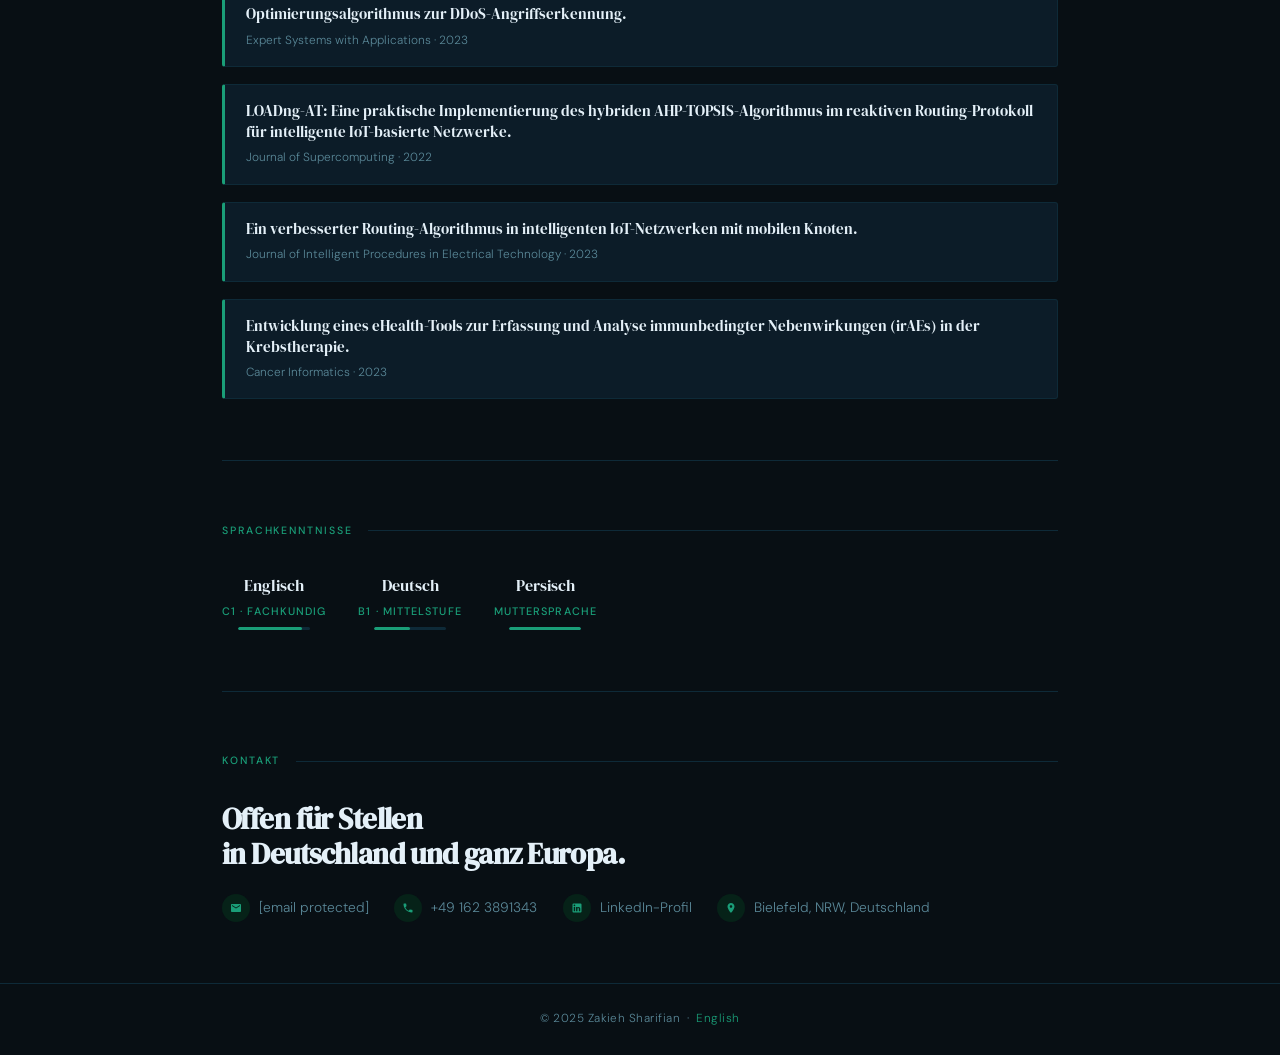
==== commit 3a91669b: "Update de.html" ====
--- a/de.html
+++ b/de.html
@@ -191,7 +191,7 @@
 <div class="page">
   <div class="hero">
     <div>
-      <div class="hero-meta">Data Analyst · Microsoft Fabric · Python</div>
+      
       <h1>Zakieh<br><em>Sharifian</em></h1>
       <div class="hero-role">Data Analyst | Data Engineering | Business Intelligence</div>
       <div class="hero-location">
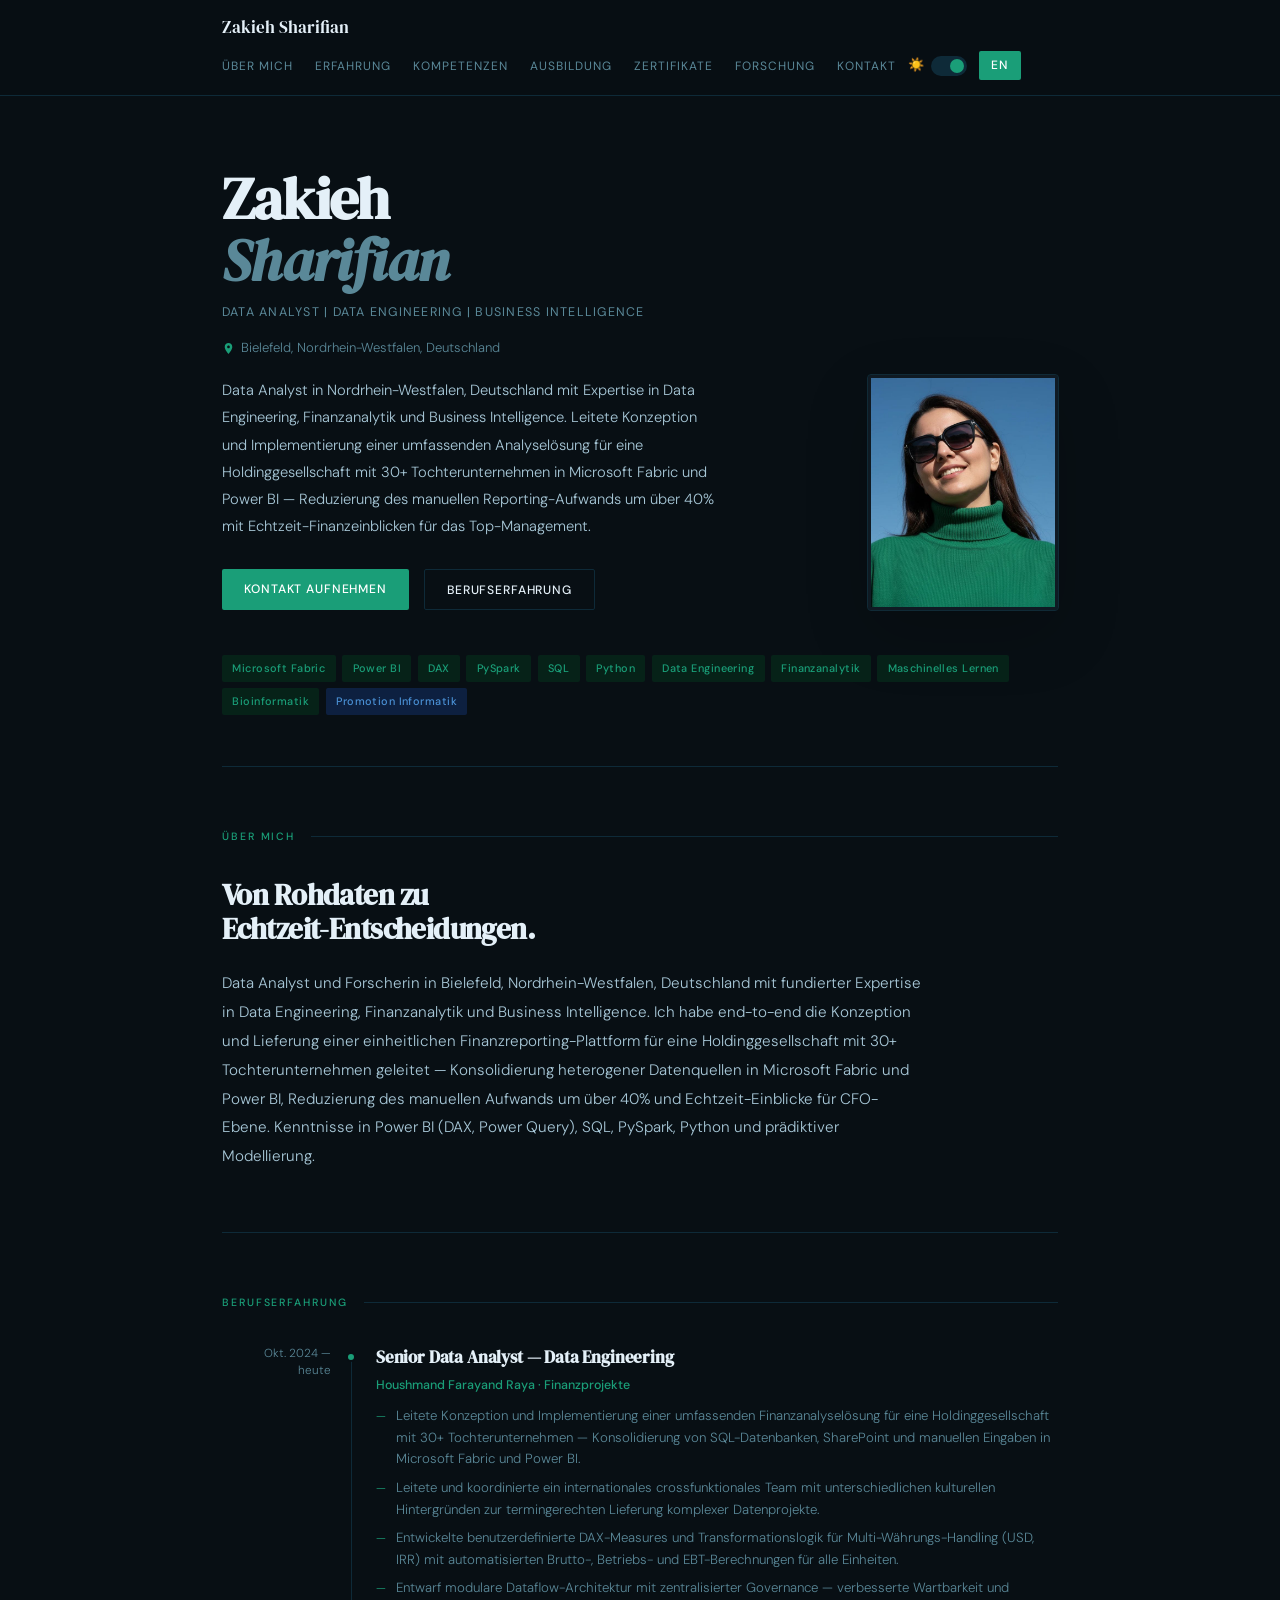
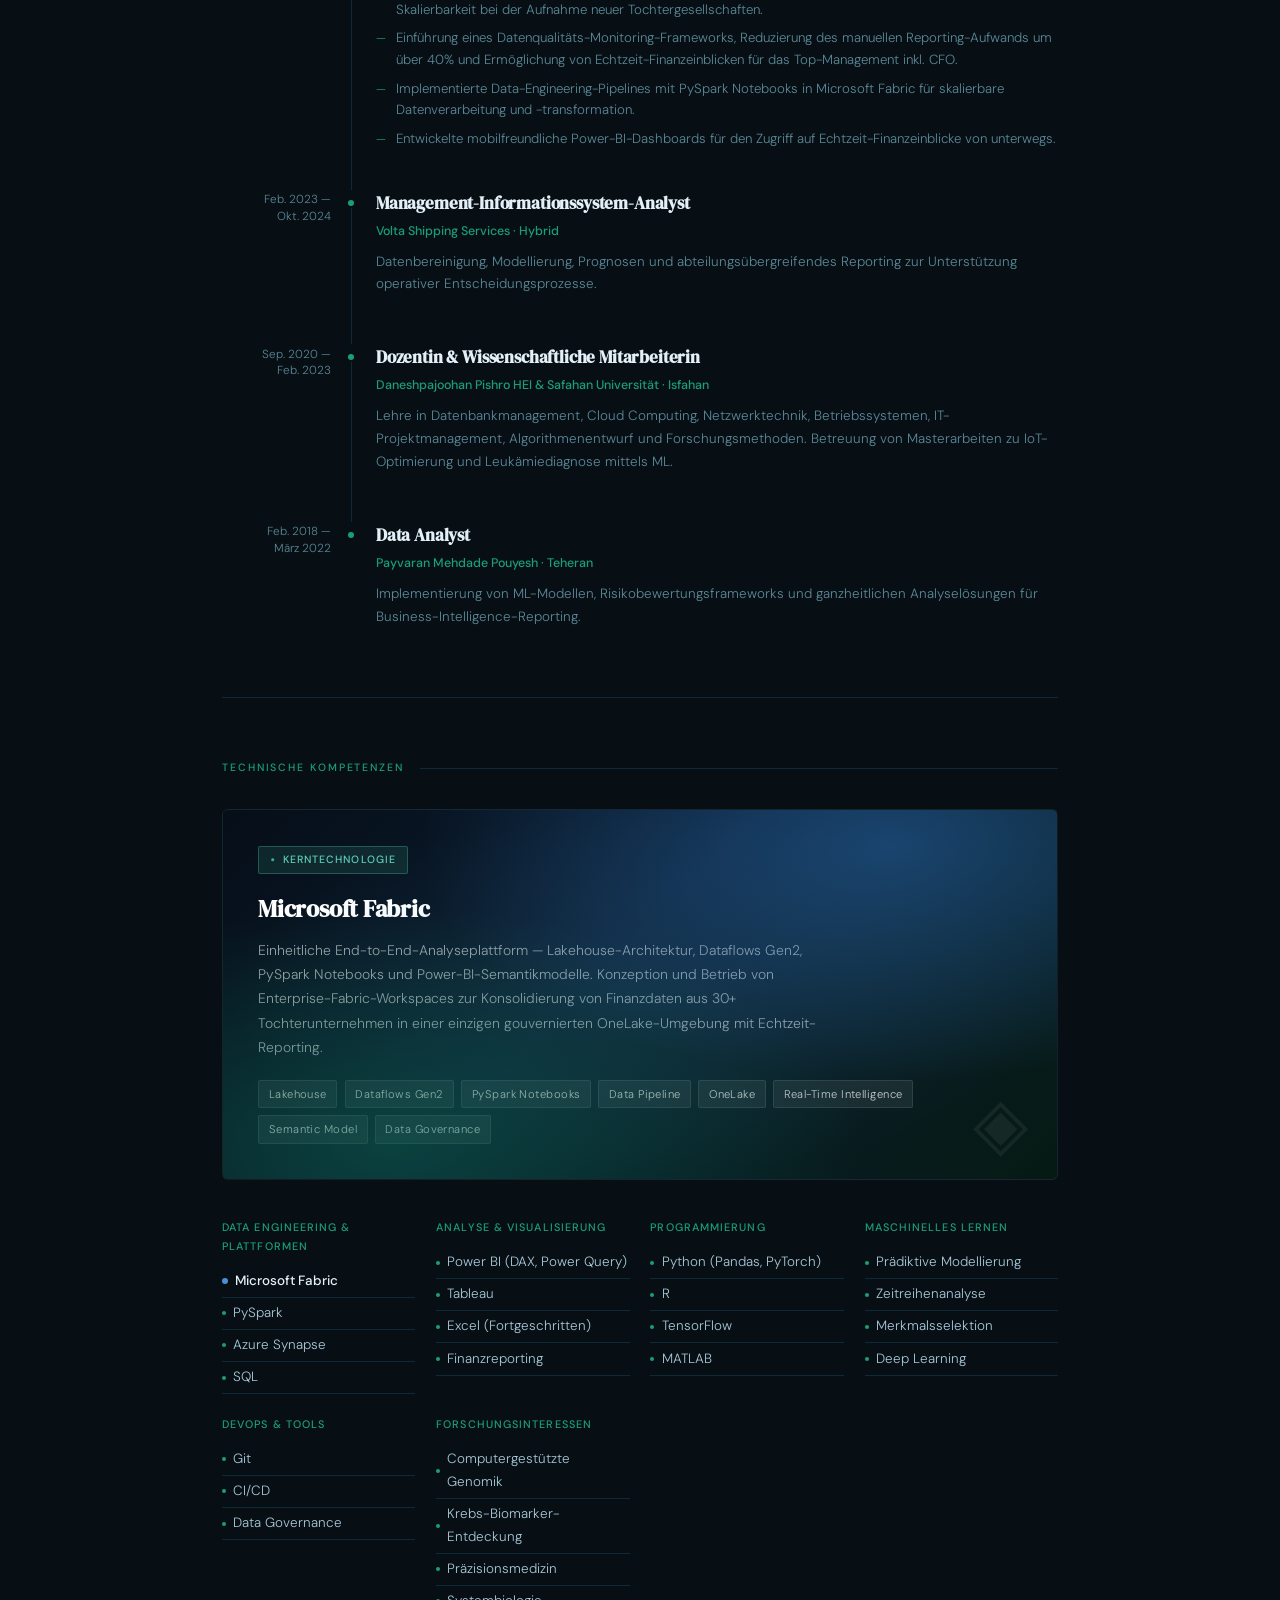
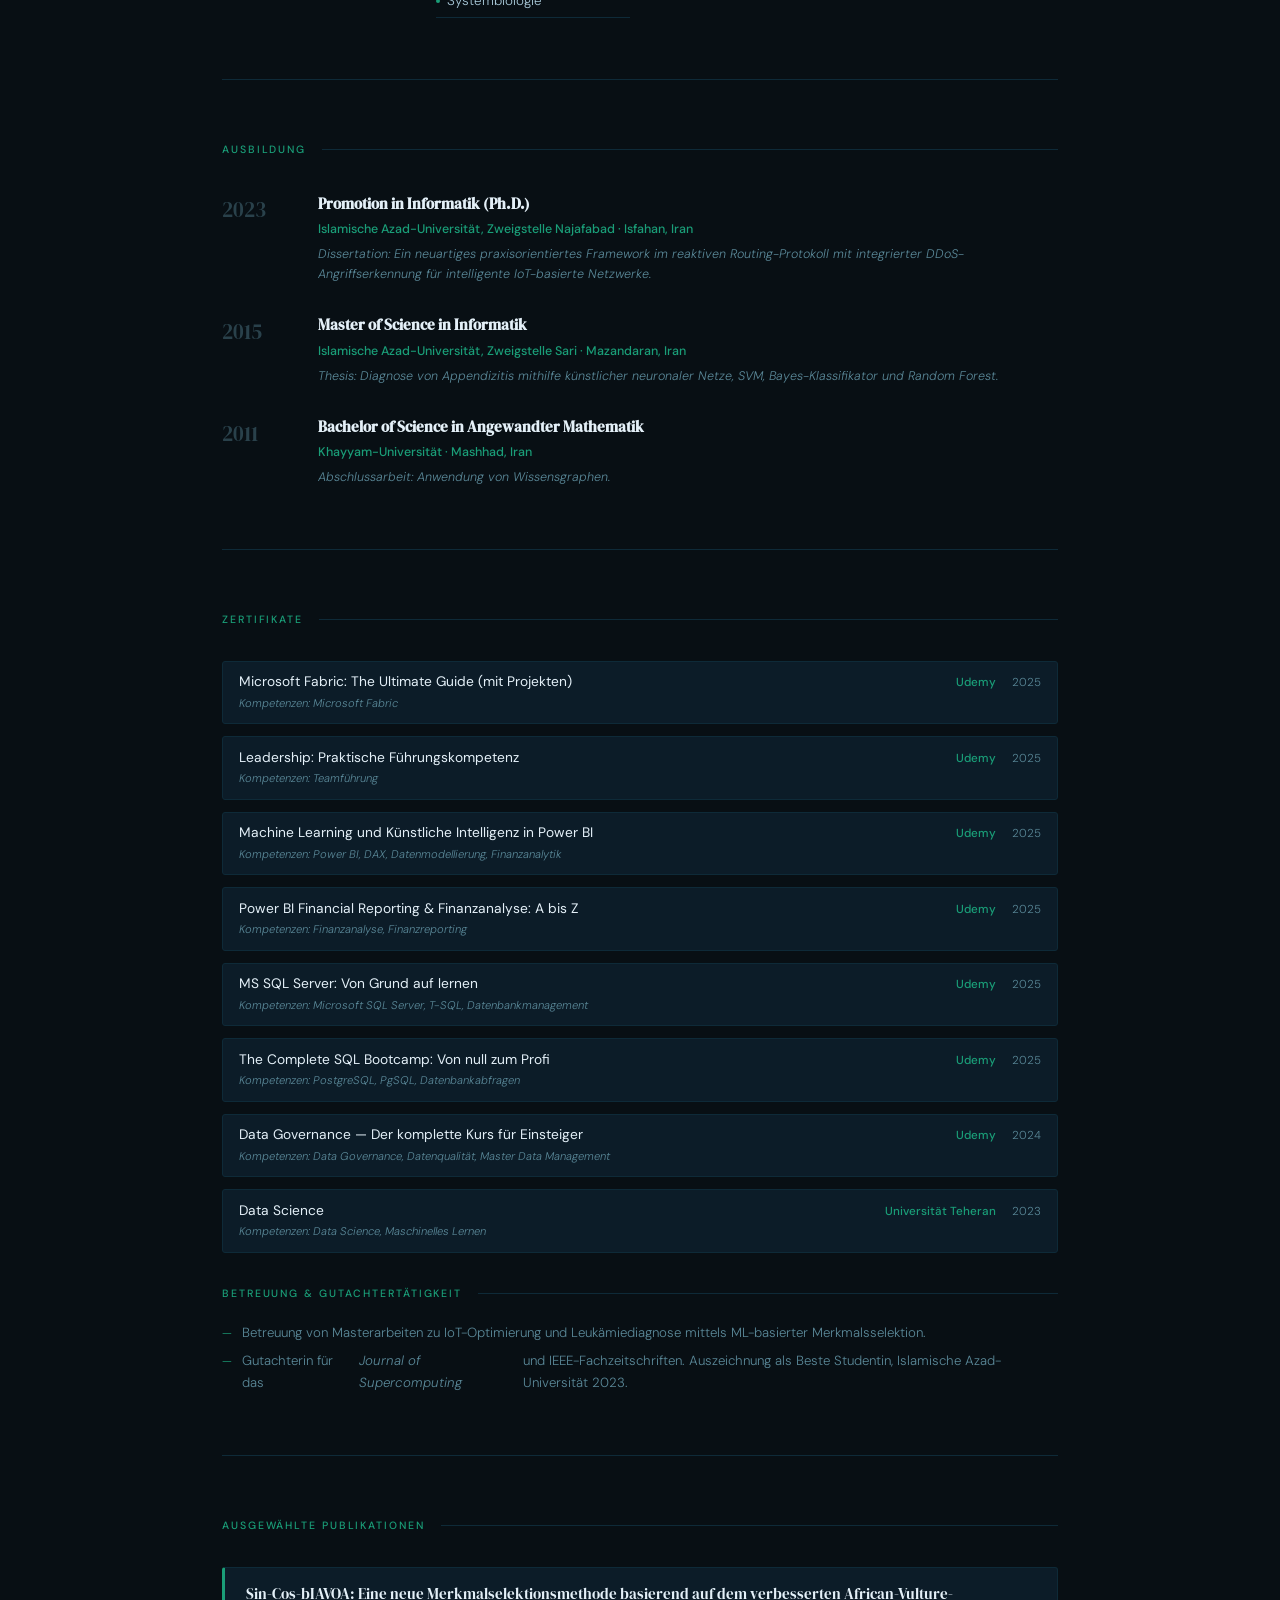
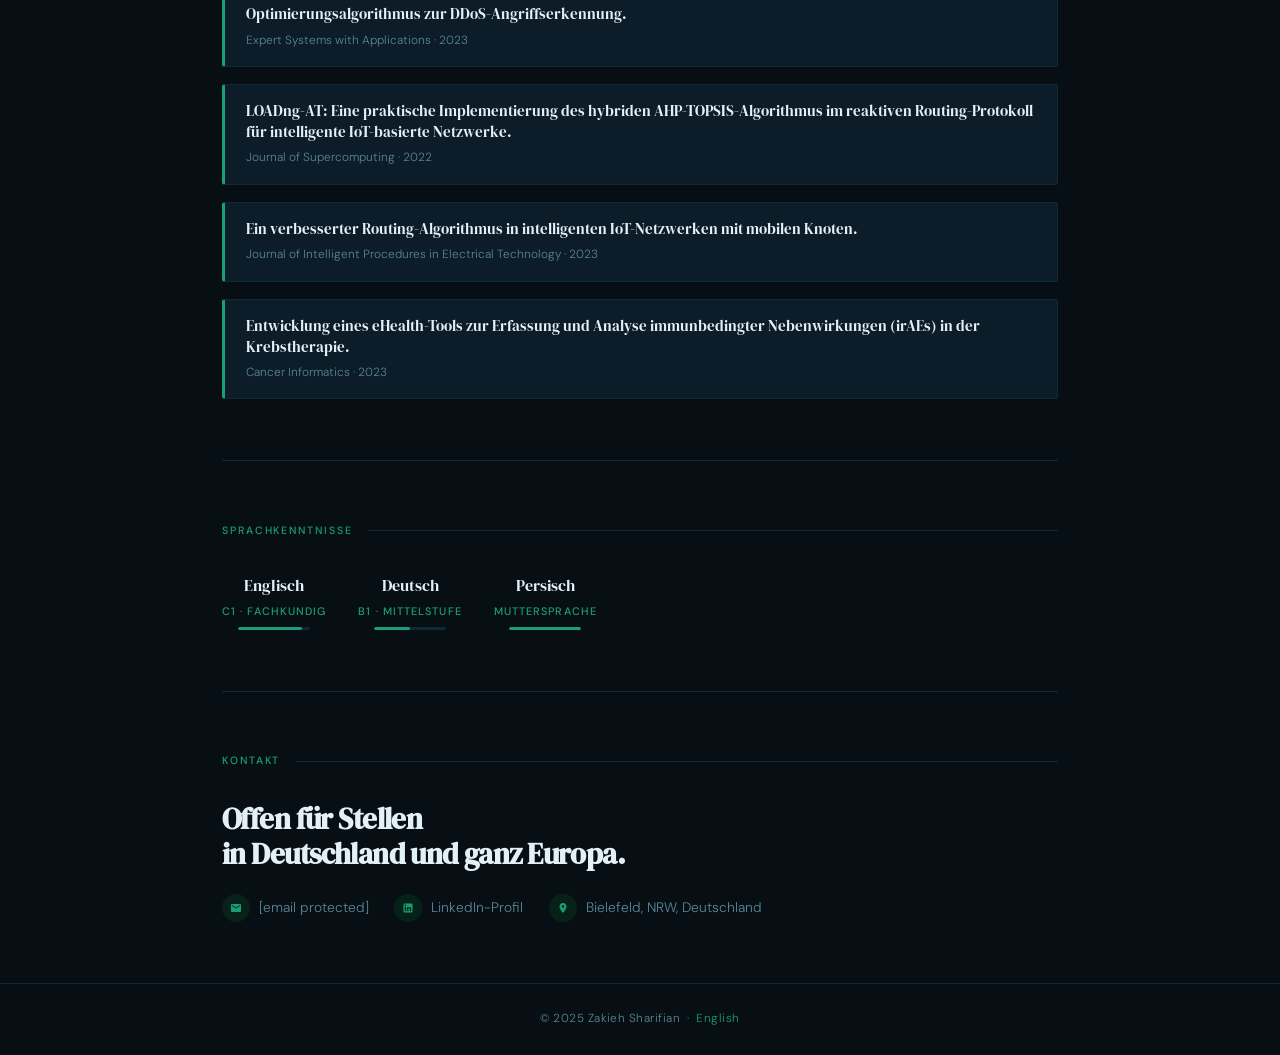
==== commit 7eae6671: "Update de.html" ====
--- a/de.html
+++ b/de.html
@@ -474,10 +474,7 @@
         <div class="contact-icon"><svg viewBox="0 0 24 24"><path d="M20 4H4c-1.1 0-2 .9-2 2v12c0 1.1.9 2 2 2h16c1.1 0 2-.9 2-2V6c0-1.1-.9-2-2-2zm0 4l-8 5-8-5V6l8 5 8-5v2z"/></svg></div>
         <span class="__cf_email__" data-cfemail="c1bba0aaefb2a9a0b3a8a7a8a0af81b6a4a3efa5a4">[email&#160;protected]</span>
       </a>
-      <a href="tel:+4916238913" class="contact-item">
-        <div class="contact-icon"><svg viewBox="0 0 24 24"><path d="M6.62 10.79c1.44 2.83 3.76 5.14 6.59 6.59l2.2-2.2c.27-.27.67-.36 1.02-.24 1.12.37 2.33.57 3.57.57.55 0 1 .45 1 1V20c0 .55-.45 1-1 1-9.39 0-17-7.61-17-17 0-.55.45-1 1-1h3.5c.55 0 1 .45 1 1 0 1.25.2 2.45.57 3.57.11.35.03.74-.25 1.02l-2.2 2.2z"/></svg></div>
-        +49 162 3891343
-      </a>
+     
       <a href="https://www.linkedin.com/in/zakieh-sharifian/" target="_blank" class="contact-item">
         <div class="contact-icon"><svg viewBox="0 0 24 24"><path d="M19 3a2 2 0 0 1 2 2v14a2 2 0 0 1-2 2H5a2 2 0 0 1-2-2V5a2 2 0 0 1 2-2h14m-.5 15.5v-5.3a3.26 3.26 0 0 0-3.26-3.26c-.85 0-1.84.52-2.32 1.3v-1.11h-2.79v8.37h2.79v-4.93c0-.77.62-1.4 1.39-1.4a1.4 1.4 0 0 1 1.4 1.4v4.93h2.79M6.88 8.56a1.68 1.68 0 0 0 1.68-1.68c0-.93-.75-1.69-1.68-1.69a1.69 1.69 0 0 0-1.69 1.69c0 .93.76 1.68 1.69 1.68m1.39 9.94v-8.37H5.5v8.37h2.77z"/></svg></div>
         LinkedIn-Profil
